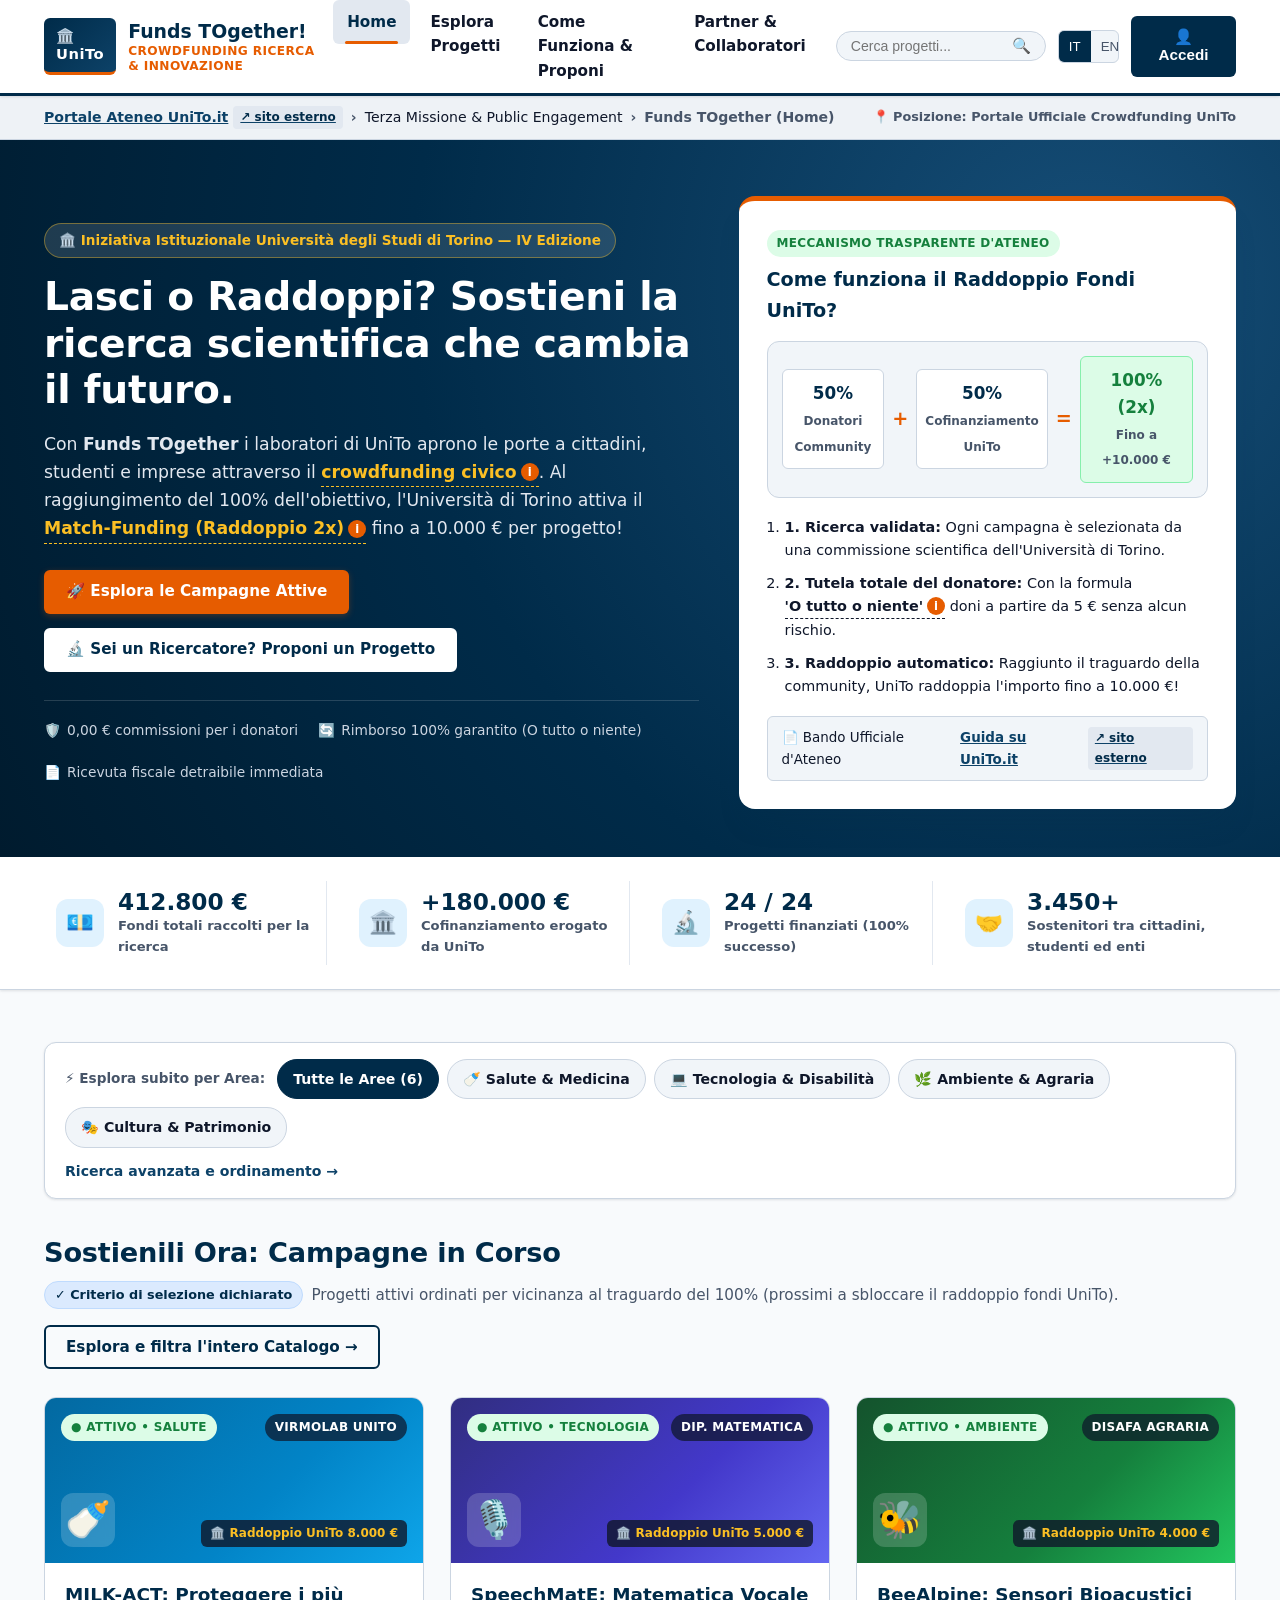
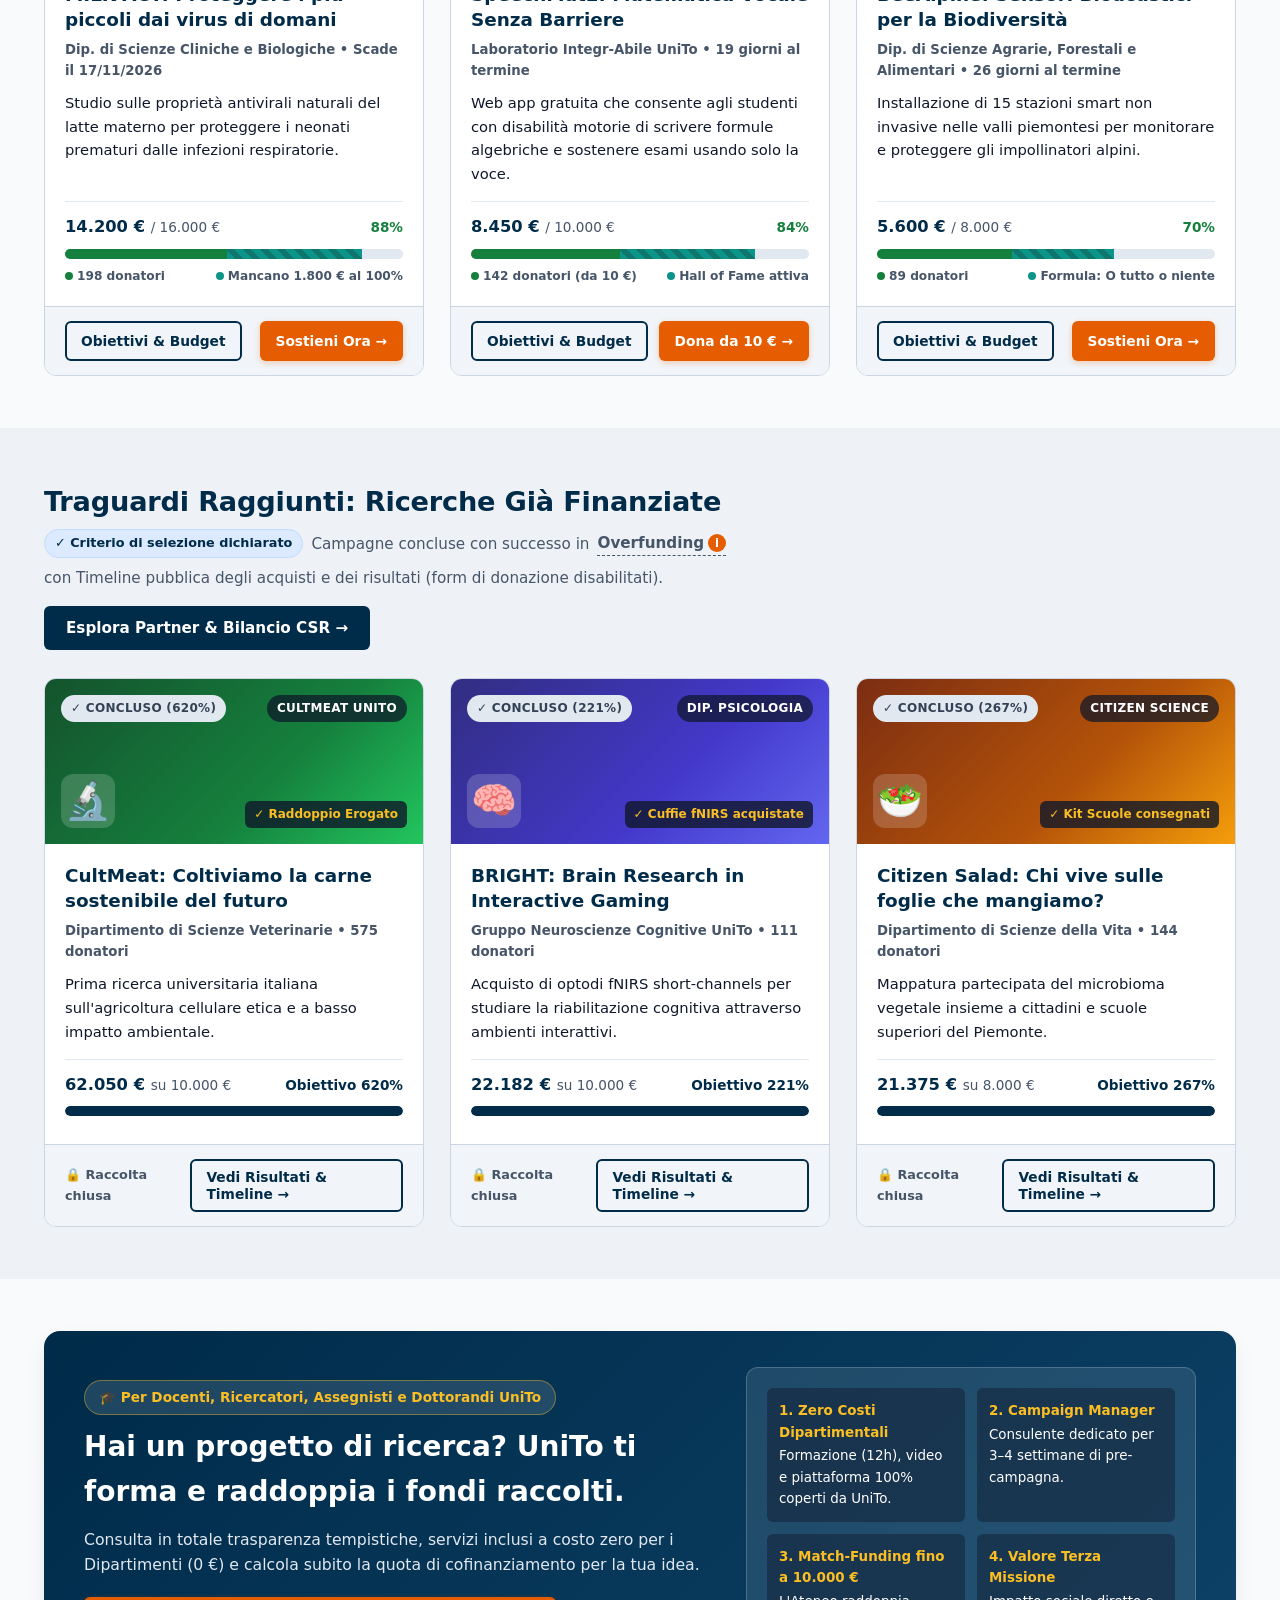
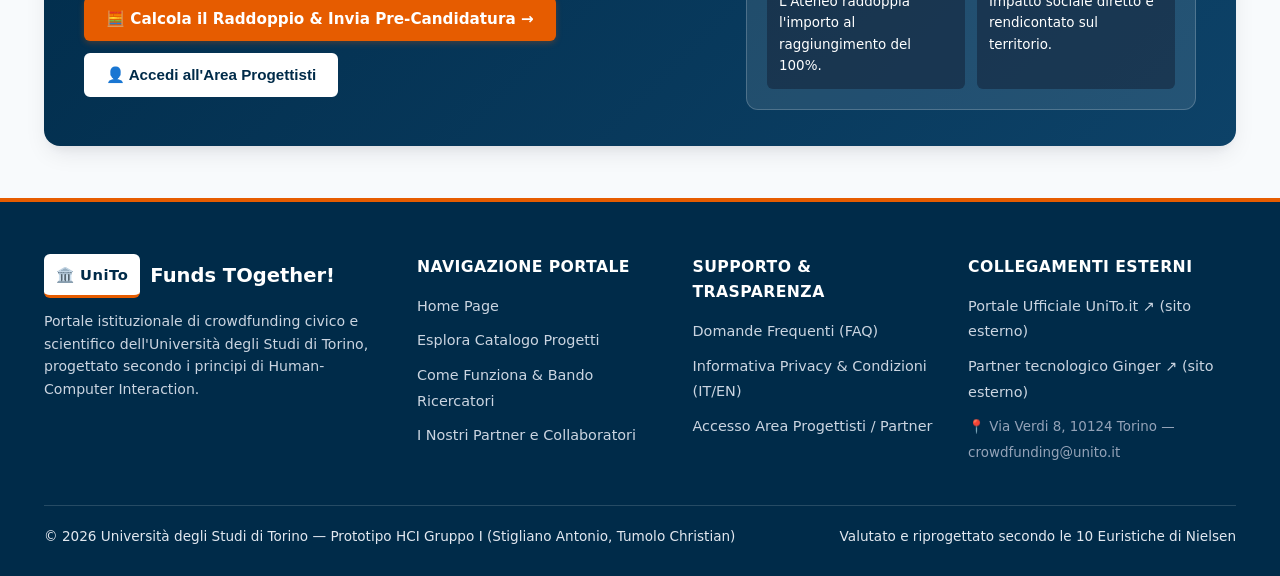
==== index.html @ 8596ec17 "Add files via upload" ====
<!DOCTYPE html>
<html lang="it">
<head>
  <meta charset="UTF-8">
  <meta name="viewport" content="width=device-width, initial-scale=1.0">
  <title>UniTo Crowd — Funds TOgether | Portale Ufficiale Crowdfunding Università di Torino</title>
  <link rel="stylesheet" href="style.css">
</head>
<body>

  <!-- Skip-link per accessibilità da tastiera (WCAG 2.1) -->
  <a href="#main-content" class="skip-link" data-it="Salta al contenuto principale" data-en="Skip to main content">Salta al contenuto principale</a>

  <!-- 1. HEADER UNIFICATO E STICKY (Risolve H4 Login sparsi, H7 Header che scompare, H8 Doppia barra) -->
  <header class="site-header">
    <div class="container header-inner">
      <a href="index.html" class="brand-logo" aria-label="UniTo Crowd Funds TOgether - Torna alla Home">
        <span class="brand-badge">🏛️ UniTo</span>
        <div>
          Funds TOgether!
          <span class="brand-sub" data-it="Crowdfunding Ricerca & Innovazione" data-en="Research & Innovation Crowdfunding">Crowdfunding Ricerca & Innovazione</span>
        </div>
      </a>

      <nav class="main-nav" aria-label="Menu Principale">
        <ul>
          <li><a href="index.html" class="active" data-it="Home" data-en="Home">Home</a></li>
          <li><a href="catalogo.html" data-it="Esplora Progetti" data-en="Explore Projects">Esplora Progetti</a></li>
          <li><a href="proponi.html" data-it="Come Funziona & Proponi" data-en="How It Works & Apply">Come Funziona & Proponi</a></li>
          <li><a href="partner.html" data-it="Partner & Collaboratori" data-en="Partners & Network">Partner & Collaboratori</a></li>
        </ul>
      </nav>

      <div class="header-actions">
        <form id="header-search-form" class="header-search" role="search">
          <input type="search" id="header-search-input"
                 placeholder="Cerca progetti..."
                 data-placeholder-it="Cerca progetti..."
                 data-placeholder-en="Search projects..."
                 aria-label="Cerca progetti nel portale">
          <button type="submit" aria-label="Avvia ricerca">🔍</button>
        </form>

        <!-- Selettore Lingua Globale IT | EN (Risolve H2 Pag. 15-16 e H8 Pag. 43) -->
        <div class="lang-switch" role="group" aria-label="Selettore lingua IT / EN">
          <button type="button" class="lang-btn active" data-lang="it">IT</button>
          <button type="button" class="lang-btn" data-lang="en">EN</button>
        </div>

        <!-- Bottone Unico di Login centralizzato (Risolve H4 Pag. 26-27) -->
        <button type="button" class="btn btn-secondary" data-open-login
                data-it="👤 Accedi" data-en="👤 Sign In">👤 Accedi</button>
      </div>
    </div>
  </header>

  <!-- 2. BREADCRUMBS VISIBILI FIN DALLA LANDING (Risolve H1 Pag. 8-9 e H4 Pag. 31-32) -->
  <nav class="breadcrumbs-bar" aria-label="Percorso di navigazione">
    <div class="container breadcrumbs-inner">
      <ol class="breadcrumbs-list">
        <li>
          <a href="https://www.unito.it" target="_blank" rel="noopener" class="ext-link">
            <span data-it="Portale Ateneo UniTo.it" data-en="UniTo.it Main Portal">Portale Ateneo UniTo.it</span>
            <span class="ext-badge" data-it="↗ sito esterno" data-en="↗ external site">↗ sito esterno</span>
          </a>
        </li>
        <li><span data-it="Terza Missione & Public Engagement" data-en="Third Mission & Public Engagement">Terza Missione & Public Engagement</span></li>
        <li class="current" aria-current="page" data-it="Funds TOgether (Home)" data-en="Funds TOgether (Home)">Funds TOgether (Home)</li>
      </ol>
      <span style="font-size:0.8rem; color:var(--text-muted); font-weight:600;"
            data-it="📍 Posizione: Portale Ufficiale Crowdfunding UniTo"
            data-en="📍 Location: Official UniTo Crowdfunding Portal">
        📍 Posizione: Portale Ufficiale Crowdfunding UniTo
      </span>
    </div>
  </nav>

  <main id="main-content">

    <!-- 3. HERO SECTION CON DIAGRAMMA VISUALE MATCH-FUNDING E TOOLTIP (Risolve H1 e H2) -->
    <section class="hero">
      <div class="container hero-grid">
        <div>
          <span class="hero-tag"
                data-it="🏛️ Iniziativa Istituzionale Università degli Studi di Torino — IV Edizione"
                data-en="🏛️ Official University of Turin Initiative — 4th Edition">
            🏛️ Iniziativa Istituzionale Università degli Studi di Torino — IV Edizione
          </span>
          <h1 data-it="Lasci o Raddoppi? Sostieni la ricerca scientifica che cambia il futuro."
              data-en="Double Your Impact: Support Scientific Research Shaping the Future.">
            Lasci o Raddoppi? Sostieni la ricerca scientifica che cambia il futuro.
          </h1>
          <p>
            <span data-it="Con " data-en="With ">Con </span>
            <strong>Funds TOgether</strong>
            <span data-it=" i laboratori di UniTo aprono le porte a cittadini, studenti e imprese attraverso il "
                  data-en=" UniTo laboratories open their doors to citizens, students, and companies through ">
              i laboratori di UniTo aprono le porte a cittadini, studenti e imprese attraverso il
            </span>
            <span class="term-tooltip" tabindex="0" style="color:var(--accent-gold);"
                  data-tooltip="Crowdfunding civico: raccolta fondi online trasparente in cui tante persone sostengono insieme un progetto scientifico verificato dall'Università.">
              <span data-it="crowdfunding civico" data-en="civic crowdfunding">crowdfunding civico</span>
              <i class="info-badge">i</i>
            </span>.
            <span data-it="Al raggiungimento del 100% dell'obiettivo, l'Università di Torino attiva il "
                  data-en="Upon reaching 100% of the goal, the University of Turin activates ">
              Al raggiungimento del 100% dell'obiettivo, l'Università di Torino attiva il
            </span>
            <span class="term-tooltip" tabindex="0" style="color:var(--accent-gold);"
                  data-tooltip="Match-Funding (Cofinanziamento): l'Università di Torino raddoppia i fondi donati dalla comunità fino a un tetto massimo di 10.000 € per progetto!">
              <span data-it="Match-Funding (Raddoppio 2x)" data-en="Match-Funding (2x Doubling)">Match-Funding (Raddoppio 2x)</span>
              <i class="info-badge">i</i>
            </span>
            <span data-it=" fino a 10.000 € per progetto!" data-en=" up to €10,000 per project!"> fino a 10.000 € per progetto!</span>
          </p>

          <div class="hero-cta-group">
            <a href="catalogo.html" class="btn btn-primary"
               data-it="🚀 Esplora le Campagne Attive" data-en="🚀 Explore Active Campaigns">
              🚀 Esplora le Campagne Attive
            </a>
            <a href="proponi.html" class="btn btn-light"
               data-it="🔬 Sei un Ricercatore? Proponi un Progetto" data-en="🔬 Researcher? Submit a Proposal">
              🔬 Sei un Ricercatore? Proponi un Progetto
            </a>
          </div>

          <div class="hero-trust-strip">
            <div class="hero-trust-item">
              <span>🛡️</span>
              <span data-it="0,00 € commissioni per i donatori" data-en="€0.00 platform fees for backers">0,00 € commissioni per i donatori</span>
            </div>
            <div class="hero-trust-item">
              <span>🔄</span>
              <span data-it="Rimborso 100% garantito (O tutto o niente)" data-en="100% refund guarantee (All-or-nothing)">Rimborso 100% garantito (O tutto o niente)</span>
            </div>
            <div class="hero-trust-item">
              <span>📄</span>
              <span data-it="Ricevuta fiscale detraibile immediata" data-en="Instant tax-deductible receipt">Ricevuta fiscale detraibile immediata</span>
            </div>
          </div>
        </div>

        <!-- Card Destra: Equazione Visuale del Raddoppio UniTo (Persona 1 Lorenzo & Persona 2 Elena) -->
        <aside class="hero-card" aria-label="Meccanismo di funzionamento del Raddoppio UniTo">
          <span class="badge badge-active" style="margin-bottom:8px;"
                data-it="Meccanismo Trasparente d'Ateneo" data-en="Transparent University Mechanism">
            Meccanismo Trasparente d'Ateneo
          </span>
          <h2 data-it="Come funziona il Raddoppio Fondi UniTo?" data-en="How does UniTo 2x Match-Funding work?">
            Come funziona il Raddoppio Fondi UniTo?
          </h2>

          <div class="match-formula-visual" role="img" aria-label="1 Euro dalla Community più 1 Euro da UniTo uguale 2 Euro per la Ricerca">
            <div class="formula-step">
              <strong>50%</strong>
              <span data-it="Donatori Community" data-en="Community Backers">Donatori Community</span>
            </div>
            <div class="formula-operator">+</div>
            <div class="formula-step">
              <strong>50%</strong>
              <span data-it="Cofinanziamento UniTo" data-en="UniTo Match-Fund">Cofinanziamento UniTo</span>
            </div>
            <div class="formula-operator">=</div>
            <div class="formula-step highlight">
              <strong>100% (2x)</strong>
              <span data-it="Fino a +10.000 €" data-en="Up to +€10,000">Fino a +10.000 €</span>
            </div>
          </div>

          <ol style="padding-left:18px; font-size:0.9rem; display:flex; flex-direction:column; gap:10px; margin-bottom:18px;">
            <li>
              <strong data-it="1. Ricerca validata:" data-en="1. Validated research:">1. Ricerca validata:</strong>
              <span data-it=" Ogni campagna è selezionata da una commissione scientifica dell'Università di Torino."
                    data-en=" Every campaign is selected by a scientific committee of the University of Turin.">
                Ogni campagna è selezionata da una commissione scientifica dell'Università di Torino.
              </span>
            </li>
            <li>
              <strong data-it="2. Tutela totale del donatore:" data-en="2. Full backer protection:">2. Tutela totale del donatore:</strong>
              <span data-it=" Con la formula " data-en=" Under the "> Con la formula </span>
              <span class="term-tooltip" tabindex="0"
                    data-tooltip="Regola 'O tutto o niente': se la campagna non raggiunge l'obiettivo minimo entro la scadenza, nessun importo viene trattenuto e ricevi il rimborso automatico.">
                <span data-it="'O tutto o niente'" data-en="'All-or-Nothing'">'O tutto o niente'</span>
                <i class="info-badge">i</i>
              </span>
              <span data-it=" doni a partire da 5 € senza alcun rischio." data-en=" rule, you can donate from €5 risk-free."> doni a partire da 5 € senza alcun rischio.</span>
            </li>
            <li>
              <strong data-it="3. Raddoppio automatico:" data-en="3. Automatic doubling:">3. Raddoppio automatico:</strong>
              <span data-it=" Raggiunto il traguardo della community, UniTo raddoppia l'importo fino a 10.000 €!"
                    data-en=" Once the community goal is met, UniTo doubles the funds up to €10,000!">
                Raggiunto il traguardo della community, UniTo raddoppia l'importo fino a 10.000 €!
              </span>
            </li>
          </ol>

          <!-- Link esterno segnalato esplicitamente (Risolve H1 Pag. 7 Assignment 1) -->
          <div style="background:var(--bg-subtle); padding:10px 14px; border-radius:var(--radius-sm); font-size:0.84rem; display:flex; justify-content:space-between; align-items:center; border:1px solid var(--border-color);">
            <span data-it="📄 Bando Ufficiale d'Ateneo" data-en="📄 Official University Call">📄 Bando Ufficiale d'Ateneo</span>
            <a href="https://www.unito.it" target="_blank" rel="noopener" class="ext-link">
              <span data-it="Guida su UniTo.it" data-en="Guide on UniTo.it">Guida su UniTo.it</span>
              <span class="ext-badge" data-it="↗ sito esterno" data-en="↗ external site">↗ sito esterno</span>
            </a>
          </div>
        </aside>
      </div>
    </section>

    <!-- 4. STRISCIA KPI D'IMPATTO CERTIFICATO (Rassicurazione per Elena e Dati ESG per Marc) -->
    <section class="impact-kpi-bar" aria-label="Numeri e impatto di Funds TOgether">
      <div class="container kpi-grid">
        <div class="kpi-item">
          <div class="kpi-icon">💶</div>
          <div>
            <div class="kpi-value">412.800 €</div>
            <div class="kpi-label" data-it="Fondi totali raccolti per la ricerca" data-en="Total funds raised for research">Fondi totali raccolti per la ricerca</div>
          </div>
        </div>
        <div class="kpi-item">
          <div class="kpi-icon">🏛️</div>
          <div>
            <div class="kpi-value">+180.000 €</div>
            <div class="kpi-label" data-it="Cofinanziamento erogato da UniTo" data-en="Match-funding granted by UniTo">Cofinanziamento erogato da UniTo</div>
          </div>
        </div>
        <div class="kpi-item">
          <div class="kpi-icon">🔬</div>
          <div>
            <div class="kpi-value">24 / 24</div>
            <div class="kpi-label" data-it="Progetti finanziati (100% successo)" data-en="Funded projects (100% success rate)">Progetti finanziati (100% successo)</div>
          </div>
        </div>
        <div class="kpi-item">
          <div class="kpi-icon">🤝</div>
          <div>
            <div class="kpi-value">3.450+</div>
            <div class="kpi-label" data-it="Sostenitori tra cittadini, studenti ed enti" data-en="Backers among citizens, students & partners">Sostenitori tra cittadini, studenti ed enti</div>
          </div>
        </div>
      </div>
    </section>

    <!-- 5. SEZIONE 1: CAMPAGNE ATTIVE CON ACCELERATORI E CRITERIO DICHIARATO (Risolve H1 e H7) -->
    <section class="section">
      <div class="container">

        <!-- Barra Acceleratori Dipartimentali (Legge di Hick & Euristica 7: scorciatoie immediate) -->
        <div class="quick-categories-bar" aria-label="Esplora rapidamente per area di ricerca">
          <div class="filter-pills">
            <span class="filter-label" data-it="⚡ Esplora subito per Area:" data-en="⚡ Quick filter by Area:">⚡ Esplora subito per Area:</span>
            <a href="catalogo.html" onclick="sessionStorage.setItem('unito_cat_filter','all');" class="pill-btn active"
               data-it="Tutte le Aree (6)" data-en="All Areas (6)">Tutte le Aree (6)</a>
            <a href="catalogo.html" onclick="sessionStorage.setItem('unito_cat_filter','salute');" class="pill-btn"
               data-it="🍼 Salute & Medicina" data-en="🍼 Health & Medicine">🍼 Salute & Medicina</a>
            <a href="catalogo.html" onclick="sessionStorage.setItem('unito_cat_filter','tecnologia');" class="pill-btn"
               data-it="💻 Tecnologia & Disabilità" data-en="💻 Tech & Accessibility">💻 Tecnologia & Disabilità</a>
            <a href="catalogo.html" onclick="sessionStorage.setItem('unito_cat_filter','ambiente');" class="pill-btn"
               data-it="🌿 Ambiente & Agraria" data-en="🌿 Environment & Agriculture">🌿 Ambiente & Agraria</a>
            <a href="catalogo.html" onclick="sessionStorage.setItem('unito_cat_filter','cultura');" class="pill-btn"
               data-it="🎭 Cultura & Patrimonio" data-en="🎭 Culture & Heritage">🎭 Cultura & Patrimonio</a>
          </div>
          <a href="catalogo.html" style="font-size:0.88rem; font-weight:700;"
             data-it="Ricerca avanzata e ordinamento →" data-en="Advanced search & sorting →">
            Ricerca avanzata e ordinamento →
          </a>
        </div>

        <div class="section-header">
          <div>
            <h2 class="section-title" data-it="Sostienili Ora: Campagne in Corso" data-en="Support Now: Active Campaigns">
              Sostienili Ora: Campagne in Corso
            </h2>
            <!-- Sottotitolo che dichiara il criterio di selezione della lista (Risolve H1 Pag. 6 Assignment 1) -->
            <p class="section-criteria">
              <span class="criteria-pill" data-it="✓ Criterio di selezione dichiarato" data-en="✓ Declared selection criterion">
                ✓ Criterio di selezione dichiarato
              </span>
              <span data-it="Progetti attivi ordinati per vicinanza al traguardo del 100% (prossimi a sbloccare il raddoppio fondi UniTo)."
                    data-en="Active projects sorted by proximity to the 100% goal (closest to unlocking the UniTo 2x match-funding).">
                Progetti attivi ordinati per vicinanza al traguardo del 100% (prossimi a sbloccare il raddoppio fondi UniTo).
              </span>
            </p>
          </div>
          <a href="catalogo.html" class="btn btn-outline"
             data-it="Esplora e filtra l'intero Catalogo →" data-en="Explore & filter full Catalog →">
            Esplora e filtra l'intero Catalogo →
          </a>
        </div>

        <div class="projects-grid">
          <!-- CARD 1: MILK-ACT (Target: Persona 2 Elena) -->
          <article class="project-card">
            <div class="card-visual visual-med">
              <div class="card-badges">
                <span class="badge badge-active" data-it="● Attivo • Salute" data-en="● Active • Health">● Attivo • Salute</span>
                <span class="badge badge-dept">VIRMOLAB UniTo</span>
              </div>
              <div class="card-visual-bottom">
                <div class="card-visual-icon" aria-hidden="true">🍼</div>
                <span class="card-match-tag" data-it="🏛️ Raddoppio UniTo 8.000 €" data-en="🏛️ UniTo Match €8,000">🏛️ Raddoppio UniTo 8.000 €</span>
              </div>
            </div>
            <div class="card-body">
              <h3 class="card-title">
                <a href="progetto.html?proj=milk-act"
                   data-it="MILK-ACT: Proteggere i più piccoli dai virus di domani"
                   data-en="MILK-ACT: Protecting Newborns from Tomorrow's Viruses">
                  MILK-ACT: Proteggere i più piccoli dai virus di domani
                </a>
              </h3>
              <p class="card-author"
                 data-it="Dip. di Scienze Cliniche e Biologiche • Scade il 17/11/2026"
                 data-en="Dept. of Clinical and Biological Sciences • Ends 17/11/2026">
                Dip. di Scienze Cliniche e Biologiche • Scade il 17/11/2026
              </p>
              <p class="card-desc"
                 data-it="Studio sulle proprietà antivirali naturali del latte materno per proteggere i neonati prematuri dalle infezioni respiratorie."
                 data-en="Research on the natural antiviral properties of human breast milk to protect premature infants from viral infections.">
                Studio sulle proprietà antivirali naturali del latte materno per proteggere i neonati prematuri dalle infezioni respiratorie.
              </p>
              <div class="progress-box">
                <div class="progress-stats">
                  <span class="stat-raised">14.200 € <small style="font-weight:500; color:var(--text-muted);">/ 16.000 €</small></span>
                  <strong style="color:var(--success-green);">88%</strong>
                </div>
                <div class="progress-bar-bg" title="48% Donatori Community + 40% Quota Match-Funding UniTo">
                  <div class="progress-bar-fill" style="width:48%;"></div>
                  <div class="progress-bar-match" style="width:40%;"></div>
                </div>
                <div class="progress-legend">
                  <span><i class="dot dot-comm"></i><span data-it="198 donatori" data-en="198 backers">198 donatori</span></span>
                  <span><i class="dot dot-match"></i><span data-it="Mancano 1.800 € al 100%" data-en="€1,800 left to 100%">Mancano 1.800 € al 100%</span></span>
                </div>
              </div>
            </div>
            <div class="card-footer">
              <a href="progetto.html?proj=milk-act" class="btn btn-outline"
                 data-it="Obiettivi & Budget" data-en="Goals & Budget">Obiettivi & Budget</a>
              <a href="checkout.html?amount=50" class="btn btn-primary"
                 data-it="Sostieni Ora →" data-en="Support Now →">Sostieni Ora →</a>
            </div>
          </article>

          <!-- CARD 2: SpeechMatE (Target: Persona 1 Lorenzo) -->
          <article class="project-card">
            <div class="card-visual visual-tech">
              <div class="card-badges">
                <span class="badge badge-active" data-it="● Attivo • Tecnologia" data-en="● Active • Tech">● Attivo • Tecnologia</span>
                <span class="badge badge-dept">Dip. Matematica</span>
              </div>
              <div class="card-visual-bottom">
                <div class="card-visual-icon" aria-hidden="true">🎙️</div>
                <span class="card-match-tag" data-it="🏛️ Raddoppio UniTo 5.000 €" data-en="🏛️ UniTo Match €5,000">🏛️ Raddoppio UniTo 5.000 €</span>
              </div>
            </div>
            <div class="card-body">
              <h3 class="card-title">
                <a href="progetto.html?proj=speechmate"
                   data-it="SpeechMatE: Matematica Vocale Senza Barriere"
                   data-en="SpeechMatE: Voice-Driven Mathematics Without Barriers">
                  SpeechMatE: Matematica Vocale Senza Barriere
                </a>
              </h3>
              <p class="card-author"
                 data-it="Laboratorio Integr-Abile UniTo • 19 giorni al termine"
                 data-en="Integr-Abile Lab UniTo • 19 days left">
                Laboratorio Integr-Abile UniTo • 19 giorni al termine
              </p>
              <p class="card-desc"
                 data-it="Web app gratuita che consente agli studenti con disabilità motorie di scrivere formule algebriche e sostenere esami usando solo la voce."
                 data-en="Free web app enabling students with severe motor disabilities to write math formulas and take exams using only their voice.">
                Web app gratuita che consente agli studenti con disabilità motorie di scrivere formule algebriche e sostenere esami usando solo la voce.
              </p>
              <div class="progress-box">
                <div class="progress-stats">
                  <span class="stat-raised">8.450 € <small style="font-weight:500; color:var(--text-muted);">/ 10.000 €</small></span>
                  <strong style="color:var(--success-green);">84%</strong>
                </div>
                <div class="progress-bar-bg">
                  <div class="progress-bar-fill" style="width:44%;"></div>
                  <div class="progress-bar-match" style="width:40%;"></div>
                </div>
                <div class="progress-legend">
                  <span><i class="dot dot-comm"></i><span data-it="142 donatori (da 10 €)" data-en="142 backers (from €10)">142 donatori (da 10 €)</span></span>
                  <span><i class="dot dot-match"></i><span data-it="Hall of Fame attiva" data-en="Hall of Fame active">Hall of Fame attiva</span></span>
                </div>
              </div>
            </div>
            <div class="card-footer">
              <a href="progetto.html?proj=speechmate" class="btn btn-outline"
                 data-it="Obiettivi & Budget" data-en="Goals & Budget">Obiettivi & Budget</a>
              <a href="checkout.html?amount=10" class="btn btn-primary"
                 data-it="Dona da 10 € →" data-en="Donate from €10 →">Dona da 10 € →</a>
            </div>
          </article>

          <!-- CARD 3: BeeAlpine (Target: Persona 3 Chiara) -->
          <article class="project-card">
            <div class="card-visual visual-env">
              <div class="card-badges">
                <span class="badge badge-active" data-it="● Attivo • Ambiente" data-en="● Active • Environment">● Attivo • Ambiente</span>
                <span class="badge badge-dept">DISAFA Agraria</span>
              </div>
              <div class="card-visual-bottom">
                <div class="card-visual-icon" aria-hidden="true">🐝</div>
                <span class="card-match-tag" data-it="🏛️ Raddoppio UniTo 4.000 €" data-en="🏛️ UniTo Match €4,000">🏛️ Raddoppio UniTo 4.000 €</span>
              </div>
            </div>
            <div class="card-body">
              <h3 class="card-title">
                <a href="progetto.html?proj=milk-act"
                   data-it="BeeAlpine: Sensori Bioacustici per la Biodiversità"
                   data-en="BeeAlpine: Bioacoustic Sensors for Alpine Biodiversity">
                  BeeAlpine: Sensori Bioacustici per la Biodiversità
                </a>
              </h3>
              <p class="card-author"
                 data-it="Dip. di Scienze Agrarie, Forestali e Alimentari • 26 giorni al termine"
                 data-en="Dept. of Agricultural, Forest and Food Sciences • 26 days left">
                Dip. di Scienze Agrarie, Forestali e Alimentari • 26 giorni al termine
              </p>
              <p class="card-desc"
                 data-it="Installazione di 15 stazioni smart non invasive nelle valli piemontesi per monitorare e proteggere gli impollinatori alpini."
                 data-en="Deployment of 15 non-invasive smart stations across Piedmont valleys to monitor and protect wild alpine pollinators.">
                Installazione di 15 stazioni smart non invasive nelle valli piemontesi per monitorare e proteggere gli impollinatori alpini.
              </p>
              <div class="progress-box">
                <div class="progress-stats">
                  <span class="stat-raised">5.600 € <small style="font-weight:500; color:var(--text-muted);">/ 8.000 €</small></span>
                  <strong style="color:var(--success-green);">70%</strong>
                </div>
                <div class="progress-bar-bg">
                  <div class="progress-bar-fill" style="width:40%;"></div>
                  <div class="progress-bar-match" style="width:30%;"></div>
                </div>
                <div class="progress-legend">
                  <span><i class="dot dot-comm"></i><span data-it="89 donatori" data-en="89 backers">89 donatori</span></span>
                  <span><i class="dot dot-match"></i><span data-it="Formula: O tutto o niente" data-en="Rule: All-or-nothing">Formula: O tutto o niente</span></span>
                </div>
              </div>
            </div>
            <div class="card-footer">
              <a href="progetto.html?proj=milk-act" class="btn btn-outline"
                 data-it="Obiettivi & Budget" data-en="Goals & Budget">Obiettivi & Budget</a>
              <a href="checkout.html?amount=25" class="btn btn-primary"
                 data-it="Sostieni Ora →" data-en="Support Now →">Sostieni Ora →</a>
            </div>
          </article>
        </div>
      </div>
    </section>

    <!-- 6. SEZIONE 2: TRAGUARDI RAGGIUNTI E IMPATTO RENDICONTATO (Per Persona 4 Marc & Persona 3 Chiara) -->
    <section class="section section-alt">
      <div class="container">
        <div class="section-header">
          <div>
            <h2 class="section-title" data-it="Traguardi Raggiunti: Ricerche Già Finanziate" data-en="Achieved Milestones: Funded Research">
              Traguardi Raggiunti: Ricerche Già Finanziate
            </h2>
            <p class="section-criteria">
              <span class="criteria-pill" data-it="✓ Criterio di selezione dichiarato" data-en="✓ Declared selection criterion">
                ✓ Criterio di selezione dichiarato
              </span>
              <span data-it="Campagne concluse con successo in " data-en="Successfully completed campaigns in ">Campagne concluse con successo in </span>
              <span class="term-tooltip" tabindex="0"
                    data-tooltip="Overfunding: raccolta fondi che supera il 100% dell'obiettivo iniziale, permettendo ai ricercatori di finanziare estensioni dello studio (stretch goals).">
                Overfunding <i class="info-badge">i</i>
              </span>
              <span data-it=" con Timeline pubblica degli acquisti e dei risultati (form di donazione disabilitati)."
                    data-en=" with public Timeline of lab purchases and results (donation forms safely disabled).">
                con Timeline pubblica degli acquisti e dei risultati (form di donazione disabilitati).
              </span>
            </p>
          </div>
          <a href="partner.html" class="btn btn-secondary"
             data-it="Esplora Partner & Bilancio CSR →" data-en="Explore Partners & CSR Impact →">
            Esplora Partner & Bilancio CSR →
          </a>
        </div>

        <div class="projects-grid">
          <!-- CARD CONCLUSA 1: CultMeat -->
          <article class="project-card">
            <div class="card-visual visual-env">
              <div class="card-badges">
                <span class="badge badge-closed" data-it="✓ Concluso (620%)" data-en="✓ Completed (620%)">✓ Concluso (620%)</span>
                <span class="badge badge-dept">CultMeat UniTo</span>
              </div>
              <div class="card-visual-bottom">
                <div class="card-visual-icon" aria-hidden="true">🔬</div>
                <span class="card-match-tag" data-it="✓ Raddoppio Erogato" data-en="✓ Match Disbursed">✓ Raddoppio Erogato</span>
              </div>
            </div>
            <div class="card-body">
              <h3 class="card-title"><a href="progetto.html?proj=bright">CultMeat: Coltiviamo la carne sostenibile del futuro</a></h3>
              <p class="card-author">Dipartimento di Scienze Veterinarie • 575 donatori</p>
              <p class="card-desc">Prima ricerca universitaria italiana sull'agricoltura cellulare etica e a basso impatto ambientale.</p>
              <div class="progress-box">
                <div class="progress-stats">
                  <span class="stat-raised">62.050 € <small style="font-weight:500; color:var(--text-muted);">su 10.000 €</small></span>
                  <strong style="color:var(--unito-navy);">Obiettivo 620%</strong>
                </div>
                <div class="progress-bar-bg"><div class="progress-bar-fill closed" style="width:100%;"></div></div>
              </div>
            </div>
            <div class="card-footer">
              <span style="font-size:0.8rem; color:var(--text-muted); font-weight:700;"
                    data-it="🔒 Raccolta chiusa" data-en="🔒 Funding closed">🔒 Raccolta chiusa</span>
              <a href="progetto.html?proj=bright" class="btn btn-outline"
                 data-it="Vedi Risultati & Timeline →" data-en="View Results & Timeline →">Vedi Risultati & Timeline →</a>
            </div>
          </article>

          <!-- CARD CONCLUSA 2: BRIGHT (Target Persona 4 Marc Dubois) -->
          <article class="project-card">
            <div class="card-visual visual-tech">
              <div class="card-badges">
                <span class="badge badge-closed" data-it="✓ Concluso (221%)" data-en="✓ Completed (221%)">✓ Concluso (221%)</span>
                <span class="badge badge-dept">Dip. Psicologia</span>
              </div>
              <div class="card-visual-bottom">
                <div class="card-visual-icon" aria-hidden="true">🧠</div>
                <span class="card-match-tag" data-it="✓ Cuffie fNIRS acquistate" data-en="✓ fNIRS Headsets purchased">✓ Cuffie fNIRS acquistate</span>
              </div>
            </div>
            <div class="card-body">
              <h3 class="card-title"><a href="progetto.html?proj=bright">BRIGHT: Brain Research in Interactive Gaming</a></h3>
              <p class="card-author">Gruppo Neuroscienze Cognitive UniTo • 111 donatori</p>
              <p class="card-desc">Acquisto di optodi fNIRS short-channels per studiare la riabilitazione cognitiva attraverso ambienti interattivi.</p>
              <div class="progress-box">
                <div class="progress-stats">
                  <span class="stat-raised">22.182 € <small style="font-weight:500; color:var(--text-muted);">su 10.000 €</small></span>
                  <strong style="color:var(--unito-navy);">Obiettivo 221%</strong>
                </div>
                <div class="progress-bar-bg"><div class="progress-bar-fill closed" style="width:100%;"></div></div>
              </div>
            </div>
            <div class="card-footer">
              <span style="font-size:0.8rem; color:var(--text-muted); font-weight:700;"
                    data-it="🔒 Raccolta chiusa" data-en="🔒 Funding closed">🔒 Raccolta chiusa</span>
              <a href="progetto.html?proj=bright" class="btn btn-outline"
                 data-it="Vedi Risultati & Timeline →" data-en="View Results & Timeline →">Vedi Risultati & Timeline →</a>
            </div>
          </article>

          <!-- CARD CONCLUSA 3: Citizen Salad -->
          <article class="project-card">
            <div class="card-visual visual-cult">
              <div class="card-badges">
                <span class="badge badge-closed" data-it="✓ Concluso (267%)" data-en="✓ Completed (267%)">✓ Concluso (267%)</span>
                <span class="badge badge-dept">Citizen Science</span>
              </div>
              <div class="card-visual-bottom">
                <div class="card-visual-icon" aria-hidden="true">🥗</div>
                <span class="card-match-tag" data-it="✓ Kit Scuole consegnati" data-en="✓ School Kits delivered">✓ Kit Scuole consegnati</span>
              </div>
            </div>
            <div class="card-body">
              <h3 class="card-title"><a href="progetto.html?proj=bright">Citizen Salad: Chi vive sulle foglie che mangiamo?</a></h3>
              <p class="card-author">Dipartimento di Scienze della Vita • 144 donatori</p>
              <p class="card-desc">Mappatura partecipata del microbioma vegetale insieme a cittadini e scuole superiori del Piemonte.</p>
              <div class="progress-box">
                <div class="progress-stats">
                  <span class="stat-raised">21.375 € <small style="font-weight:500; color:var(--text-muted);">su 8.000 €</small></span>
                  <strong style="color:var(--unito-navy);">Obiettivo 267%</strong>
                </div>
                <div class="progress-bar-bg"><div class="progress-bar-fill closed" style="width:100%;"></div></div>
              </div>
            </div>
            <div class="card-footer">
              <span style="font-size:0.8rem; color:var(--text-muted); font-weight:700;"
                    data-it="🔒 Raccolta chiusa" data-en="🔒 Funding closed">🔒 Raccolta chiusa</span>
              <a href="progetto.html?proj=bright" class="btn btn-outline"
                 data-it="Vedi Risultati & Timeline →" data-en="View Results & Timeline →">Vedi Risultati & Timeline →</a>
            </div>
          </article>
        </div>
      </div>
    </section>

    <!-- 7. SEZIONE CALLOUT PER I RICERCATORI PROPONENTI (Target: Persona 3 Dott.ssa Chiara Ferrero) -->
    <section class="section">
      <div class="container">
        <div class="researcher-cta-banner">
          <div>
            <span class="hero-tag" style="margin-bottom:10px;"
                  data-it="🎓 Per Docenti, Ricercatori, Assegnisti e Dottorandi UniTo"
                  data-en="🎓 For UniTo Faculty, Researchers, Postdocs & PhD Students">
              🎓 Per Docenti, Ricercatori, Assegnisti e Dottorandi UniTo
            </span>
            <h2 style="font-size:1.75rem; margin-bottom:12px;"
                data-it="Hai un progetto di ricerca? UniTo ti forma e raddoppia i fondi raccolti."
                data-en="Have a research project? UniTo trains your team and doubles the funds raised.">
              Hai un progetto di ricerca? UniTo ti forma e raddoppia i fondi raccolti.
            </h2>
            <p style="color:#e2e8f0; font-size:0.98rem; margin-bottom:20px;"
               data-it="Consulta in totale trasparenza tempistiche, servizi inclusi a costo zero per i Dipartimenti (0 €) e calcola subito la quota di cofinanziamento per la tua idea."
               data-en="Check timelines, zero-cost services included for Departments (€0), and calculate your match-funding share right away.">
              Consulta in totale trasparenza tempistiche, servizi inclusi a costo zero per i Dipartimenti (0 €) e calcola subito la quota di cofinanziamento per la tua idea.
            </p>
            <div style="display:flex; gap:12px; flex-wrap:wrap;">
              <a href="proponi.html" class="btn btn-primary"
                 data-it="🧮 Calcola il Raddoppio & Invia Pre-Candidatura →"
                 data-en="🧮 Calculate Match-Funding & Apply Now →">
                🧮 Calcola il Raddoppio & Invia Pre-Candidatura →
              </a>
              <button type="button" class="btn btn-light" data-open-login
                      data-it="👤 Accedi all'Area Progettisti" data-en="👤 Researcher Dashboard Login">
                👤 Accedi all'Area Progettisti
              </button>
            </div>
          </div>

          <div class="researcher-steps-mini">
            <div class="mini-step-box">
              <strong data-it="1. Zero Costi Dipartimentali" data-en="1. Zero Department Costs">1. Zero Costi Dipartimentali</strong>
              <span data-it="Formazione (12h), video e piattaforma 100% coperti da UniTo." data-en="Training (12h), video & platform 100% covered by UniTo.">Formazione (12h), video e piattaforma 100% coperti da UniTo.</span>
            </div>
            <div class="mini-step-box">
              <strong data-it="2. Campaign Manager" data-en="2. Campaign Manager">2. Campaign Manager</strong>
              <span data-it="Consulente dedicato per 3–4 settimane di pre-campagna." data-en="Dedicated consultant for 3–4 weeks of pre-campaign.">Consulente dedicato per 3–4 settimane di pre-campagna.</span>
            </div>
            <div class="mini-step-box">
              <strong data-it="3. Match-Funding fino a 10.000 €" data-en="3. Match-Funding up to €10,000">3. Match-Funding fino a 10.000 €</strong>
              <span data-it="L'Ateneo raddoppia l'importo al raggiungimento del 100%." data-en="The University doubles the amount once 100% is reached.">L'Ateneo raddoppia l'importo al raggiungimento del 100%.</span>
            </div>
            <div class="mini-step-box">
              <strong data-it="4. Valore Terza Missione" data-en="4. Public Engagement">4. Valore Terza Missione</strong>
              <span data-it="Impatto sociale diretto e rendicontato sul territorio." data-en="Direct and accountable social impact on the territory.">Impatto sociale diretto e rendicontato sul territorio.</span>
            </div>
          </div>
        </div>
      </div>
    </section>

  </main>

  <!-- 8. FOOTER ISTITUZIONALE CON LOGO NITIDO E LINK NEUTRI (Risolve H4 Pag. 31-32 e H8 Pag. 45-46) -->
  <footer class="site-footer">
    <div class="container">
      <div class="footer-grid">
        <div>
          <div class="footer-brand">
            <span class="brand-badge" style="background:#ffffff; color:var(--unito-navy);">🏛️ UniTo</span>
            <span>Funds TOgether!</span>
          </div>
          <p style="font-size:0.88rem; color:#cbd5e1; margin-bottom:12px;"
             data-it="Portale istituzionale di crowdfunding civico e scientifico dell'Università degli Studi di Torino, progettato secondo i principi di Human-Computer Interaction."
             data-en="Institutional civic and scientific crowdfunding portal of the University of Turin, designed according to Human-Computer Interaction principles.">
            Portale istituzionale di crowdfunding civico e scientifico dell'Università degli Studi di Torino, progettato secondo i principi di Human-Computer Interaction.
          </p>
        </div>

        <div class="footer-col">
          <h4 data-it="Navigazione Portale" data-en="Portal Navigation">Navigazione Portale</h4>
          <ul>
            <li><a href="index.html" data-it="Home Page" data-en="Home Page">Home Page</a></li>
            <li><a href="catalogo.html" data-it="Esplora Catalogo Progetti" data-en="Explore Projects Catalog">Esplora Catalogo Progetti</a></li>
            <li><a href="proponi.html" data-it="Come Funziona & Bando Ricercatori" data-en="How It Works & Researchers Call">Come Funziona & Bando Ricercatori</a></li>
            <li><a href="partner.html" data-it="I Nostri Partner e Collaboratori" data-en="Our Partners & Network">I Nostri Partner e Collaboratori</a></li>
          </ul>
        </div>

        <div class="footer-col">
          <h4 data-it="Supporto & Trasparenza" data-en="Support & Transparency">Supporto & Trasparenza</h4>
          <ul>
            <li><a href="proponi.html#faq-section" data-it="Domande Frequenti (FAQ)" data-en="Frequently Asked Questions (FAQ)">Domande Frequenti (FAQ)</a></li>
            <li><a href="#" data-open-privacy data-it="Informativa Privacy & Condizioni (IT/EN)" data-en="Privacy Policy & Terms of Use (IT/EN)">Informativa Privacy & Condizioni (IT/EN)</a></li>
            <li><a href="#" data-open-login data-it="Accesso Area Progettisti / Partner" data-en="Researcher / Partner Login">Accesso Area Progettisti / Partner</a></li>
          </ul>
        </div>

        <div class="footer-col">
          <h4 data-it="Collegamenti Esterni" data-en="External Links">Collegamenti Esterni</h4>
          <ul>
            <li><a href="https://www.unito.it" target="_blank" rel="noopener">Portale Ufficiale UniTo.it ↗ (sito esterno)</a></li>
            <li><a href="https://www.ideaginger.it" target="_blank" rel="noopener">Partner tecnologico Ginger ↗ (sito esterno)</a></li>
            <li><span style="font-size:0.84rem; color:#94a3b8;">📍 Via Verdi 8, 10124 Torino — crowdfunding@unito.it</span></li>
          </ul>
        </div>
      </div>

      <div class="footer-bottom">
        <span>© 2026 Università degli Studi di Torino — Prototipo HCI Gruppo I (Stigliano Antonio, Tumolo Christian)</span>
        <span data-it="Valutato e riprogettato secondo le 10 Euristiche di Nielsen" data-en="Evaluated and redesigned according to Nielsen's 10 Heuristics">Valutato e riprogettato secondo le 10 Euristiche di Nielsen</span>
      </div>
    </div>
  </footer>

  <script src="script.js"></script>
</body>
</html>
---- style.css ----
/* ==========================================================================
   UniTo Crowd — Funds TOgether | Foglio di Stile Principale (style.css — V2)
   Design System Istituzionale conforme alle 10 Euristiche di Nielsen e Principi HCI
   Autori: Gruppo I (Stigliano Antonio, Tumolo Christian) — UniTo Informatica
   ========================================================================== */

:root {
  /* Palette Istituzionale Università degli Studi di Torino + Funds TOgether */
  --unito-navy: #002b49;
  --unito-navy-dark: #001b2e;
  --unito-navy-light: #0d4268;
  --unito-blue-soft: #e0f2fe;
  --unito-red: #c62828;
  --accent-orange: #e65c00;
  --accent-orange-hover: #c24d00;
  --accent-gold: #fbbf24;
  --success-green: #15803d;
  --success-bg: #dcfce7;
  --match-teal: #0d9488;
  --warning-amber: #b45309;
  --warning-bg: #fef3c7;
  --error-red: #b91c1c;
  --error-bg: #fee2e2;

  /* Superfici e Tipografia */
  --bg-page: #f8fafc;
  --bg-card: #ffffff;
  --bg-subtle: #f1f5f9;
  --text-main: #0f172a;
  --text-muted: #475569;
  --border-color: #cbd5e1;

  /* Elevazione, Raggi e Focus (Accessibilità WCAG) */
  --focus-ring: 0 0 0 3px rgba(230, 92, 0, 0.4);
  --shadow-sm: 0 1px 3px rgba(15, 23, 42, 0.08), 0 1px 2px rgba(15, 23, 42, 0.04);
  --shadow-md: 0 10px 25px -5px rgba(15, 23, 42, 0.1), 0 8px 10px -6px rgba(15, 23, 42, 0.06);
  --shadow-lg: 0 20px 30px -10px rgba(0, 43, 73, 0.18);
  --radius-sm: 6px;
  --radius-md: 12px;
  --radius-lg: 16px;
  --max-width: 1240px;
}

* {
  box-sizing: border-box;
  margin: 0;
  padding: 0;
}

html {
  scroll-behavior: smooth;
}

body {
  font-family: 'Segoe UI', system-ui, -apple-system, BlinkMacSystemFont, Roboto, Helvetica, Arial, sans-serif;
  background-color: var(--bg-page);
  color: var(--text-main);
  line-height: 1.6;
  font-size: 16px;
  display: flex;
  flex-direction: column;
  min-height: 100vh;
  -webkit-font-smoothing: antialiased;
}

/* Skip Link per Accessibilità da Tastiera (WCAG 2.1) */
.skip-link {
  position: absolute;
  top: -100px;
  left: 16px;
  background-color: var(--accent-orange);
  color: #ffffff;
  font-weight: 700;
  padding: 10px 18px;
  border-radius: var(--radius-sm);
  z-index: 9999;
  transition: top 0.2s ease;
}

.skip-link:focus {
  top: 12px;
  outline: 3px solid var(--unito-navy);
}

a {
  color: var(--unito-navy-light);
  text-decoration: none;
  transition: color 0.2s ease, background-color 0.2s ease, border-color 0.2s ease;
}

a:hover {
  color: var(--accent-orange);
}

.container {
  max-width: var(--max-width);
  margin: 0 auto;
  padding: 0 24px;
  width: 100%;
}

/* ==========================================================================
   1. HEADER UNIFICATO STICKY (Risolve H4, H7, H8: una sola barra 100% opaca)
   ========================================================================== */
.site-header {
  position: sticky;
  top: 0;
  z-index: 1000;
  background-color: var(--bg-card);
  border-bottom: 3px solid var(--unito-navy);
  box-shadow: var(--shadow-sm);
}

.header-inner {
  display: flex;
  align-items: center;
  justify-content: space-between;
  min-height: 78px;
  gap: 16px;
}

.brand-logo {
  display: flex;
  align-items: center;
  gap: 12px;
  color: var(--unito-navy);
  font-weight: 800;
  font-size: 1.18rem;
  line-height: 1.2;
}

.brand-logo:hover {
  color: var(--unito-navy);
}

.brand-badge {
  background: linear-gradient(135deg, var(--unito-navy) 0%, var(--unito-navy-light) 100%);
  color: #ffffff;
  font-weight: 800;
  font-size: 0.92rem;
  padding: 9px 12px;
  border-radius: var(--radius-sm);
  letter-spacing: 0.5px;
  border-bottom: 3px solid var(--accent-orange);
  display: inline-flex;
  align-items: center;
  gap: 6px;
}

.brand-sub {
  display: block;
  font-size: 0.76rem;
  font-weight: 700;
  color: var(--accent-orange);
  text-transform: uppercase;
  letter-spacing: 0.4px;
  margin-top: 2px;
}

/* Menu Principale con Signifiers coerenti (Risolve H4 "menu arcobaleno") */
.main-nav ul {
  display: flex;
  list-style: none;
  gap: 6px;
}

.main-nav a {
  color: var(--text-main);
  font-weight: 600;
  font-size: 0.95rem;
  padding: 10px 14px;
  border-radius: var(--radius-sm);
  position: relative;
  display: inline-flex;
  align-items: center;
  min-height: 42px; /* Legge di Fitts */
}

.main-nav a:hover {
  background-color: var(--bg-subtle);
  color: var(--accent-orange);
}

.main-nav a.active {
  color: var(--unito-navy);
  background-color: #e2e8f0;
  font-weight: 700;
}

.main-nav a.active::after {
  content: "";
  position: absolute;
  bottom: 0;
  left: 12px;
  right: 12px;
  height: 3px;
  background-color: var(--accent-orange);
  border-radius: 2px;
}

/* Azioni Header: Ricerca, Toggle Lingua IT|EN (H2), Bottone Unico Accedi (H4) */
.header-actions {
  display: flex;
  align-items: center;
  gap: 12px;
}

.header-search {
  display: flex;
  align-items: center;
  background: var(--bg-subtle);
  border: 1.5px solid var(--border-color);
  border-radius: 24px;
  padding: 5px 14px;
  transition: border-color 0.2s ease, box-shadow 0.2s ease;
}

.header-search:focus-within {
  border-color: var(--unito-navy);
  background-color: #ffffff;
  box-shadow: var(--focus-ring);
}

.header-search input {
  border: none;
  background: transparent;
  font-size: 0.88rem;
  color: var(--text-main);
  width: 155px;
  outline: none;
}

.header-search button {
  background: none;
  border: none;
  cursor: pointer;
  color: var(--unito-navy);
  font-size: 0.95rem;
  padding-left: 6px;
  display: inline-flex;
  align-items: center;
}

.lang-switch {
  display: inline-flex;
  align-items: center;
  background: var(--bg-subtle);
  border: 1.5px solid var(--border-color);
  border-radius: var(--radius-sm);
  overflow: hidden;
  font-size: 0.82rem;
  font-weight: 700;
}

.lang-btn {
  border: none;
  background: transparent;
  padding: 8px 10px;
  cursor: pointer;
  color: var(--text-muted);
  transition: all 0.15s ease;
}

.lang-btn:hover:not(.active) {
  background-color: #e2e8f0;
  color: var(--text-main);
}

.lang-btn.active {
  background-color: var(--unito-navy);
  color: #ffffff;
}

/* ==========================================================================
   2. SISTEMA DI BOTTONI (Dimensionati secondo la Legge di Fitts)
   ========================================================================== */
.btn {
  display: inline-flex;
  align-items: center;
  justify-content: center;
  gap: 8px;
  font-weight: 700;
  font-size: 0.95rem;
  min-height: 44px;
  padding: 10px 20px;
  border-radius: var(--radius-sm);
  border: 2px solid transparent;
  cursor: pointer;
  transition: transform 0.15s ease, background-color 0.2s ease, box-shadow 0.2s ease;
  text-decoration: none;
  line-height: 1.2;
}

.btn:active:not(:disabled) {
  transform: translateY(1px);
}

.btn:focus-visible {
  outline: none;
  box-shadow: var(--focus-ring);
}

.btn-primary {
  background-color: var(--accent-orange);
  color: #ffffff !important;
  box-shadow: 0 2px 6px rgba(230, 92, 0, 0.28);
}

.btn-primary:hover:not(:disabled) {
  background-color: var(--accent-orange-hover);
  box-shadow: 0 4px 12px rgba(230, 92, 0, 0.38);
}

.btn-secondary {
  background-color: var(--unito-navy);
  color: #ffffff !important;
}

.btn-secondary:hover:not(:disabled) {
  background-color: var(--unito-navy-light);
}

.btn-outline {
  background-color: transparent;
  color: var(--unito-navy) !important;
  border-color: var(--unito-navy);
}

.btn-outline:hover:not(:disabled) {
  background-color: var(--unito-navy);
  color: #ffffff !important;
}

.btn-light {
  background-color: #ffffff;
  color: var(--unito-navy) !important;
  border-color: #ffffff;
}

.btn-light:hover:not(:disabled) {
  background-color: var(--unito-blue-soft);
}

.btn:disabled,
input:disabled,
select:disabled,
textarea:disabled {
  background-color: #e2e8f0 !important;
  color: #64748b !important;
  border-color: #cbd5e1 !important;
  box-shadow: none !important;
  cursor: not-allowed !important;
  opacity: 0.82;
}

/* ==========================================================================
   3. BREADCRUMBS STANDARDIZZATE (Risolve H1 Pag. 8-9 e H4 Pag. 31-32)
   ========================================================================== */
.breadcrumbs-bar {
  background-color: #eef2f6;
  border-bottom: 1px solid var(--border-color);
  padding: 10px 0;
  font-size: 0.88rem;
}

.breadcrumbs-inner {
  display: flex;
  justify-content: space-between;
  align-items: center;
  flex-wrap: wrap;
  gap: 12px;
}

.breadcrumbs-list {
  display: flex;
  align-items: center;
  flex-wrap: wrap;
  list-style: none;
  gap: 8px;
}

.breadcrumbs-list li {
  display: flex;
  align-items: center;
  gap: 8px;
}

.breadcrumbs-list li + li::before {
  content: "›";
  color: var(--text-muted);
  font-weight: 700;
}

.breadcrumbs-list a {
  color: var(--unito-navy-light);
  font-weight: 600;
}

.breadcrumbs-list a:hover {
  text-decoration: underline;
}

.breadcrumbs-list .current {
  color: var(--text-muted);
  font-weight: 600;
}

/* ==========================================================================
   4. TOOLTIP SUL GERGO TECNICO & LINK ESTERNI (Risolve H2 Pag. 17-18 e H1 Pag. 7)
   ========================================================================== */
.term-tooltip {
  position: relative;
  display: inline-flex;
  align-items: center;
  gap: 4px;
  border-bottom: 1.5px dashed currentColor;
  cursor: help;
  font-weight: 700;
}

.term-tooltip .info-badge {
  display: inline-flex;
  align-items: center;
  justify-content: center;
  width: 18px;
  height: 18px;
  font-size: 0.72rem;
  font-weight: 800;
  background-color: var(--accent-orange);
  color: #ffffff;
  border-radius: 50%;
  font-style: normal;
}

.term-tooltip::after {
  content: attr(data-tooltip);
  position: absolute;
  bottom: calc(100% + 10px);
  left: 50%;
  transform: translateX(-50%) translateY(4px);
  width: 280px;
  background-color: #0f172a;
  color: #ffffff;
  font-size: 0.82rem;
  font-weight: 400;
  line-height: 1.45;
  padding: 12px 14px;
  border-radius: var(--radius-sm);
  box-shadow: var(--shadow-md);
  border: 1px solid rgba(255, 255, 255, 0.15);
  opacity: 0;
  pointer-events: none;
  transition: opacity 0.2s ease, transform 0.2s ease;
  z-index: 1200;
  text-align: left;
}

.term-tooltip:hover::after,
.term-tooltip:focus::after {
  opacity: 1;
  transform: translateX(-50%) translateY(0);
}

.ext-link {
  display: inline-flex;
  align-items: center;
  gap: 5px;
  font-weight: 600;
  text-decoration: underline;
}

.ext-badge {
  font-size: 0.75rem;
  background: #e2e8f0;
  color: var(--unito-navy);
  padding: 2px 7px;
  border-radius: 4px;
  text-decoration: none;
  font-weight: 700;
  display: inline-flex;
  align-items: center;
  gap: 3px;
}

/* ==========================================================================
   5. HERO SECTION & BANNER KPI D'IMPATTO (V2 Potenziata)
   ========================================================================== */
.hero {
  background: radial-gradient(circle at 85% 20%, #164e78 0%, var(--unito-navy) 55%, var(--unito-navy-dark) 100%);
  color: #ffffff;
  padding: 56px 0 48px;
  position: relative;
}

.hero-grid {
  display: grid;
  grid-template-columns: 1.25fr 0.95fr;
  gap: 40px;
  align-items: center;
}

.hero-tag {
  display: inline-flex;
  align-items: center;
  gap: 8px;
  background-color: rgba(255, 255, 255, 0.12);
  border: 1px solid rgba(251, 191, 36, 0.4);
  color: var(--accent-gold);
  padding: 6px 14px;
  border-radius: 24px;
  font-size: 0.85rem;
  font-weight: 700;
  margin-bottom: 16px;
}

.hero h1 {
  font-size: 2.45rem;
  line-height: 1.18;
  margin-bottom: 18px;
  letter-spacing: -0.3px;
}

.hero p {
  font-size: 1.08rem;
  color: #e2e8f0;
  margin-bottom: 26px;
  max-width: 640px;
}

.hero-cta-group {
  display: flex;
  flex-wrap: wrap;
  gap: 14px;
  margin-bottom: 28px;
}

/* Barra di fiducia rapida sotto le CTA */
.hero-trust-strip {
  display: flex;
  flex-wrap: wrap;
  gap: 20px;
  padding-top: 18px;
  border-top: 1px solid rgba(255, 255, 255, 0.15);
  font-size: 0.86rem;
  color: #cbd5e1;
}

.hero-trust-item {
  display: flex;
  align-items: center;
  gap: 6px;
}

/* Card Destra Hero: Diagramma Visuale Match-Funding 2x */
.hero-card {
  background: #ffffff;
  color: var(--text-main);
  padding: 28px;
  border-radius: var(--radius-lg);
  box-shadow: var(--shadow-lg);
  border-top: 5px solid var(--accent-orange);
}

.hero-card h2,
.hero-card h3 {
  color: var(--unito-navy);
  margin-bottom: 12px;
  font-size: 1.2rem;
}

.match-formula-visual {
  display: grid;
  grid-template-columns: 1fr auto 1fr auto 1.1fr;
  align-items: center;
  gap: 8px;
  background: var(--bg-subtle);
  padding: 14px;
  border-radius: var(--radius-md);
  margin: 14px 0 18px;
  text-align: center;
  border: 1px solid var(--border-color);
}

.formula-step {
  background: #ffffff;
  padding: 10px 8px;
  border-radius: var(--radius-sm);
  border: 1px solid var(--border-color);
}

.formula-step strong {
  display: block;
  font-size: 1.05rem;
  color: var(--unito-navy);
}

.formula-step span {
  font-size: 0.75rem;
  color: var(--text-muted);
  font-weight: 600;
}

.formula-step.highlight {
  background: var(--success-bg);
  border-color: #86efac;
}

.formula-step.highlight strong {
  color: var(--success-green);
}

.formula-operator {
  font-weight: 900;
  font-size: 1.2rem;
  color: var(--accent-orange);
}

/* Striscia KPI d'Impatto Certificato d'Ateneo */
.impact-kpi-bar {
  background-color: #ffffff;
  border-bottom: 1px solid var(--border-color);
  padding: 24px 0;
  box-shadow: var(--shadow-sm);
}

.kpi-grid {
  display: grid;
  grid-template-columns: repeat(4, 1fr);
  gap: 20px;
}

.kpi-item {
  display: flex;
  align-items: center;
  gap: 14px;
  padding: 8px 12px;
  border-right: 1px solid #e2e8f0;
}

.kpi-item:last-child {
  border-right: none;
}

.kpi-icon {
  width: 48px;
  height: 48px;
  border-radius: 12px;
  background-color: var(--unito-blue-soft);
  color: var(--unito-navy);
  display: flex;
  align-items: center;
  justify-content: center;
  font-size: 1.4rem;
  flex-shrink: 0;
}

.kpi-value {
  font-size: 1.45rem;
  font-weight: 800;
  color: var(--unito-navy);
  line-height: 1.1;
}

.kpi-label {
  font-size: 0.82rem;
  color: var(--text-muted);
  font-weight: 600;
}

/* ==========================================================================
   6. SEZIONI, ACCELERATORI DIPARTIMENTALI E CARD PROGETTO (V2)
   ========================================================================== */
.section {
  padding: 52px 0;
}

.section-alt {
  background-color: #eef2f6;
}

.section-header {
  display: flex;
  justify-content: space-between;
  align-items: flex-end;
  margin-bottom: 28px;
  flex-wrap: wrap;
  gap: 16px;
}

.section-title {
  font-size: 1.7rem;
  color: var(--unito-navy);
  letter-spacing: -0.2px;
}

.section-criteria {
  font-size: 0.95rem;
  color: var(--text-muted);
  margin-top: 6px;
  display: flex;
  align-items: center;
  flex-wrap: wrap;
  gap: 8px;
}

.criteria-pill {
  display: inline-flex;
  align-items: center;
  gap: 4px;
  background-color: #dbeafe;
  color: var(--unito-navy);
  font-weight: 700;
  font-size: 0.8rem;
  padding: 3px 10px;
  border-radius: 20px;
  border: 1px solid #bfdbfe;
}

/* Barra Acceleratori Tematici in Home (Euristica 7 — Flessibilità ed efficienza) */
.quick-categories-bar {
  background: var(--bg-card);
  border: 1px solid var(--border-color);
  border-radius: var(--radius-md);
  padding: 16px 20px;
  margin-bottom: 32px;
  display: flex;
  align-items: center;
  justify-content: space-between;
  flex-wrap: wrap;
  gap: 12px;
  box-shadow: var(--shadow-sm);
}

.projects-grid {
  display: grid;
  grid-template-columns: repeat(3, 1fr);
  gap: 26px;
}

.project-card {
  background-color: var(--bg-card);
  border: 1px solid var(--border-color);
  border-radius: var(--radius-md);
  overflow: hidden;
  display: flex;
  flex-direction: column;
  transition: transform 0.2s ease, box-shadow 0.2s ease, border-color 0.2s ease;
}

.project-card:hover {
  transform: translateY(-4px);
  box-shadow: var(--shadow-md);
  border-color: var(--unito-navy-light);
}

.card-visual {
  height: 165px;
  padding: 16px;
  display: flex;
  flex-direction: column;
  justify-content: space-between;
  color: #ffffff;
  position: relative;
  overflow: hidden;
}

.visual-med { background: linear-gradient(135deg, #0369a1 0%, #0284c7 60%, #0ea5e9 100%); }
.visual-tech { background: linear-gradient(135deg, #312e81 0%, #4338ca 60%, #6366f1 100%); }
.visual-env { background: linear-gradient(135deg, #14532d 0%, #15803d 60%, #22c55e 100%); }
.visual-cult { background: linear-gradient(135deg, #7c2d12 0%, #b45309 60%, #f59e0b 100%); }

.card-badges {
  display: flex;
  justify-content: space-between;
  align-items: center;
  gap: 8px;
  z-index: 2;
}

.badge {
  display: inline-flex;
  align-items: center;
  gap: 5px;
  font-size: 0.75rem;
  font-weight: 700;
  padding: 4px 10px;
  border-radius: 20px;
  text-transform: uppercase;
  letter-spacing: 0.3px;
}

.badge-active {
  background-color: var(--success-bg);
  color: var(--success-green);
}

.badge-closed {
  background-color: #e2e8f0;
  color: #334155;
}

.badge-dept {
  background-color: rgba(15, 23, 42, 0.72);
  color: #ffffff;
  backdrop-filter: blur(4px);
}

.card-visual-bottom {
  display: flex;
  justify-content: space-between;
  align-items: flex-end;
  z-index: 2;
}

.card-visual-icon {
  font-size: 2.3rem;
  background: rgba(255, 255, 255, 0.18);
  width: 54px;
  height: 54px;
  border-radius: 12px;
  display: flex;
  align-items: center;
  justify-content: center;
  backdrop-filter: blur(4px);
}

.card-match-tag {
  background: rgba(15, 23, 42, 0.8);
  color: var(--accent-gold);
  font-size: 0.75rem;
  font-weight: 700;
  padding: 4px 9px;
  border-radius: 6px;
}

.card-body {
  padding: 20px;
  display: flex;
  flex-direction: column;
  flex-grow: 1;
}

.card-title {
  font-size: 1.15rem;
  color: var(--unito-navy);
  margin-bottom: 6px;
  line-height: 1.35;
}

.card-title a {
  color: inherit;
}

.card-title a:hover {
  color: var(--accent-orange);
}

.card-author {
  font-size: 0.83rem;
  color: var(--text-muted);
  font-weight: 600;
  margin-bottom: 10px;
}

.card-desc {
  font-size: 0.92rem;
  color: var(--text-main);
  margin-bottom: 16px;
  flex-grow: 1;
}

/* Barra di Avanzamento Dual-Color (Community + Match-Funding UniTo) */
.progress-box {
  margin-top: auto;
  padding-top: 12px;
  border-top: 1px solid #e2e8f0;
}

.progress-bar-bg {
  width: 100%;
  height: 10px;
  background-color: #e2e8f0;
  border-radius: 10px;
  overflow: hidden;
  margin: 8px 0;
  display: flex;
}

.progress-bar-fill {
  height: 100%;
  background-color: var(--success-green);
  transition: width 0.4s ease;
}

.progress-bar-match {
  height: 100%;
  background: repeating-linear-gradient(
    45deg,
    var(--match-teal),
    var(--match-teal) 6px,
    #0f766e 6px,
    #0f766e 12px
  );
}

.progress-bar-fill.closed {
  background-color: var(--unito-navy);
  border-radius: 10px;
}

.progress-stats {
  display: flex;
  justify-content: space-between;
  align-items: baseline;
  font-size: 0.85rem;
}

.stat-raised {
  font-weight: 800;
  color: var(--unito-navy);
  font-size: 1.02rem;
}

.progress-legend {
  display: flex;
  justify-content: space-between;
  font-size: 0.76rem;
  color: var(--text-muted);
  margin-top: 4px;
  font-weight: 600;
}

.dot {
  display: inline-block;
  width: 8px;
  height: 8px;
  border-radius: 50%;
  margin-right: 4px;
}

.dot-comm { background-color: var(--success-green); }
.dot-match { background-color: var(--match-teal); }

.card-footer {
  padding: 14px 20px;
  background-color: var(--bg-subtle);
  border-top: 1px solid var(--border-color);
  display: flex;
  justify-content: space-between;
  align-items: center;
  gap: 10px;
}

.card-footer .btn {
  min-height: 40px;
  padding: 8px 14px;
  font-size: 0.86rem;
}

/* ==========================================================================
   7. BANNER DEDICATO AI RICERCATORI PROPONENTI (Persona 3 Chiara — Task 6)
   ========================================================================== */
.researcher-cta-banner {
  background: linear-gradient(135deg, var(--unito-navy) 0%, #0d4268 100%);
  color: #ffffff;
  border-radius: var(--radius-lg);
  padding: 36px 40px;
  display: grid;
  grid-template-columns: 1.4fr 1fr;
  gap: 32px;
  align-items: center;
  box-shadow: var(--shadow-md);
}

.researcher-steps-mini {
  background: rgba(255, 255, 255, 0.1);
  border: 1px solid rgba(255, 255, 255, 0.2);
  border-radius: var(--radius-md);
  padding: 20px;
  display: grid;
  grid-template-columns: repeat(2, 1fr);
  gap: 12px;
}

.mini-step-box {
  background: rgba(15, 23, 42, 0.45);
  padding: 12px;
  border-radius: var(--radius-sm);
  font-size: 0.84rem;
}

.mini-step-box strong {
  color: var(--accent-gold);
  display: block;
  margin-bottom: 2px;
}

/* ==========================================================================
   8. CLASSI CONDIVISE PER CATALOGO, SCHEDA PROGETTO, CHECKOUT, PROPONI, PARTNER
   ========================================================================== */
.catalog-toolbar {
  background-color: var(--bg-card);
  border: 1px solid var(--border-color);
  border-radius: var(--radius-md);
  padding: 20px;
  margin-bottom: 24px;
  box-shadow: var(--shadow-sm);
}

.toolbar-row {
  display: flex;
  justify-content: space-between;
  align-items: center;
  flex-wrap: wrap;
  gap: 16px;
}

.filter-pills {
  display: flex;
  flex-wrap: wrap;
  gap: 8px;
  align-items: center;
}

.filter-label {
  font-size: 0.85rem;
  font-weight: 700;
  color: var(--text-muted);
  margin-right: 4px;
}

.pill-btn {
  background-color: var(--bg-subtle);
  color: var(--text-main);
  border: 1.5px solid var(--border-color);
  padding: 8px 15px;
  border-radius: 20px;
  font-size: 0.88rem;
  font-weight: 600;
  cursor: pointer;
  transition: all 0.15s ease;
  display: inline-flex;
  align-items: center;
  gap: 6px;
}

.pill-btn:hover {
  border-color: var(--unito-navy);
  background-color: #e2e8f0;
}

.pill-btn.active {
  background-color: var(--unito-navy);
  color: #ffffff;
  border-color: var(--unito-navy);
}

.toolbar-controls {
  display: flex;
  gap: 12px;
  align-items: center;
  flex-wrap: wrap;
}

.input-control,
.select-control {
  padding: 9px 12px;
  border: 1.5px solid var(--border-color);
  border-radius: var(--radius-sm);
  font-size: 0.92rem;
  background-color: #ffffff;
  color: var(--text-main);
}

.input-control:focus,
.select-control:focus {
  outline: none;
  border-color: var(--unito-navy);
  box-shadow: var(--focus-ring);
}

.empty-state-box {
  background-color: var(--bg-card);
  border: 2px dashed var(--border-color);
  border-radius: var(--radius-lg);
  padding: 48px 24px;
  text-align: center;
  max-width: 680px;
  margin: 24px auto;
}

.empty-state-icon {
  font-size: 3.5rem;
  margin-bottom: 12px;
}

.empty-state-box h3 {
  color: var(--unito-navy);
  font-size: 1.4rem;
  margin-bottom: 8px;
}

.empty-state-tips {
  text-align: left;
  display: inline-block;
  background: var(--bg-subtle);
  padding: 14px 24px;
  border-radius: var(--radius-sm);
  margin: 16px 0 20px;
  font-size: 0.92rem;
}

.demo-switcher-bar {
  background-color: #fffbeb;
  border: 1.5px solid #fde68a;
  border-radius: var(--radius-md);
  padding: 14px 18px;
  margin-bottom: 24px;
  display: flex;
  justify-content: space-between;
  align-items: center;
  flex-wrap: wrap;
  gap: 12px;
  font-size: 0.9rem;
}

.project-layout {
  display: grid;
  grid-template-columns: 1.65fr 1fr;
  gap: 32px;
  align-items: start;
}

.tabs-nav {
  display: flex;
  border-bottom: 2px solid var(--border-color);
  margin-bottom: 24px;
  gap: 4px;
  flex-wrap: wrap;
}

.tab-btn {
  padding: 12px 18px;
  background: transparent;
  border: none;
  border-bottom: 3px solid transparent;
  font-weight: 700;
  font-size: 0.95rem;
  color: var(--text-muted);
  cursor: pointer;
  margin-bottom: -2px;
}

.tab-btn.active {
  color: var(--unito-navy);
  border-bottom-color: var(--accent-orange);
  background-color: #ffffff;
}

.tab-panel {
  display: none;
  background: var(--bg-card);
  padding: 28px;
  border-radius: var(--radius-md);
  border: 1px solid var(--border-color);
}

.tab-panel.active {
  display: block;
}

.timeline-list {
  display: flex;
  flex-direction: column;
  gap: 16px;
}

.update-card {
  background-color: #f8fafc;
  border-left: 4px solid var(--unito-navy);
  border-top: 1px solid var(--border-color);
  border-right: 1px solid var(--border-color);
  border-bottom: 1px solid var(--border-color);
  padding: 16px 20px;
  border-radius: 0 var(--radius-sm) var(--radius-sm) 0;
}

.update-header {
  display: flex;
  justify-content: space-between;
  align-items: center;
  margin-bottom: 6px;
}

.team-grid {
  display: grid;
  grid-template-columns: repeat(2, 1fr);
  gap: 16px;
}

.team-card {
  padding: 16px;
  border: 1px solid var(--border-color);
  border-radius: var(--radius-sm);
  background: var(--bg-subtle);
}

.team-profile-link {
  display: inline-flex;
  align-items: center;
  gap: 6px;
  color: var(--unito-navy-light);
  font-weight: 700;
  text-decoration: underline;
  margin-top: 6px;
}

.sidebar-card {
  background: var(--bg-card);
  border: 1px solid var(--border-color);
  border-radius: var(--radius-md);
  padding: 24px;
  box-shadow: var(--shadow-sm);
}

.reward-option {
  border: 2px solid var(--border-color);
  border-radius: var(--radius-sm);
  padding: 16px;
  margin-bottom: 14px;
  cursor: pointer;
  transition: all 0.15s ease;
}

.reward-option:hover:not(.disabled) {
  border-color: var(--unito-navy);
}

.reward-option.selected {
  border-color: var(--accent-orange);
  background-color: #fff7ed;
}

.reward-option.disabled {
  opacity: 0.65;
  cursor: not-allowed;
  background-color: #f1f5f9;
}

.form-group {
  margin-bottom: 18px;
}

.form-group label {
  display: block;
  font-weight: 700;
  font-size: 0.92rem;
  margin-bottom: 6px;
  color: var(--unito-navy);
}

.form-input {
  width: 100%;
  padding: 10px 12px;
  border: 2px solid var(--border-color);
  border-radius: var(--radius-sm);
  font-size: 0.95rem;
  transition: border-color 0.2s ease;
}

.form-input.input-error {
  border-color: var(--error-red);
  background-color: #fef2f2;
}

.form-input.input-valid {
  border-color: var(--success-green);
  background-color: #f0fdf4;
}

.field-feedback {
  font-size: 0.82rem;
  margin-top: 4px;
  min-height: 18px;
  font-weight: 600;
}

.field-feedback.error { color: var(--error-red); }
.field-feedback.valid { color: var(--success-green); }

.summary-total-box {
  background-color: var(--unito-navy);
  color: #ffffff;
  padding: 18px;
  border-radius: var(--radius-sm);
  margin-top: 18px;
  display: flex;
  justify-content: space-between;
  align-items: center;
  font-size: 1.2rem;
  font-weight: 800;
}

.data-table {
  width: 100%;
  border-collapse: collapse;
  background: #ffffff;
  border-radius: var(--radius-sm);
  overflow: hidden;
  border: 1px solid var(--border-color);
}

.data-table th,
.data-table td {
  padding: 14px 16px;
  text-align: left;
  border-bottom: 1px solid var(--border-color);
}

.data-table th {
  background-color: var(--unito-navy);
  color: #ffffff;
  font-size: 0.92rem;
}

.partner-grid {
  display: grid;
  grid-template-columns: repeat(4, 1fr);
  gap: 18px;
}

.partner-card {
  background: var(--bg-card);
  border: 1px solid var(--border-color);
  border-radius: var(--radius-md);
  padding: 20px;
  display: flex;
  flex-direction: column;
  justify-content: space-between;
  transition: all 0.2s ease;
}

.partner-card:hover {
  border-color: var(--unito-navy);
  box-shadow: var(--shadow-md);
  transform: translateY(-2px);
}

/* ==========================================================================
   9. FOOTER ISTITUZIONALE E MODALI (Risolve H4 Pag. 31-32: logo nitido, link neutri)
   ========================================================================== */
.site-footer {
  background-color: var(--unito-navy);
  color: #e2e8f0;
  padding: 52px 0 28px;
  margin-top: auto;
  border-top: 4px solid var(--accent-orange);
}

.footer-grid {
  display: grid;
  grid-template-columns: 1.4fr 1fr 1fr 1.1fr;
  gap: 32px;
  margin-bottom: 32px;
}

.footer-brand {
  color: #ffffff;
  font-weight: 800;
  font-size: 1.22rem;
  margin-bottom: 12px;
  display: flex;
  align-items: center;
  gap: 10px;
}

.footer-col h4 {
  color: #ffffff;
  margin-bottom: 14px;
  font-size: 0.98rem;
  text-transform: uppercase;
  letter-spacing: 0.4px;
}

.footer-col ul {
  list-style: none;
}

.footer-col li {
  margin-bottom: 9px;
}

.footer-col a {
  color: #cbd5e1;
  font-size: 0.9rem;
}

.footer-col a:hover {
  color: #ffffff;
  text-decoration: underline;
}

.footer-bottom {
  border-top: 1px solid rgba(255, 255, 255, 0.15);
  padding-top: 20px;
  font-size: 0.85rem;
  display: flex;
  justify-content: space-between;
  flex-wrap: wrap;
  gap: 12px;
}

.modal-backdrop {
  position: fixed;
  inset: 0;
  background-color: rgba(15, 23, 42, 0.72);
  display: none;
  align-items: center;
  justify-content: center;
  z-index: 2000;
  padding: 20px;
  backdrop-filter: blur(2px);
}

.modal-backdrop.open {
  display: flex;
}

.modal-content {
  background-color: var(--bg-card);
  border-radius: var(--radius-lg);
  max-width: 580px;
  width: 100%;
  padding: 28px;
  box-shadow: var(--shadow-lg);
  position: relative;
  max-height: 90vh;
  overflow-y: auto;
}

.modal-close {
  position: absolute;
  top: 16px;
  right: 16px;
  background: var(--bg-subtle);
  border: 1px solid var(--border-color);
  width: 36px;
  height: 36px;
  border-radius: 50%;
  font-weight: 800;
  cursor: pointer;
}

@media (max-width: 980px) {
  .hero-grid, .project-layout, .projects-grid, .partner-grid, .footer-grid, .kpi-grid, .researcher-cta-banner {
    grid-template-columns: 1fr;
  }
  .header-inner {
    flex-wrap: wrap;
    padding: 12px 0;
  }
}
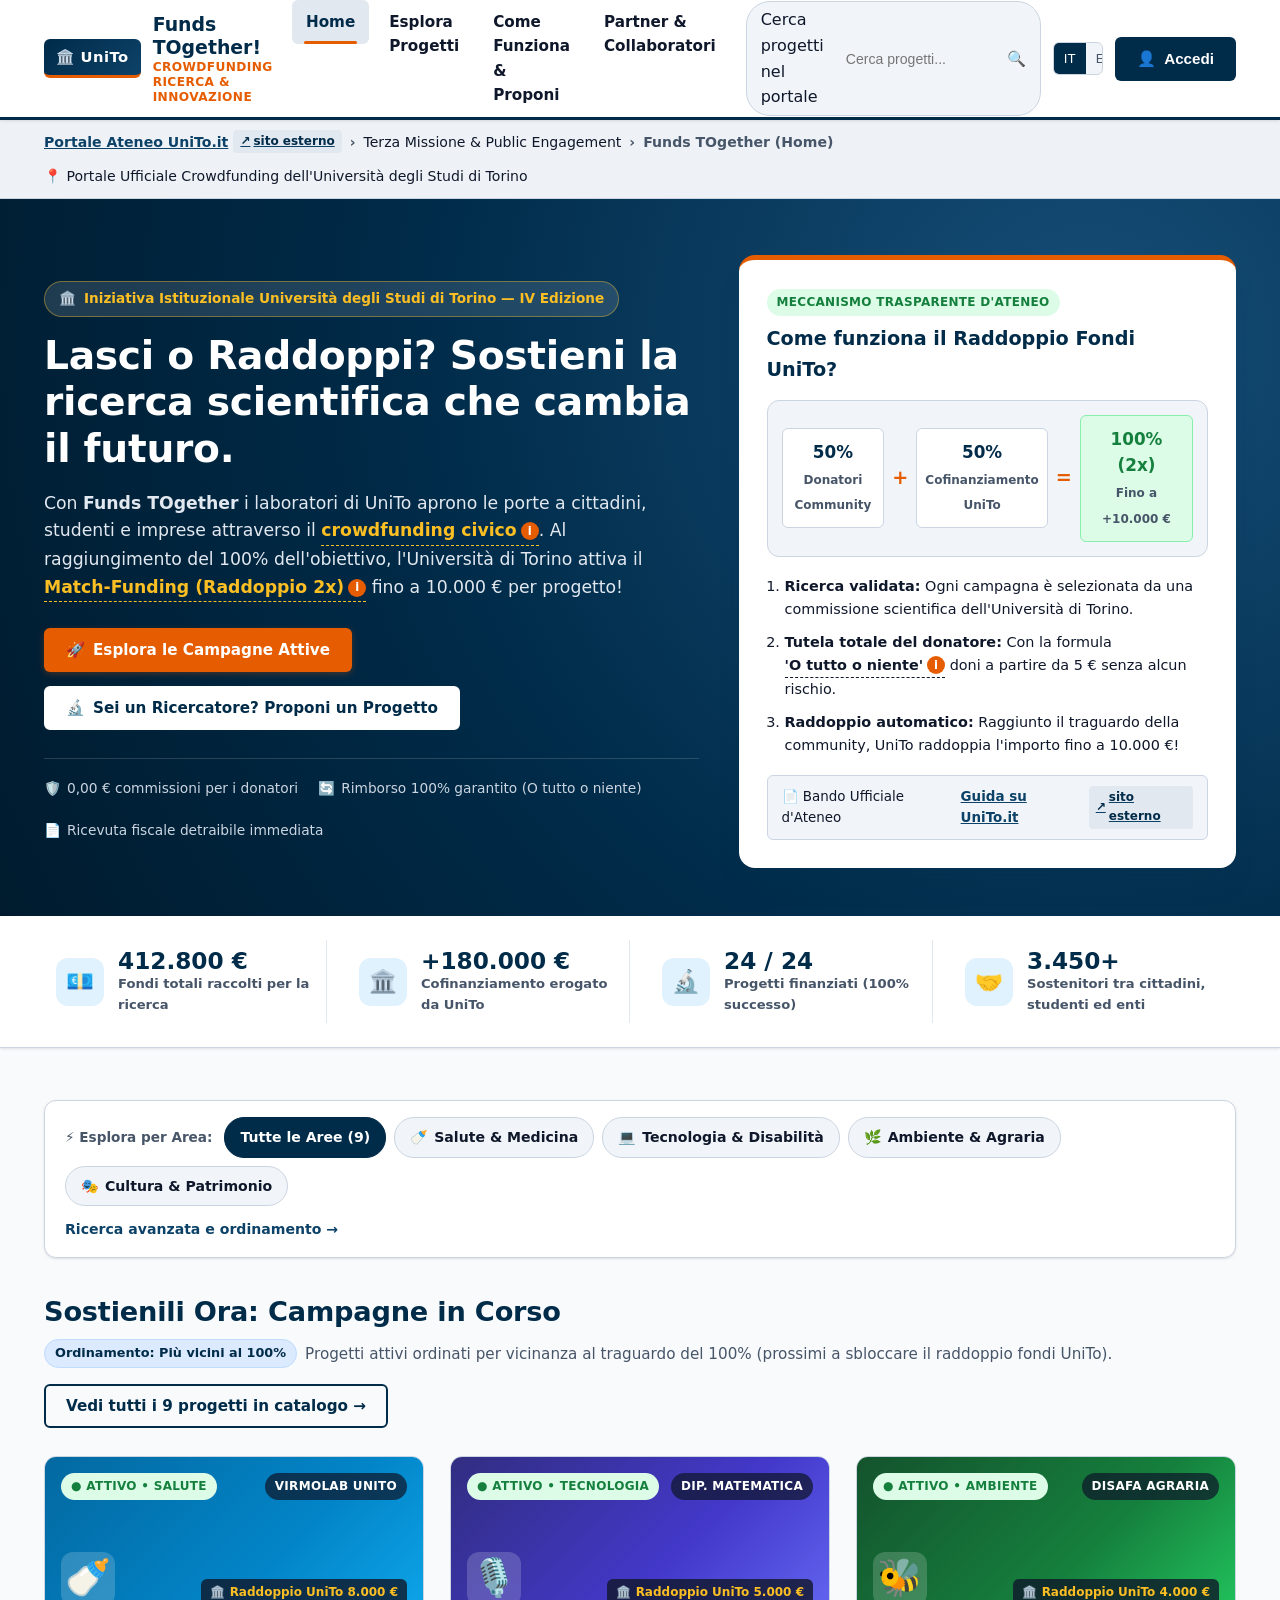
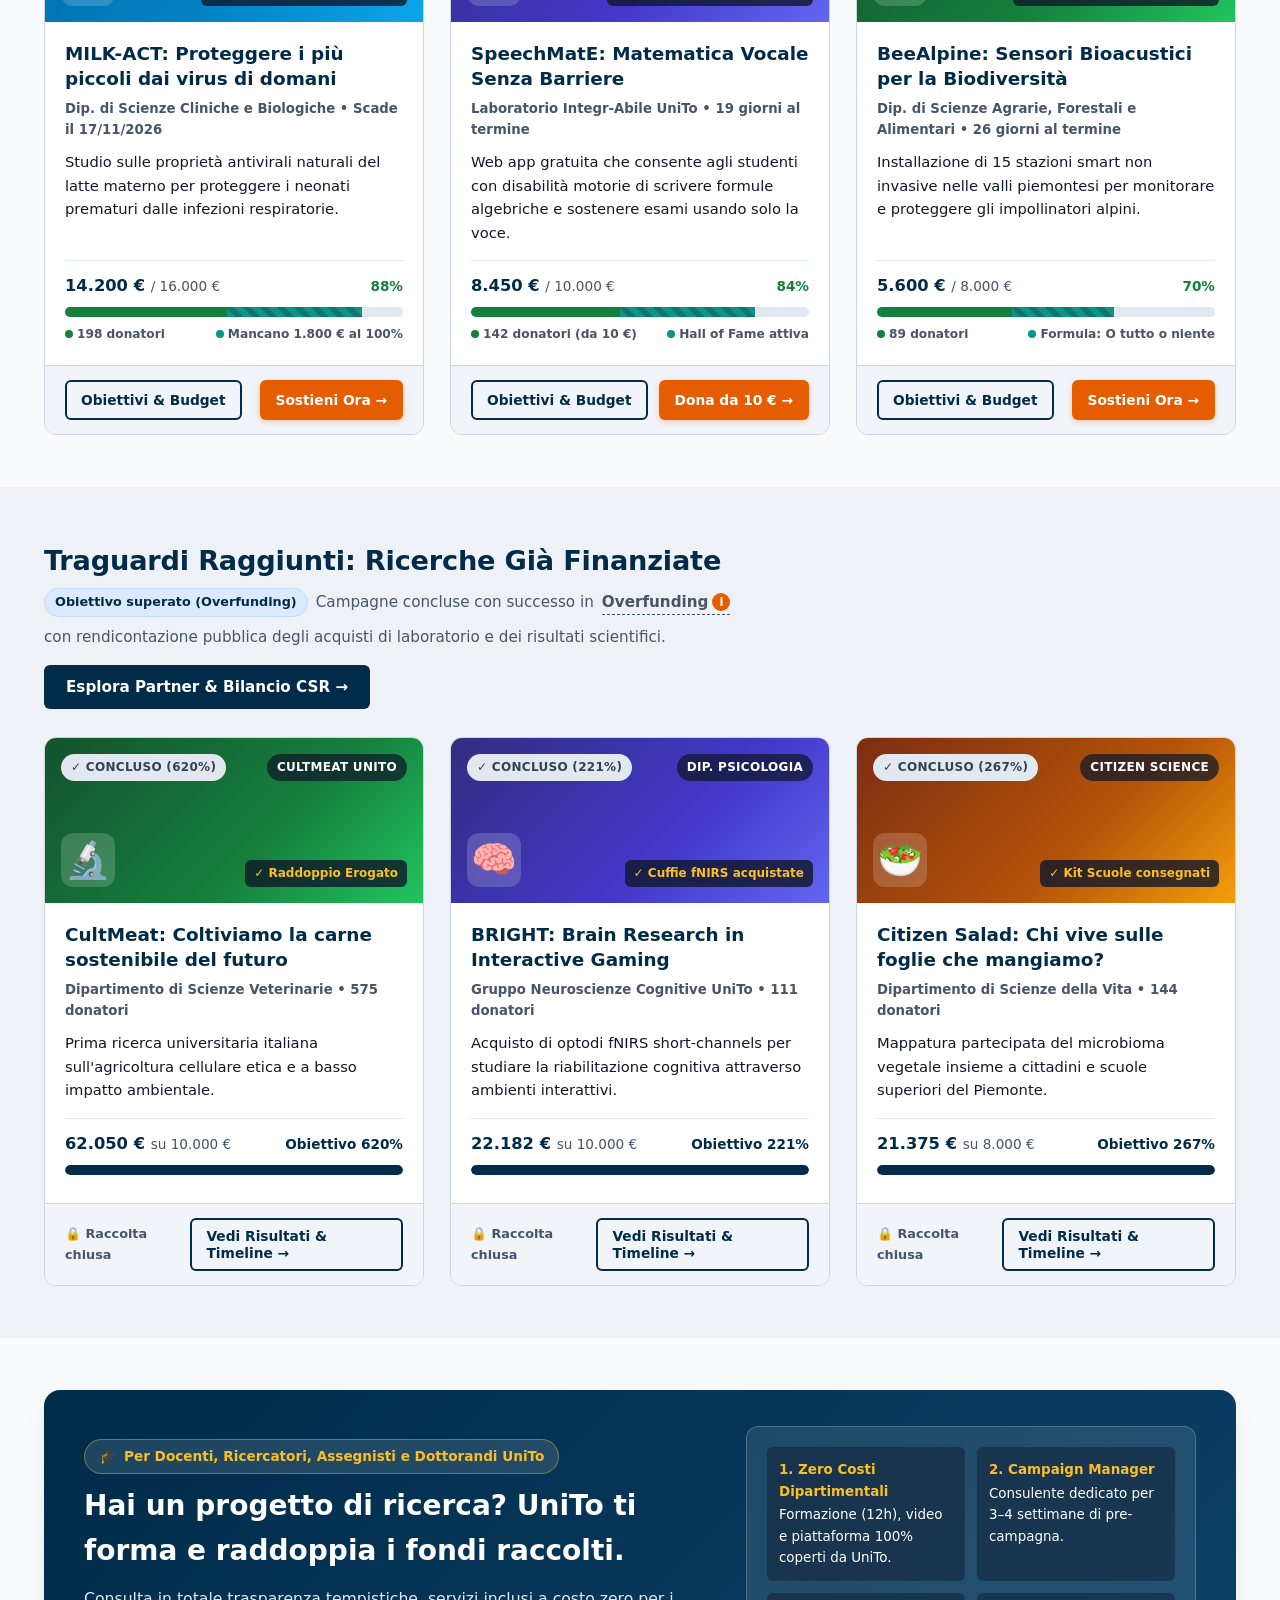
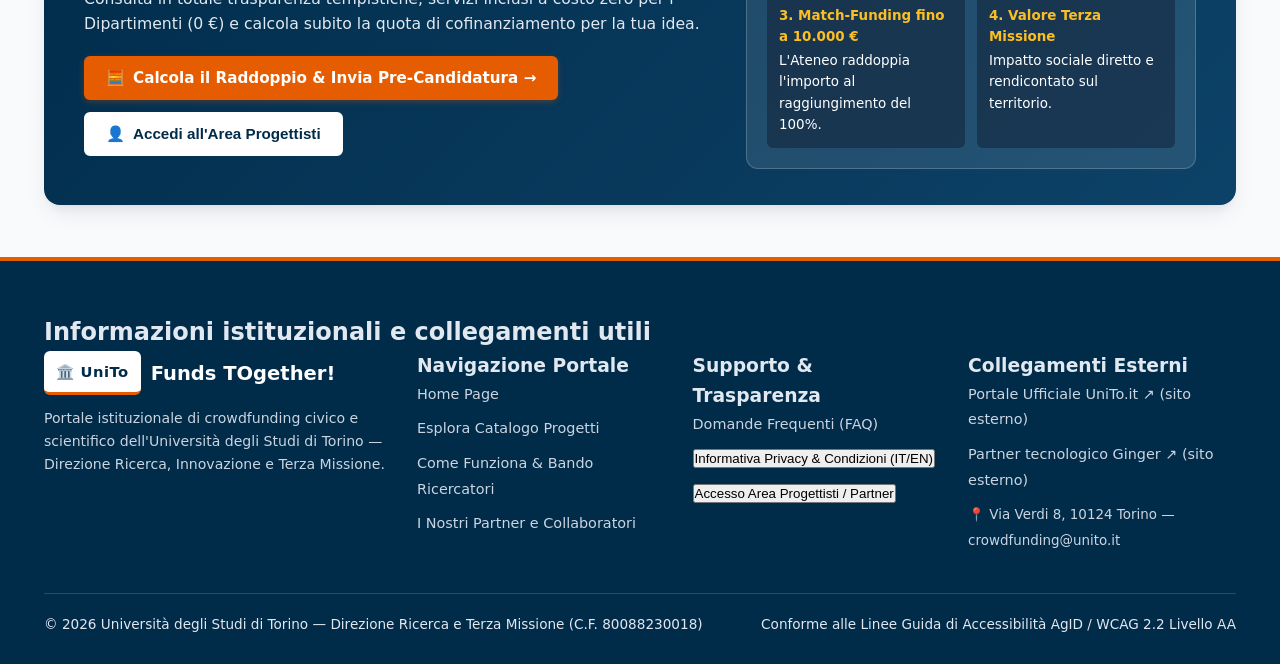
==== commit c2851f4f: "Update index.html" ====
--- a/index.html
+++ b/index.html
@@ -8,23 +8,23 @@
 </head>
 <body>
 
-  <!-- Skip-link per accessibilità da tastiera (WCAG 2.1) -->
+  <!-- Skip-link per accessibilità da tastiera (WCAG 2.2 - 2.4.1) -->
   <a href="#main-content" class="skip-link" data-it="Salta al contenuto principale" data-en="Skip to main content">Salta al contenuto principale</a>
 
-  <!-- 1. HEADER UNIFICATO E STICKY (Risolve H4 Login sparsi, H7 Header che scompare, H8 Doppia barra) -->
+  <!-- HEADER ISTITUZIONALE UNIFICATO STICKY -->
   <header class="site-header">
     <div class="container header-inner">
-      <a href="index.html" class="brand-logo" aria-label="UniTo Crowd Funds TOgether - Torna alla Home">
-        <span class="brand-badge">🏛️ UniTo</span>
+      <a href="index.html" class="brand-logo" aria-label="UniTo Crowd Funds TOgether - Torna alla Home Page">
+        <span class="brand-badge"><span aria-hidden="true">🏛️</span> UniTo</span>
         <div>
-          Funds TOgether!
+          <span lang="en">Funds TOgether!</span>
           <span class="brand-sub" data-it="Crowdfunding Ricerca & Innovazione" data-en="Research & Innovation Crowdfunding">Crowdfunding Ricerca & Innovazione</span>
         </div>
       </a>
 
       <nav class="main-nav" aria-label="Menu Principale">
         <ul>
-          <li><a href="index.html" class="active" data-it="Home" data-en="Home">Home</a></li>
+          <li><a href="index.html" class="active" aria-current="page" data-it="Home" data-en="Home">Home</a></li>
           <li><a href="catalogo.html" data-it="Esplora Progetti" data-en="Explore Projects">Esplora Progetti</a></li>
           <li><a href="proponi.html" data-it="Come Funziona & Proponi" data-en="How It Works & Apply">Come Funziona & Proponi</a></li>
           <li><a href="partner.html" data-it="Partner & Collaboratori" data-en="Partners & Network">Partner & Collaboratori</a></li>
@@ -32,136 +32,147 @@
       </nav>
 
       <div class="header-actions">
-        <form id="header-search-form" class="header-search" role="search">
+        <form id="header-search-form" class="header-search" role="search" aria-label="Ricerca rapida progetti">
+          <label for="header-search-input" class="sr-only" data-it="Cerca progetti nel portale" data-en="Search projects in the portal">Cerca progetti nel portale</label>
           <input type="search" id="header-search-input"
                  placeholder="Cerca progetti..."
                  data-placeholder-it="Cerca progetti..."
-                 data-placeholder-en="Search projects..."
-                 aria-label="Cerca progetti nel portale">
-          <button type="submit" aria-label="Avvia ricerca">🔍</button>
+                 data-placeholder-en="Search projects...">
+          <button type="submit" aria-label="Avvia ricerca"><span aria-hidden="true">🔍</span></button>
         </form>
 
-        <!-- Selettore Lingua Globale IT | EN (Risolve H2 Pag. 15-16 e H8 Pag. 43) -->
-        <div class="lang-switch" role="group" aria-label="Selettore lingua IT / EN">
-          <button type="button" class="lang-btn active" data-lang="it">IT</button>
-          <button type="button" class="lang-btn" data-lang="en">EN</button>
-        </div>
-
-        <!-- Bottone Unico di Login centralizzato (Risolve H4 Pag. 26-27) -->
-        <button type="button" class="btn btn-secondary" data-open-login
-                data-it="👤 Accedi" data-en="👤 Sign In">👤 Accedi</button>
+        <!-- Selettore Lingua Globale IT | EN -->
+        <div class="lang-switch" role="group" aria-label="Selettore lingua / Language selector">
+          <button type="button" class="lang-btn active" data-lang="it" aria-pressed="true" aria-label="Lingua Italiana">IT</button>
+          <button type="button" class="lang-btn" data-lang="en" aria-pressed="false" aria-label="English Language">EN</button>
+        </div>
+
+        <!-- Accesso Unificato -->
+        <button type="button" class="btn btn-secondary" data-open-login>
+          <span aria-hidden="true">👤</span>
+          <span data-it="Accedi" data-en="Sign In">Accedi</span>
+        </button>
       </div>
     </div>
   </header>
 
-  <!-- 2. BREADCRUMBS VISIBILI FIN DALLA LANDING (Risolve H1 Pag. 8-9 e H4 Pag. 31-32) -->
+  <!-- BARRA DI ORIENTAMENTO BREADCRUMBS -->
   <nav class="breadcrumbs-bar" aria-label="Percorso di navigazione">
     <div class="container breadcrumbs-inner">
       <ol class="breadcrumbs-list">
         <li>
           <a href="https://www.unito.it" target="_blank" rel="noopener" class="ext-link">
             <span data-it="Portale Ateneo UniTo.it" data-en="UniTo.it Main Portal">Portale Ateneo UniTo.it</span>
-            <span class="ext-badge" data-it="↗ sito esterno" data-en="↗ external site">↗ sito esterno</span>
+            <span class="ext-badge"><span aria-hidden="true">↗</span> <span data-it="sito esterno" data-en="external site">sito esterno</span></span>
           </a>
         </li>
-        <li><span data-it="Terza Missione & Public Engagement" data-en="Third Mission & Public Engagement">Terza Missione & Public Engagement</span></li>
-        <li class="current" aria-current="page" data-it="Funds TOgether (Home)" data-en="Funds TOgether (Home)">Funds TOgether (Home)</li>
+        <li><span data-it="Terza Missione & Public Engagement" data-en="Third Mission & Public Engagement">Terza Missione & <span lang="en">Public Engagement</span></span></li>
+        <li class="current" aria-current="page" data-it="Funds TOgether (Home)" data-en="Funds TOgether (Home)"><span lang="en">Funds TOgether</span> (Home)</li>
       </ol>
-      <span style="font-size:0.8rem; color:var(--text-muted); font-weight:600;"
-            data-it="📍 Posizione: Portale Ufficiale Crowdfunding UniTo"
-            data-en="📍 Location: Official UniTo Crowdfunding Portal">
-        📍 Posizione: Portale Ufficiale Crowdfunding UniTo
+      <span class="breadcrumbs-meta">
+        <span aria-hidden="true">📍</span>
+        <span data-it="Portale Ufficiale Crowdfunding dell'Università degli Studi di Torino"
+              data-en="Official Crowdfunding Portal of the University of Turin">
+          Portale Ufficiale Crowdfunding dell'Università degli Studi di Torino
+        </span>
       </span>
     </div>
   </nav>
 
-  <main id="main-content">
-
-    <!-- 3. HERO SECTION CON DIAGRAMMA VISUALE MATCH-FUNDING E TOOLTIP (Risolve H1 e H2) -->
-    <section class="hero">
+  <main id="main-content" tabindex="-1">
+
+    <!-- HERO SECTION CON EQUAZIONE VISUALE DEL RADDOPPIO FONDI UNITO -->
+    <section class="hero" aria-labelledby="hero-main-title">
       <div class="container hero-grid">
         <div>
-          <span class="hero-tag"
-                data-it="🏛️ Iniziativa Istituzionale Università degli Studi di Torino — IV Edizione"
-                data-en="🏛️ Official University of Turin Initiative — 4th Edition">
-            🏛️ Iniziativa Istituzionale Università degli Studi di Torino — IV Edizione
+          <span class="hero-tag">
+            <span aria-hidden="true">🏛️</span>
+            <span data-it="Iniziativa Istituzionale Università degli Studi di Torino — IV Edizione"
+                  data-en="Official University of Turin Initiative — 4th Edition">
+              Iniziativa Istituzionale Università degli Studi di Torino — IV Edizione
+            </span>
           </span>
-          <h1 data-it="Lasci o Raddoppi? Sostieni la ricerca scientifica che cambia il futuro."
+          <h1 id="hero-main-title"
+              data-it="Lasci o Raddoppi? Sostieni la ricerca scientifica che cambia il futuro."
               data-en="Double Your Impact: Support Scientific Research Shaping the Future.">
             Lasci o Raddoppi? Sostieni la ricerca scientifica che cambia il futuro.
           </h1>
           <p>
             <span data-it="Con " data-en="With ">Con </span>
-            <strong>Funds TOgether</strong>
+            <strong lang="en">Funds TOgether</strong>
             <span data-it=" i laboratori di UniTo aprono le porte a cittadini, studenti e imprese attraverso il "
                   data-en=" UniTo laboratories open their doors to citizens, students, and companies through ">
               i laboratori di UniTo aprono le porte a cittadini, studenti e imprese attraverso il
             </span>
             <span class="term-tooltip" tabindex="0" style="color:var(--accent-gold);"
-                  data-tooltip="Crowdfunding civico: raccolta fondi online trasparente in cui tante persone sostengono insieme un progetto scientifico verificato dall'Università.">
+                  data-tooltip="Crowdfunding civico: raccolta fondi online trasparente in cui tante persone sostengono insieme un progetto scientifico verificato dall'Università."
+                  data-tooltip-it="Crowdfunding civico: raccolta fondi online trasparente in cui tante persone sostengono insieme un progetto scientifico verificato dall'Università."
+                  data-tooltip-en="Civic crowdfunding: transparent online fundraising where citizens collectively back a scientific project verified by the University.">
               <span data-it="crowdfunding civico" data-en="civic crowdfunding">crowdfunding civico</span>
-              <i class="info-badge">i</i>
+              <i class="info-badge" aria-hidden="true">i</i>
             </span>.
             <span data-it="Al raggiungimento del 100% dell'obiettivo, l'Università di Torino attiva il "
                   data-en="Upon reaching 100% of the goal, the University of Turin activates ">
               Al raggiungimento del 100% dell'obiettivo, l'Università di Torino attiva il
             </span>
             <span class="term-tooltip" tabindex="0" style="color:var(--accent-gold);"
-                  data-tooltip="Match-Funding (Cofinanziamento): l'Università di Torino raddoppia i fondi donati dalla comunità fino a un tetto massimo di 10.000 € per progetto!">
-              <span data-it="Match-Funding (Raddoppio 2x)" data-en="Match-Funding (2x Doubling)">Match-Funding (Raddoppio 2x)</span>
-              <i class="info-badge">i</i>
+                  data-tooltip="Match-Funding (Cofinanziamento): l'Università di Torino raddoppia i fondi donati dalla comunità fino a un tetto massimo di 10.000 € per progetto!"
+                  data-tooltip-it="Match-Funding (Cofinanziamento): l'Università di Torino raddoppia i fondi donati dalla comunità fino a un tetto massimo di 10.000 € per progetto!"
+                  data-tooltip-en="Match-Funding: the University of Turin doubles the funds donated by the community up to a maximum cap of €10,000 per project!">
+              <span lang="en" data-it="Match-Funding (Raddoppio 2x)" data-en="Match-Funding (2x Doubling)">Match-Funding (Raddoppio 2x)</span>
+              <i class="info-badge" aria-hidden="true">i</i>
             </span>
             <span data-it=" fino a 10.000 € per progetto!" data-en=" up to €10,000 per project!"> fino a 10.000 € per progetto!</span>
           </p>
 
           <div class="hero-cta-group">
-            <a href="catalogo.html" class="btn btn-primary"
-               data-it="🚀 Esplora le Campagne Attive" data-en="🚀 Explore Active Campaigns">
-              🚀 Esplora le Campagne Attive
+            <a href="catalogo.html" class="btn btn-primary">
+              <span aria-hidden="true">🚀</span>
+              <span data-it="Esplora le Campagne Attive" data-en="Explore Active Campaigns">Esplora le Campagne Attive</span>
             </a>
-            <a href="proponi.html" class="btn btn-light"
-               data-it="🔬 Sei un Ricercatore? Proponi un Progetto" data-en="🔬 Researcher? Submit a Proposal">
-              🔬 Sei un Ricercatore? Proponi un Progetto
+            <a href="proponi.html" class="btn btn-light">
+              <span aria-hidden="true">🔬</span>
+              <span data-it="Sei un Ricercatore? Proponi un Progetto" data-en="Researcher? Submit a Proposal">Sei un Ricercatore? Proponi un Progetto</span>
             </a>
           </div>
 
           <div class="hero-trust-strip">
             <div class="hero-trust-item">
-              <span>🛡️</span>
+              <span aria-hidden="true">🛡️</span>
               <span data-it="0,00 € commissioni per i donatori" data-en="€0.00 platform fees for backers">0,00 € commissioni per i donatori</span>
             </div>
             <div class="hero-trust-item">
-              <span>🔄</span>
+              <span aria-hidden="true">🔄</span>
               <span data-it="Rimborso 100% garantito (O tutto o niente)" data-en="100% refund guarantee (All-or-nothing)">Rimborso 100% garantito (O tutto o niente)</span>
             </div>
             <div class="hero-trust-item">
-              <span>📄</span>
+              <span aria-hidden="true">📄</span>
               <span data-it="Ricevuta fiscale detraibile immediata" data-en="Instant tax-deductible receipt">Ricevuta fiscale detraibile immediata</span>
             </div>
           </div>
         </div>
 
-        <!-- Card Destra: Equazione Visuale del Raddoppio UniTo (Persona 1 Lorenzo & Persona 2 Elena) -->
-        <aside class="hero-card" aria-label="Meccanismo di funzionamento del Raddoppio UniTo">
+        <!-- Card Destra: Equazione Visuale del Raddoppio UniTo -->
+        <aside class="hero-card" aria-labelledby="hero-card-heading">
           <span class="badge badge-active" style="margin-bottom:8px;"
                 data-it="Meccanismo Trasparente d'Ateneo" data-en="Transparent University Mechanism">
             Meccanismo Trasparente d'Ateneo
           </span>
-          <h2 data-it="Come funziona il Raddoppio Fondi UniTo?" data-en="How does UniTo 2x Match-Funding work?">
+          <h2 id="hero-card-heading" data-it="Come funziona il Raddoppio Fondi UniTo?" data-en="How does UniTo 2x Match-Funding work?">
             Come funziona il Raddoppio Fondi UniTo?
           </h2>
 
-          <div class="match-formula-visual" role="img" aria-label="1 Euro dalla Community più 1 Euro da UniTo uguale 2 Euro per la Ricerca">
+          <div class="match-formula-visual" role="group" aria-label="Formula del cofinanziamento: 50% Donatori Community più 50% Cofinanziamento UniTo uguale 100% impatto raddoppiato fino a 10.000 euro">
             <div class="formula-step">
               <strong>50%</strong>
               <span data-it="Donatori Community" data-en="Community Backers">Donatori Community</span>
             </div>
-            <div class="formula-operator">+</div>
+            <div class="formula-operator" aria-hidden="true">+</div>
             <div class="formula-step">
               <strong>50%</strong>
               <span data-it="Cofinanziamento UniTo" data-en="UniTo Match-Fund">Cofinanziamento UniTo</span>
             </div>
-            <div class="formula-operator">=</div>
+            <div class="formula-operator" aria-hidden="true">=</div>
             <div class="formula-step highlight">
               <strong>100% (2x)</strong>
               <span data-it="Fino a +10.000 €" data-en="Up to +€10,000">Fino a +10.000 €</span>
@@ -170,24 +181,26 @@
 
           <ol style="padding-left:18px; font-size:0.9rem; display:flex; flex-direction:column; gap:10px; margin-bottom:18px;">
             <li>
-              <strong data-it="1. Ricerca validata:" data-en="1. Validated research:">1. Ricerca validata:</strong>
+              <strong data-it="Ricerca validata:" data-en="Validated research:">Ricerca validata:</strong>
               <span data-it=" Ogni campagna è selezionata da una commissione scientifica dell'Università di Torino."
                     data-en=" Every campaign is selected by a scientific committee of the University of Turin.">
                 Ogni campagna è selezionata da una commissione scientifica dell'Università di Torino.
               </span>
             </li>
             <li>
-              <strong data-it="2. Tutela totale del donatore:" data-en="2. Full backer protection:">2. Tutela totale del donatore:</strong>
+              <strong data-it="Tutela totale del donatore:" data-en="Full backer protection:">Tutela totale del donatore:</strong>
               <span data-it=" Con la formula " data-en=" Under the "> Con la formula </span>
               <span class="term-tooltip" tabindex="0"
-                    data-tooltip="Regola 'O tutto o niente': se la campagna non raggiunge l'obiettivo minimo entro la scadenza, nessun importo viene trattenuto e ricevi il rimborso automatico.">
+                    data-tooltip="Regola 'O tutto o niente': se la campagna non raggiunge l'obiettivo minimo entro la scadenza, nessun importo viene trattenuto e ricevi il rimborso automatico."
+                    data-tooltip-it="Regola 'O tutto o niente': se la campagna non raggiunge l'obiettivo minimo entro la scadenza, nessun importo viene trattenuto e ricevi il rimborso automatico."
+                    data-tooltip-en="'All-or-Nothing' rule: if the campaign does not reach its minimum goal by the deadline, no money is charged and you receive an automatic full refund.">
                 <span data-it="'O tutto o niente'" data-en="'All-or-Nothing'">'O tutto o niente'</span>
-                <i class="info-badge">i</i>
+                <i class="info-badge" aria-hidden="true">i</i>
               </span>
               <span data-it=" doni a partire da 5 € senza alcun rischio." data-en=" rule, you can donate from €5 risk-free."> doni a partire da 5 € senza alcun rischio.</span>
             </li>
             <li>
-              <strong data-it="3. Raddoppio automatico:" data-en="3. Automatic doubling:">3. Raddoppio automatico:</strong>
+              <strong data-it="Raddoppio automatico:" data-en="Automatic doubling:">Raddoppio automatico:</strong>
               <span data-it=" Raggiunto il traguardo della community, UniTo raddoppia l'importo fino a 10.000 €!"
                     data-en=" Once the community goal is met, UniTo doubles the funds up to €10,000!">
                 Raggiunto il traguardo della community, UniTo raddoppia l'importo fino a 10.000 €!
@@ -195,44 +208,43 @@
             </li>
           </ol>
 
-          <!-- Link esterno segnalato esplicitamente (Risolve H1 Pag. 7 Assignment 1) -->
           <div style="background:var(--bg-subtle); padding:10px 14px; border-radius:var(--radius-sm); font-size:0.84rem; display:flex; justify-content:space-between; align-items:center; border:1px solid var(--border-color);">
-            <span data-it="📄 Bando Ufficiale d'Ateneo" data-en="📄 Official University Call">📄 Bando Ufficiale d'Ateneo</span>
+            <span><span aria-hidden="true">📄</span> <span data-it="Bando Ufficiale d'Ateneo" data-en="Official University Call">Bando Ufficiale d'Ateneo</span></span>
             <a href="https://www.unito.it" target="_blank" rel="noopener" class="ext-link">
               <span data-it="Guida su UniTo.it" data-en="Guide on UniTo.it">Guida su UniTo.it</span>
-              <span class="ext-badge" data-it="↗ sito esterno" data-en="↗ external site">↗ sito esterno</span>
+              <span class="ext-badge"><span aria-hidden="true">↗</span> <span data-it="sito esterno" data-en="external site">sito esterno</span></span>
             </a>
           </div>
         </aside>
       </div>
     </section>
 
-    <!-- 4. STRISCIA KPI D'IMPATTO CERTIFICATO (Rassicurazione per Elena e Dati ESG per Marc) -->
-    <section class="impact-kpi-bar" aria-label="Numeri e impatto di Funds TOgether">
+    <!-- STRISCIA KPI D'IMPATTO CERTIFICATO -->
+    <section class="impact-kpi-bar" aria-label="Indicatori chiave di impatto di Funds TOgether">
       <div class="container kpi-grid">
         <div class="kpi-item">
-          <div class="kpi-icon">💶</div>
+          <div class="kpi-icon" aria-hidden="true">💶</div>
           <div>
             <div class="kpi-value">412.800 €</div>
             <div class="kpi-label" data-it="Fondi totali raccolti per la ricerca" data-en="Total funds raised for research">Fondi totali raccolti per la ricerca</div>
           </div>
         </div>
         <div class="kpi-item">
-          <div class="kpi-icon">🏛️</div>
+          <div class="kpi-icon" aria-hidden="true">🏛️</div>
           <div>
             <div class="kpi-value">+180.000 €</div>
             <div class="kpi-label" data-it="Cofinanziamento erogato da UniTo" data-en="Match-funding granted by UniTo">Cofinanziamento erogato da UniTo</div>
           </div>
         </div>
         <div class="kpi-item">
-          <div class="kpi-icon">🔬</div>
+          <div class="kpi-icon" aria-hidden="true">🔬</div>
           <div>
             <div class="kpi-value">24 / 24</div>
             <div class="kpi-label" data-it="Progetti finanziati (100% successo)" data-en="Funded projects (100% success rate)">Progetti finanziati (100% successo)</div>
           </div>
         </div>
         <div class="kpi-item">
-          <div class="kpi-icon">🤝</div>
+          <div class="kpi-icon" aria-hidden="true">🤝</div>
           <div>
             <div class="kpi-value">3.450+</div>
             <div class="kpi-label" data-it="Sostenitori tra cittadini, studenti ed enti" data-en="Backers among citizens, students & partners">Sostenitori tra cittadini, studenti ed enti</div>
@@ -241,24 +253,28 @@
       </div>
     </section>
 
-    <!-- 5. SEZIONE 1: CAMPAGNE ATTIVE CON ACCELERATORI E CRITERIO DICHIARATO (Risolve H1 e H7) -->
-    <section class="section">
+    <!-- SEZIONE 1: CAMPAGNE ATTIVE -->
+    <section class="section" aria-labelledby="active-campaigns-heading">
       <div class="container">
 
-        <!-- Barra Acceleratori Dipartimentali (Legge di Hick & Euristica 7: scorciatoie immediate) -->
-        <div class="quick-categories-bar" aria-label="Esplora rapidamente per area di ricerca">
+        <!-- Scorciatoie Dipartimentali -->
+        <div class="quick-categories-bar" role="region" aria-label="Filtra rapidamente i progetti per area di ricerca">
           <div class="filter-pills">
-            <span class="filter-label" data-it="⚡ Esplora subito per Area:" data-en="⚡ Quick filter by Area:">⚡ Esplora subito per Area:</span>
+            <span class="filter-label"><span aria-hidden="true">⚡</span> <span data-it="Esplora per Area:" data-en="Browse by Area:">Esplora per Area:</span></span>
             <a href="catalogo.html" onclick="sessionStorage.setItem('unito_cat_filter','all');" class="pill-btn active"
-               data-it="Tutte le Aree (6)" data-en="All Areas (6)">Tutte le Aree (6)</a>
-            <a href="catalogo.html" onclick="sessionStorage.setItem('unito_cat_filter','salute');" class="pill-btn"
-               data-it="🍼 Salute & Medicina" data-en="🍼 Health & Medicine">🍼 Salute & Medicina</a>
-            <a href="catalogo.html" onclick="sessionStorage.setItem('unito_cat_filter','tecnologia');" class="pill-btn"
-               data-it="💻 Tecnologia & Disabilità" data-en="💻 Tech & Accessibility">💻 Tecnologia & Disabilità</a>
-            <a href="catalogo.html" onclick="sessionStorage.setItem('unito_cat_filter','ambiente');" class="pill-btn"
-               data-it="🌿 Ambiente & Agraria" data-en="🌿 Environment & Agriculture">🌿 Ambiente & Agraria</a>
-            <a href="catalogo.html" onclick="sessionStorage.setItem('unito_cat_filter','cultura');" class="pill-btn"
-               data-it="🎭 Cultura & Patrimonio" data-en="🎭 Culture & Heritage">🎭 Cultura & Patrimonio</a>
+               data-it="Tutte le Aree (9)" data-en="All Areas (9)">Tutte le Aree (9)</a>
+            <a href="catalogo.html" onclick="sessionStorage.setItem('unito_cat_filter','salute');" class="pill-btn">
+              <span aria-hidden="true">🍼</span> <span data-it="Salute & Medicina" data-en="Health & Medicine">Salute & Medicina</span>
+            </a>
+            <a href="catalogo.html" onclick="sessionStorage.setItem('unito_cat_filter','tecnologia');" class="pill-btn">
+              <span aria-hidden="true">💻</span> <span data-it="Tecnologia & Disabilità" data-en="Tech & Accessibility">Tecnologia & Disabilità</span>
+            </a>
+            <a href="catalogo.html" onclick="sessionStorage.setItem('unito_cat_filter','ambiente');" class="pill-btn">
+              <span aria-hidden="true">🌿</span> <span data-it="Ambiente & Agraria" data-en="Environment & Agriculture">Ambiente & Agraria</span>
+            </a>
+            <a href="catalogo.html" onclick="sessionStorage.setItem('unito_cat_filter','cultura');" class="pill-btn">
+              <span aria-hidden="true">🎭</span> <span data-it="Cultura & Patrimonio" data-en="Culture & Heritage">Cultura & Patrimonio</span>
+            </a>
           </div>
           <a href="catalogo.html" style="font-size:0.88rem; font-weight:700;"
              data-it="Ricerca avanzata e ordinamento →" data-en="Advanced search & sorting →">
@@ -268,13 +284,12 @@
 
         <div class="section-header">
           <div>
-            <h2 class="section-title" data-it="Sostienili Ora: Campagne in Corso" data-en="Support Now: Active Campaigns">
+            <h2 id="active-campaigns-heading" class="section-title" data-it="Sostienili Ora: Campagne in Corso" data-en="Support Now: Active Campaigns">
               Sostienili Ora: Campagne in Corso
             </h2>
-            <!-- Sottotitolo che dichiara il criterio di selezione della lista (Risolve H1 Pag. 6 Assignment 1) -->
             <p class="section-criteria">
-              <span class="criteria-pill" data-it="✓ Criterio di selezione dichiarato" data-en="✓ Declared selection criterion">
-                ✓ Criterio di selezione dichiarato
+              <span class="criteria-pill" data-it="Ordinamento: Più vicini al 100%" data-en="Sorted by: Closest to 100% goal">
+                Ordinamento: Più vicini al 100%
               </span>
               <span data-it="Progetti attivi ordinati per vicinanza al traguardo del 100% (prossimi a sbloccare il raddoppio fondi UniTo)."
                     data-en="Active projects sorted by proximity to the 100% goal (closest to unlocking the UniTo 2x match-funding).">
@@ -283,13 +298,13 @@
             </p>
           </div>
           <a href="catalogo.html" class="btn btn-outline"
-             data-it="Esplora e filtra l'intero Catalogo →" data-en="Explore & filter full Catalog →">
-            Esplora e filtra l'intero Catalogo →
+             data-it="Vedi tutti i 9 progetti in catalogo →" data-en="View all 9 projects in catalog →">
+            Vedi tutti i 9 progetti in catalogo →
           </a>
         </div>
 
         <div class="projects-grid">
-          <!-- CARD 1: MILK-ACT (Target: Persona 2 Elena) -->
+          <!-- CARD 1: MILK-ACT -->
           <article class="project-card">
             <div class="card-visual visual-med">
               <div class="card-badges">
@@ -298,7 +313,7 @@
               </div>
               <div class="card-visual-bottom">
                 <div class="card-visual-icon" aria-hidden="true">🍼</div>
-                <span class="card-match-tag" data-it="🏛️ Raddoppio UniTo 8.000 €" data-en="🏛️ UniTo Match €8,000">🏛️ Raddoppio UniTo 8.000 €</span>
+                <span class="card-match-tag"><span aria-hidden="true">🏛️</span> <span data-it="Raddoppio UniTo 8.000 €" data-en="UniTo Match €8,000">Raddoppio UniTo 8.000 €</span></span>
               </div>
             </div>
             <div class="card-body">
@@ -324,25 +339,27 @@
                   <span class="stat-raised">14.200 € <small style="font-weight:500; color:var(--text-muted);">/ 16.000 €</small></span>
                   <strong style="color:var(--success-green);">88%</strong>
                 </div>
-                <div class="progress-bar-bg" title="48% Donatori Community + 40% Quota Match-Funding UniTo">
+                <div class="progress-bar-bg" role="progressbar" aria-valuenow="88" aria-valuemin="0" aria-valuemax="100" aria-label="Avanzamento raccolta MILK-ACT: 88%">
                   <div class="progress-bar-fill" style="width:48%;"></div>
                   <div class="progress-bar-match" style="width:40%;"></div>
                 </div>
                 <div class="progress-legend">
-                  <span><i class="dot dot-comm"></i><span data-it="198 donatori" data-en="198 backers">198 donatori</span></span>
-                  <span><i class="dot dot-match"></i><span data-it="Mancano 1.800 € al 100%" data-en="€1,800 left to 100%">Mancano 1.800 € al 100%</span></span>
+                  <span><i class="dot dot-comm" aria-hidden="true"></i><span data-it="198 donatori" data-en="198 backers">198 donatori</span></span>
+                  <span><i class="dot dot-match" aria-hidden="true"></i><span data-it="Mancano 1.800 € al 100%" data-en="€1,800 left to 100%">Mancano 1.800 € al 100%</span></span>
                 </div>
               </div>
             </div>
             <div class="card-footer">
               <a href="progetto.html?proj=milk-act" class="btn btn-outline"
+                 aria-label="Obiettivi e Budget del progetto MILK-ACT"
                  data-it="Obiettivi & Budget" data-en="Goals & Budget">Obiettivi & Budget</a>
               <a href="checkout.html?amount=50" class="btn btn-primary"
+                 aria-label="Sostieni ora il progetto MILK-ACT"
                  data-it="Sostieni Ora →" data-en="Support Now →">Sostieni Ora →</a>
             </div>
           </article>
 
-          <!-- CARD 2: SpeechMatE (Target: Persona 1 Lorenzo) -->
+          <!-- CARD 2: SpeechMatE -->
           <article class="project-card">
             <div class="card-visual visual-tech">
               <div class="card-badges">
@@ -351,7 +368,7 @@
               </div>
               <div class="card-visual-bottom">
                 <div class="card-visual-icon" aria-hidden="true">🎙️</div>
-                <span class="card-match-tag" data-it="🏛️ Raddoppio UniTo 5.000 €" data-en="🏛️ UniTo Match €5,000">🏛️ Raddoppio UniTo 5.000 €</span>
+                <span class="card-match-tag"><span aria-hidden="true">🏛️</span> <span data-it="Raddoppio UniTo 5.000 €" data-en="UniTo Match €5,000">Raddoppio UniTo 5.000 €</span></span>
               </div>
             </div>
             <div class="card-body">
@@ -359,7 +376,7 @@
                 <a href="progetto.html?proj=speechmate"
                    data-it="SpeechMatE: Matematica Vocale Senza Barriere"
                    data-en="SpeechMatE: Voice-Driven Mathematics Without Barriers">
-                  SpeechMatE: Matematica Vocale Senza Barriere
+                  <span lang="en">SpeechMatE</span>: Matematica Vocale Senza Barriere
                 </a>
               </h3>
               <p class="card-author"
@@ -377,25 +394,27 @@
                   <span class="stat-raised">8.450 € <small style="font-weight:500; color:var(--text-muted);">/ 10.000 €</small></span>
                   <strong style="color:var(--success-green);">84%</strong>
                 </div>
-                <div class="progress-bar-bg">
+                <div class="progress-bar-bg" role="progressbar" aria-valuenow="84" aria-valuemin="0" aria-valuemax="100" aria-label="Avanzamento raccolta SpeechMatE: 84%">
                   <div class="progress-bar-fill" style="width:44%;"></div>
                   <div class="progress-bar-match" style="width:40%;"></div>
                 </div>
                 <div class="progress-legend">
-                  <span><i class="dot dot-comm"></i><span data-it="142 donatori (da 10 €)" data-en="142 backers (from €10)">142 donatori (da 10 €)</span></span>
-                  <span><i class="dot dot-match"></i><span data-it="Hall of Fame attiva" data-en="Hall of Fame active">Hall of Fame attiva</span></span>
+                  <span><i class="dot dot-comm" aria-hidden="true"></i><span data-it="142 donatori (da 10 €)" data-en="142 backers (from €10)">142 donatori (da 10 €)</span></span>
+                  <span><i class="dot dot-match" aria-hidden="true"></i><span data-it="Hall of Fame attiva" data-en="Hall of Fame active"><span lang="en">Hall of Fame</span> attiva</span></span>
                 </div>
               </div>
             </div>
             <div class="card-footer">
               <a href="progetto.html?proj=speechmate" class="btn btn-outline"
+                 aria-label="Obiettivi e Budget del progetto SpeechMatE"
                  data-it="Obiettivi & Budget" data-en="Goals & Budget">Obiettivi & Budget</a>
               <a href="checkout.html?amount=10" class="btn btn-primary"
+                 aria-label="Dona da 10 euro per il progetto SpeechMatE"
                  data-it="Dona da 10 € →" data-en="Donate from €10 →">Dona da 10 € →</a>
             </div>
           </article>
 
-          <!-- CARD 3: BeeAlpine (Target: Persona 3 Chiara) -->
+          <!-- CARD 3: BeeAlpine -->
           <article class="project-card">
             <div class="card-visual visual-env">
               <div class="card-badges">
@@ -404,7 +423,7 @@
               </div>
               <div class="card-visual-bottom">
                 <div class="card-visual-icon" aria-hidden="true">🐝</div>
-                <span class="card-match-tag" data-it="🏛️ Raddoppio UniTo 4.000 €" data-en="🏛️ UniTo Match €4,000">🏛️ Raddoppio UniTo 4.000 €</span>
+                <span class="card-match-tag"><span aria-hidden="true">🏛️</span> <span data-it="Raddoppio UniTo 4.000 €" data-en="UniTo Match €4,000">Raddoppio UniTo 4.000 €</span></span>
               </div>
             </div>
             <div class="card-body">
@@ -412,7 +431,7 @@
                 <a href="progetto.html?proj=milk-act"
                    data-it="BeeAlpine: Sensori Bioacustici per la Biodiversità"
                    data-en="BeeAlpine: Bioacoustic Sensors for Alpine Biodiversity">
-                  BeeAlpine: Sensori Bioacustici per la Biodiversità
+                  <span lang="en">BeeAlpine</span>: Sensori Bioacustici per la Biodiversità
                 </a>
               </h3>
               <p class="card-author"
@@ -430,20 +449,22 @@
                   <span class="stat-raised">5.600 € <small style="font-weight:500; color:var(--text-muted);">/ 8.000 €</small></span>
                   <strong style="color:var(--success-green);">70%</strong>
                 </div>
-                <div class="progress-bar-bg">
+                <div class="progress-bar-bg" role="progressbar" aria-valuenow="70" aria-valuemin="0" aria-valuemax="100" aria-label="Avanzamento raccolta BeeAlpine: 70%">
                   <div class="progress-bar-fill" style="width:40%;"></div>
                   <div class="progress-bar-match" style="width:30%;"></div>
                 </div>
                 <div class="progress-legend">
-                  <span><i class="dot dot-comm"></i><span data-it="89 donatori" data-en="89 backers">89 donatori</span></span>
-                  <span><i class="dot dot-match"></i><span data-it="Formula: O tutto o niente" data-en="Rule: All-or-nothing">Formula: O tutto o niente</span></span>
+                  <span><i class="dot dot-comm" aria-hidden="true"></i><span data-it="89 donatori" data-en="89 backers">89 donatori</span></span>
+                  <span><i class="dot dot-match" aria-hidden="true"></i><span data-it="Formula: O tutto o niente" data-en="Rule: All-or-nothing">Formula: O tutto o niente</span></span>
                 </div>
               </div>
             </div>
             <div class="card-footer">
               <a href="progetto.html?proj=milk-act" class="btn btn-outline"
+                 aria-label="Obiettivi e Budget del progetto BeeAlpine"
                  data-it="Obiettivi & Budget" data-en="Goals & Budget">Obiettivi & Budget</a>
               <a href="checkout.html?amount=25" class="btn btn-primary"
+                 aria-label="Sostieni ora il progetto BeeAlpine"
                  data-it="Sostieni Ora →" data-en="Support Now →">Sostieni Ora →</a>
             </div>
           </article>
@@ -451,26 +472,28 @@
       </div>
     </section>
 
-    <!-- 6. SEZIONE 2: TRAGUARDI RAGGIUNTI E IMPATTO RENDICONTATO (Per Persona 4 Marc & Persona 3 Chiara) -->
-    <section class="section section-alt">
+    <!-- SEZIONE 2: TRAGUARDI RAGGIUNTI E IMPATTO RENDICONTATO -->
+    <section class="section section-alt" aria-labelledby="completed-campaigns-heading">
       <div class="container">
         <div class="section-header">
           <div>
-            <h2 class="section-title" data-it="Traguardi Raggiunti: Ricerche Già Finanziate" data-en="Achieved Milestones: Funded Research">
+            <h2 id="completed-campaigns-heading" class="section-title" data-it="Traguardi Raggiunti: Ricerche Già Finanziate" data-en="Achieved Milestones: Funded Research">
               Traguardi Raggiunti: Ricerche Già Finanziate
             </h2>
             <p class="section-criteria">
-              <span class="criteria-pill" data-it="✓ Criterio di selezione dichiarato" data-en="✓ Declared selection criterion">
-                ✓ Criterio di selezione dichiarato
+              <span class="criteria-pill" data-it="Obiettivo superato (Overfunding)" data-en="Goal exceeded (Overfunding)">
+                Obiettivo superato (Overfunding)
               </span>
               <span data-it="Campagne concluse con successo in " data-en="Successfully completed campaigns in ">Campagne concluse con successo in </span>
               <span class="term-tooltip" tabindex="0"
-                    data-tooltip="Overfunding: raccolta fondi che supera il 100% dell'obiettivo iniziale, permettendo ai ricercatori di finanziare estensioni dello studio (stretch goals).">
-                Overfunding <i class="info-badge">i</i>
-              </span>
-              <span data-it=" con Timeline pubblica degli acquisti e dei risultati (form di donazione disabilitati)."
-                    data-en=" with public Timeline of lab purchases and results (donation forms safely disabled).">
-                con Timeline pubblica degli acquisti e dei risultati (form di donazione disabilitati).
+                    data-tooltip="Overfunding: raccolta fondi che supera il 100% dell'obiettivo iniziale, permettendo ai ricercatori di finanziare estensioni dello studio (stretch goals)."
+                    data-tooltip-it="Overfunding: raccolta fondi che supera il 100% dell'obiettivo iniziale, permettendo ai ricercatori di finanziare estensioni dello studio (stretch goals)."
+                    data-tooltip-en="Overfunding: fundraising that exceeds 100% of the initial goal, allowing researchers to fund study extensions (stretch goals).">
+                <span lang="en">Overfunding</span> <i class="info-badge" aria-hidden="true">i</i>
+              </span>
+              <span data-it=" con rendicontazione pubblica degli acquisti di laboratorio e dei risultati scientifici."
+                    data-en=" with public reporting of laboratory purchases and scientific results.">
+                con rendicontazione pubblica degli acquisti di laboratorio e dei risultati scientifici.
               </span>
             </p>
           </div>
@@ -494,7 +517,7 @@
               </div>
             </div>
             <div class="card-body">
-              <h3 class="card-title"><a href="progetto.html?proj=bright">CultMeat: Coltiviamo la carne sostenibile del futuro</a></h3>
+              <h3 class="card-title"><a href="progetto.html?proj=bright"><span lang="en">CultMeat</span>: Coltiviamo la carne sostenibile del futuro</a></h3>
               <p class="card-author">Dipartimento di Scienze Veterinarie • 575 donatori</p>
               <p class="card-desc">Prima ricerca universitaria italiana sull'agricoltura cellulare etica e a basso impatto ambientale.</p>
               <div class="progress-box">
@@ -502,18 +525,20 @@
                   <span class="stat-raised">62.050 € <small style="font-weight:500; color:var(--text-muted);">su 10.000 €</small></span>
                   <strong style="color:var(--unito-navy);">Obiettivo 620%</strong>
                 </div>
-                <div class="progress-bar-bg"><div class="progress-bar-fill closed" style="width:100%;"></div></div>
+                <div class="progress-bar-bg" role="progressbar" aria-valuenow="100" aria-valuemin="0" aria-valuemax="100" aria-label="Campagna CultMeat conclusa al 620% dell'obiettivo"><div class="progress-bar-fill closed" style="width:100%;"></div></div>
               </div>
             </div>
             <div class="card-footer">
-              <span style="font-size:0.8rem; color:var(--text-muted); font-weight:700;"
-                    data-it="🔒 Raccolta chiusa" data-en="🔒 Funding closed">🔒 Raccolta chiusa</span>
+              <span style="font-size:0.8rem; color:var(--text-muted); font-weight:700;">
+                <span aria-hidden="true">🔒</span> <span data-it="Raccolta chiusa" data-en="Funding closed">Raccolta chiusa</span>
+              </span>
               <a href="progetto.html?proj=bright" class="btn btn-outline"
+                 aria-label="Vedi risultati e timeline del progetto CultMeat"
                  data-it="Vedi Risultati & Timeline →" data-en="View Results & Timeline →">Vedi Risultati & Timeline →</a>
             </div>
           </article>
 
-          <!-- CARD CONCLUSA 2: BRIGHT (Target Persona 4 Marc Dubois) -->
+          <!-- CARD CONCLUSA 2: BRIGHT -->
           <article class="project-card">
             <div class="card-visual visual-tech">
               <div class="card-badges">
@@ -526,21 +551,23 @@
               </div>
             </div>
             <div class="card-body">
-              <h3 class="card-title"><a href="progetto.html?proj=bright">BRIGHT: Brain Research in Interactive Gaming</a></h3>
+              <h3 class="card-title"><a href="progetto.html?proj=bright" lang="en">BRIGHT: Brain Research in Interactive Gaming</a></h3>
               <p class="card-author">Gruppo Neuroscienze Cognitive UniTo • 111 donatori</p>
-              <p class="card-desc">Acquisto di optodi fNIRS short-channels per studiare la riabilitazione cognitiva attraverso ambienti interattivi.</p>
+              <p class="card-desc">Acquisto di optodi fNIRS <span lang="en">short-channels</span> per studiare la riabilitazione cognitiva attraverso ambienti interattivi.</p>
               <div class="progress-box">
                 <div class="progress-stats">
                   <span class="stat-raised">22.182 € <small style="font-weight:500; color:var(--text-muted);">su 10.000 €</small></span>
                   <strong style="color:var(--unito-navy);">Obiettivo 221%</strong>
                 </div>
-                <div class="progress-bar-bg"><div class="progress-bar-fill closed" style="width:100%;"></div></div>
+                <div class="progress-bar-bg" role="progressbar" aria-valuenow="100" aria-valuemin="0" aria-valuemax="100" aria-label="Campagna BRIGHT conclusa al 221% dell'obiettivo"><div class="progress-bar-fill closed" style="width:100%;"></div></div>
               </div>
             </div>
             <div class="card-footer">
-              <span style="font-size:0.8rem; color:var(--text-muted); font-weight:700;"
-                    data-it="🔒 Raccolta chiusa" data-en="🔒 Funding closed">🔒 Raccolta chiusa</span>
+              <span style="font-size:0.8rem; color:var(--text-muted); font-weight:700;">
+                <span aria-hidden="true">🔒</span> <span data-it="Raccolta chiusa" data-en="Funding closed">Raccolta chiusa</span>
+              </span>
               <a href="progetto.html?proj=bright" class="btn btn-outline"
+                 aria-label="Vedi risultati e timeline del progetto BRIGHT"
                  data-it="Vedi Risultati & Timeline →" data-en="View Results & Timeline →">Vedi Risultati & Timeline →</a>
             </div>
           </article>
@@ -550,7 +577,7 @@
             <div class="card-visual visual-cult">
               <div class="card-badges">
                 <span class="badge badge-closed" data-it="✓ Concluso (267%)" data-en="✓ Completed (267%)">✓ Concluso (267%)</span>
-                <span class="badge badge-dept">Citizen Science</span>
+                <span class="badge badge-dept" lang="en">Citizen Science</span>
               </div>
               <div class="card-visual-bottom">
                 <div class="card-visual-icon" aria-hidden="true">🥗</div>
@@ -558,7 +585,7 @@
               </div>
             </div>
             <div class="card-body">
-              <h3 class="card-title"><a href="progetto.html?proj=bright">Citizen Salad: Chi vive sulle foglie che mangiamo?</a></h3>
+              <h3 class="card-title"><a href="progetto.html?proj=bright"><span lang="en">Citizen Salad</span>: Chi vive sulle foglie che mangiamo?</a></h3>
               <p class="card-author">Dipartimento di Scienze della Vita • 144 donatori</p>
               <p class="card-desc">Mappatura partecipata del microbioma vegetale insieme a cittadini e scuole superiori del Piemonte.</p>
               <div class="progress-box">
@@ -566,13 +593,15 @@
                   <span class="stat-raised">21.375 € <small style="font-weight:500; color:var(--text-muted);">su 8.000 €</small></span>
                   <strong style="color:var(--unito-navy);">Obiettivo 267%</strong>
                 </div>
-                <div class="progress-bar-bg"><div class="progress-bar-fill closed" style="width:100%;"></div></div>
+                <div class="progress-bar-bg" role="progressbar" aria-valuenow="100" aria-valuemin="0" aria-valuemax="100" aria-label="Campagna Citizen Salad conclusa al 267% dell'obiettivo"><div class="progress-bar-fill closed" style="width:100%;"></div></div>
               </div>
             </div>
             <div class="card-footer">
-              <span style="font-size:0.8rem; color:var(--text-muted); font-weight:700;"
-                    data-it="🔒 Raccolta chiusa" data-en="🔒 Funding closed">🔒 Raccolta chiusa</span>
+              <span style="font-size:0.8rem; color:var(--text-muted); font-weight:700;">
+                <span aria-hidden="true">🔒</span> <span data-it="Raccolta chiusa" data-en="Funding closed">Raccolta chiusa</span>
+              </span>
               <a href="progetto.html?proj=bright" class="btn btn-outline"
+                 aria-label="Vedi risultati e timeline del progetto Citizen Salad"
                  data-it="Vedi Risultati & Timeline →" data-en="View Results & Timeline →">Vedi Risultati & Timeline →</a>
             </div>
           </article>
@@ -580,17 +609,19 @@
       </div>
     </section>
 
-    <!-- 7. SEZIONE CALLOUT PER I RICERCATORI PROPONENTI (Target: Persona 3 Dott.ssa Chiara Ferrero) -->
-    <section class="section">
+    <!-- SEZIONE CALLOUT PER I RICERCATORI DELL'ATENEO -->
+    <section class="section" aria-labelledby="researchers-callout-heading">
       <div class="container">
         <div class="researcher-cta-banner">
           <div>
-            <span class="hero-tag" style="margin-bottom:10px;"
-                  data-it="🎓 Per Docenti, Ricercatori, Assegnisti e Dottorandi UniTo"
-                  data-en="🎓 For UniTo Faculty, Researchers, Postdocs & PhD Students">
-              🎓 Per Docenti, Ricercatori, Assegnisti e Dottorandi UniTo
+            <span class="hero-tag" style="margin-bottom:10px;">
+              <span aria-hidden="true">🎓</span>
+              <span data-it="Per Docenti, Ricercatori, Assegnisti e Dottorandi UniTo"
+                    data-en="For UniTo Faculty, Researchers, Postdocs & PhD Students">
+                Per Docenti, Ricercatori, Assegnisti e Dottorandi UniTo
+              </span>
             </span>
-            <h2 style="font-size:1.75rem; margin-bottom:12px;"
+            <h2 id="researchers-callout-heading" style="font-size:1.75rem; margin-bottom:12px;"
                 data-it="Hai un progetto di ricerca? UniTo ti forma e raddoppia i fondi raccolti."
                 data-en="Have a research project? UniTo trains your team and doubles the funds raised.">
               Hai un progetto di ricerca? UniTo ti forma e raddoppia i fondi raccolti.
@@ -601,14 +632,16 @@
               Consulta in totale trasparenza tempistiche, servizi inclusi a costo zero per i Dipartimenti (0 €) e calcola subito la quota di cofinanziamento per la tua idea.
             </p>
             <div style="display:flex; gap:12px; flex-wrap:wrap;">
-              <a href="proponi.html" class="btn btn-primary"
-                 data-it="🧮 Calcola il Raddoppio & Invia Pre-Candidatura →"
-                 data-en="🧮 Calculate Match-Funding & Apply Now →">
-                🧮 Calcola il Raddoppio & Invia Pre-Candidatura →
+              <a href="proponi.html" class="btn btn-primary">
+                <span aria-hidden="true">🧮</span>
+                <span data-it="Calcola il Raddoppio & Invia Pre-Candidatura →"
+                      data-en="Calculate Match-Funding & Apply Now →">
+                  Calcola il Raddoppio & Invia Pre-Candidatura →
+                </span>
               </a>
-              <button type="button" class="btn btn-light" data-open-login
-                      data-it="👤 Accedi all'Area Progettisti" data-en="👤 Researcher Dashboard Login">
-                👤 Accedi all'Area Progettisti
+              <button type="button" class="btn btn-light" data-open-login>
+                <span aria-hidden="true">👤</span>
+                <span data-it="Accedi all'Area Progettisti" data-en="Researcher Dashboard Login">Accedi all'Area Progettisti</span>
               </button>
             </div>
           </div>
@@ -619,11 +652,11 @@
               <span data-it="Formazione (12h), video e piattaforma 100% coperti da UniTo." data-en="Training (12h), video & platform 100% covered by UniTo.">Formazione (12h), video e piattaforma 100% coperti da UniTo.</span>
             </div>
             <div class="mini-step-box">
-              <strong data-it="2. Campaign Manager" data-en="2. Campaign Manager">2. Campaign Manager</strong>
+              <strong data-it="2. Campaign Manager" data-en="2. Campaign Manager">2. <span lang="en">Campaign Manager</span></strong>
               <span data-it="Consulente dedicato per 3–4 settimane di pre-campagna." data-en="Dedicated consultant for 3–4 weeks of pre-campaign.">Consulente dedicato per 3–4 settimane di pre-campagna.</span>
             </div>
             <div class="mini-step-box">
-              <strong data-it="3. Match-Funding fino a 10.000 €" data-en="3. Match-Funding up to €10,000">3. Match-Funding fino a 10.000 €</strong>
+              <strong data-it="3. Match-Funding fino a 10.000 €" data-en="3. Match-Funding up to €10,000">3. <span lang="en">Match-Funding</span> fino a 10.000 €</strong>
               <span data-it="L'Ateneo raddoppia l'importo al raggiungimento del 100%." data-en="The University doubles the amount once 100% is reached.">L'Ateneo raddoppia l'importo al raggiungimento del 100%.</span>
             </div>
             <div class="mini-step-box">
@@ -637,24 +670,25 @@
 
   </main>
 
-  <!-- 8. FOOTER ISTITUZIONALE CON LOGO NITIDO E LINK NEUTRI (Risolve H4 Pag. 31-32 e H8 Pag. 45-46) -->
+  <!-- FOOTER ISTITUZIONALE UNITO -->
   <footer class="site-footer">
     <div class="container">
+      <h2 class="sr-only" data-it="Informazioni istituzionali e collegamenti utili" data-en="Institutional information and useful links">Informazioni istituzionali e collegamenti utili</h2>
       <div class="footer-grid">
         <div>
           <div class="footer-brand">
-            <span class="brand-badge" style="background:#ffffff; color:var(--unito-navy);">🏛️ UniTo</span>
-            <span>Funds TOgether!</span>
+            <span class="brand-badge" style="background:#ffffff; color:var(--unito-navy);"><span aria-hidden="true">🏛️</span> UniTo</span>
+            <span lang="en">Funds TOgether!</span>
           </div>
           <p style="font-size:0.88rem; color:#cbd5e1; margin-bottom:12px;"
-             data-it="Portale istituzionale di crowdfunding civico e scientifico dell'Università degli Studi di Torino, progettato secondo i principi di Human-Computer Interaction."
-             data-en="Institutional civic and scientific crowdfunding portal of the University of Turin, designed according to Human-Computer Interaction principles.">
-            Portale istituzionale di crowdfunding civico e scientifico dell'Università degli Studi di Torino, progettato secondo i principi di Human-Computer Interaction.
+             data-it="Portale istituzionale di crowdfunding civico e scientifico dell'Università degli Studi di Torino — Direzione Ricerca, Innovazione e Terza Missione."
+             data-en="Institutional civic and scientific crowdfunding portal of the University of Turin — Research, Innovation and Third Mission Directorate.">
+            Portale istituzionale di crowdfunding civico e scientifico dell'Università degli Studi di Torino — Direzione Ricerca, Innovazione e Terza Missione.
           </p>
         </div>
 
         <div class="footer-col">
-          <h4 data-it="Navigazione Portale" data-en="Portal Navigation">Navigazione Portale</h4>
+          <h3 class="footer-heading" data-it="Navigazione Portale" data-en="Portal Navigation">Navigazione Portale</h3>
           <ul>
             <li><a href="index.html" data-it="Home Page" data-en="Home Page">Home Page</a></li>
             <li><a href="catalogo.html" data-it="Esplora Catalogo Progetti" data-en="Explore Projects Catalog">Esplora Catalogo Progetti</a></li>
@@ -664,31 +698,44 @@
         </div>
 
         <div class="footer-col">
-          <h4 data-it="Supporto & Trasparenza" data-en="Support & Transparency">Supporto & Trasparenza</h4>
+          <h3 class="footer-heading" data-it="Supporto & Trasparenza" data-en="Support & Transparency">Supporto & Trasparenza</h3>
           <ul>
             <li><a href="proponi.html#faq-section" data-it="Domande Frequenti (FAQ)" data-en="Frequently Asked Questions (FAQ)">Domande Frequenti (FAQ)</a></li>
-            <li><a href="#" data-open-privacy data-it="Informativa Privacy & Condizioni (IT/EN)" data-en="Privacy Policy & Terms of Use (IT/EN)">Informativa Privacy & Condizioni (IT/EN)</a></li>
-            <li><a href="#" data-open-login data-it="Accesso Area Progettisti / Partner" data-en="Researcher / Partner Login">Accesso Area Progettisti / Partner</a></li>
+            <li>
+              <button type="button" class="footer-link-btn" data-open-privacy
+                      data-it="Informativa Privacy & Condizioni (IT/EN)" data-en="Privacy Policy & Terms of Use (IT/EN)">
+                Informativa Privacy & Condizioni (IT/EN)
+              </button>
+            </li>
+            <li>
+              <button type="button" class="footer-link-btn" data-open-login
+                      data-it="Accesso Area Progettisti / Partner" data-en="Researcher / Partner Login">
+                Accesso Area Progettisti / Partner
+              </button>
+            </li>
           </ul>
         </div>
 
         <div class="footer-col">
-          <h4 data-it="Collegamenti Esterni" data-en="External Links">Collegamenti Esterni</h4>
+          <h3 class="footer-heading" data-it="Collegamenti Esterni" data-en="External Links">Collegamenti Esterni</h3>
           <ul>
-            <li><a href="https://www.unito.it" target="_blank" rel="noopener">Portale Ufficiale UniTo.it ↗ (sito esterno)</a></li>
-            <li><a href="https://www.ideaginger.it" target="_blank" rel="noopener">Partner tecnologico Ginger ↗ (sito esterno)</a></li>
-            <li><span style="font-size:0.84rem; color:#94a3b8;">📍 Via Verdi 8, 10124 Torino — crowdfunding@unito.it</span></li>
+            <li><a href="https://www.unito.it" target="_blank" rel="noopener">Portale Ufficiale UniTo.it <span aria-hidden="true">↗</span> (sito esterno)</a></li>
+            <li><a href="https://www.ideaginger.it" target="_blank" rel="noopener">Partner tecnologico Ginger <span aria-hidden="true">↗</span> (sito esterno)</a></li>
+            <li><span style="font-size:0.84rem; color:#cbd5e1;"><span aria-hidden="true">📍</span> Via Verdi 8, 10124 Torino — crowdfunding@unito.it</span></li>
           </ul>
         </div>
       </div>
 
       <div class="footer-bottom">
-        <span>© 2026 Università degli Studi di Torino — Prototipo HCI Gruppo I (Stigliano Antonio, Tumolo Christian)</span>
-        <span data-it="Valutato e riprogettato secondo le 10 Euristiche di Nielsen" data-en="Evaluated and redesigned according to Nielsen's 10 Heuristics">Valutato e riprogettato secondo le 10 Euristiche di Nielsen</span>
+        <span>© 2026 Università degli Studi di Torino — Direzione Ricerca e Terza Missione (C.F. 80088230018)</span>
+        <span data-it="Conforme alle Linee Guida di Accessibilità AgID / WCAG 2.2 Livello AA"
+              data-en="Compliant with AgID Accessibility Guidelines / WCAG 2.2 Level AA">
+          Conforme alle Linee Guida di Accessibilità AgID / WCAG 2.2 Livello AA
+        </span>
       </div>
     </div>
   </footer>
 
   <script src="script.js"></script>
 </body>
-</html>+</html>
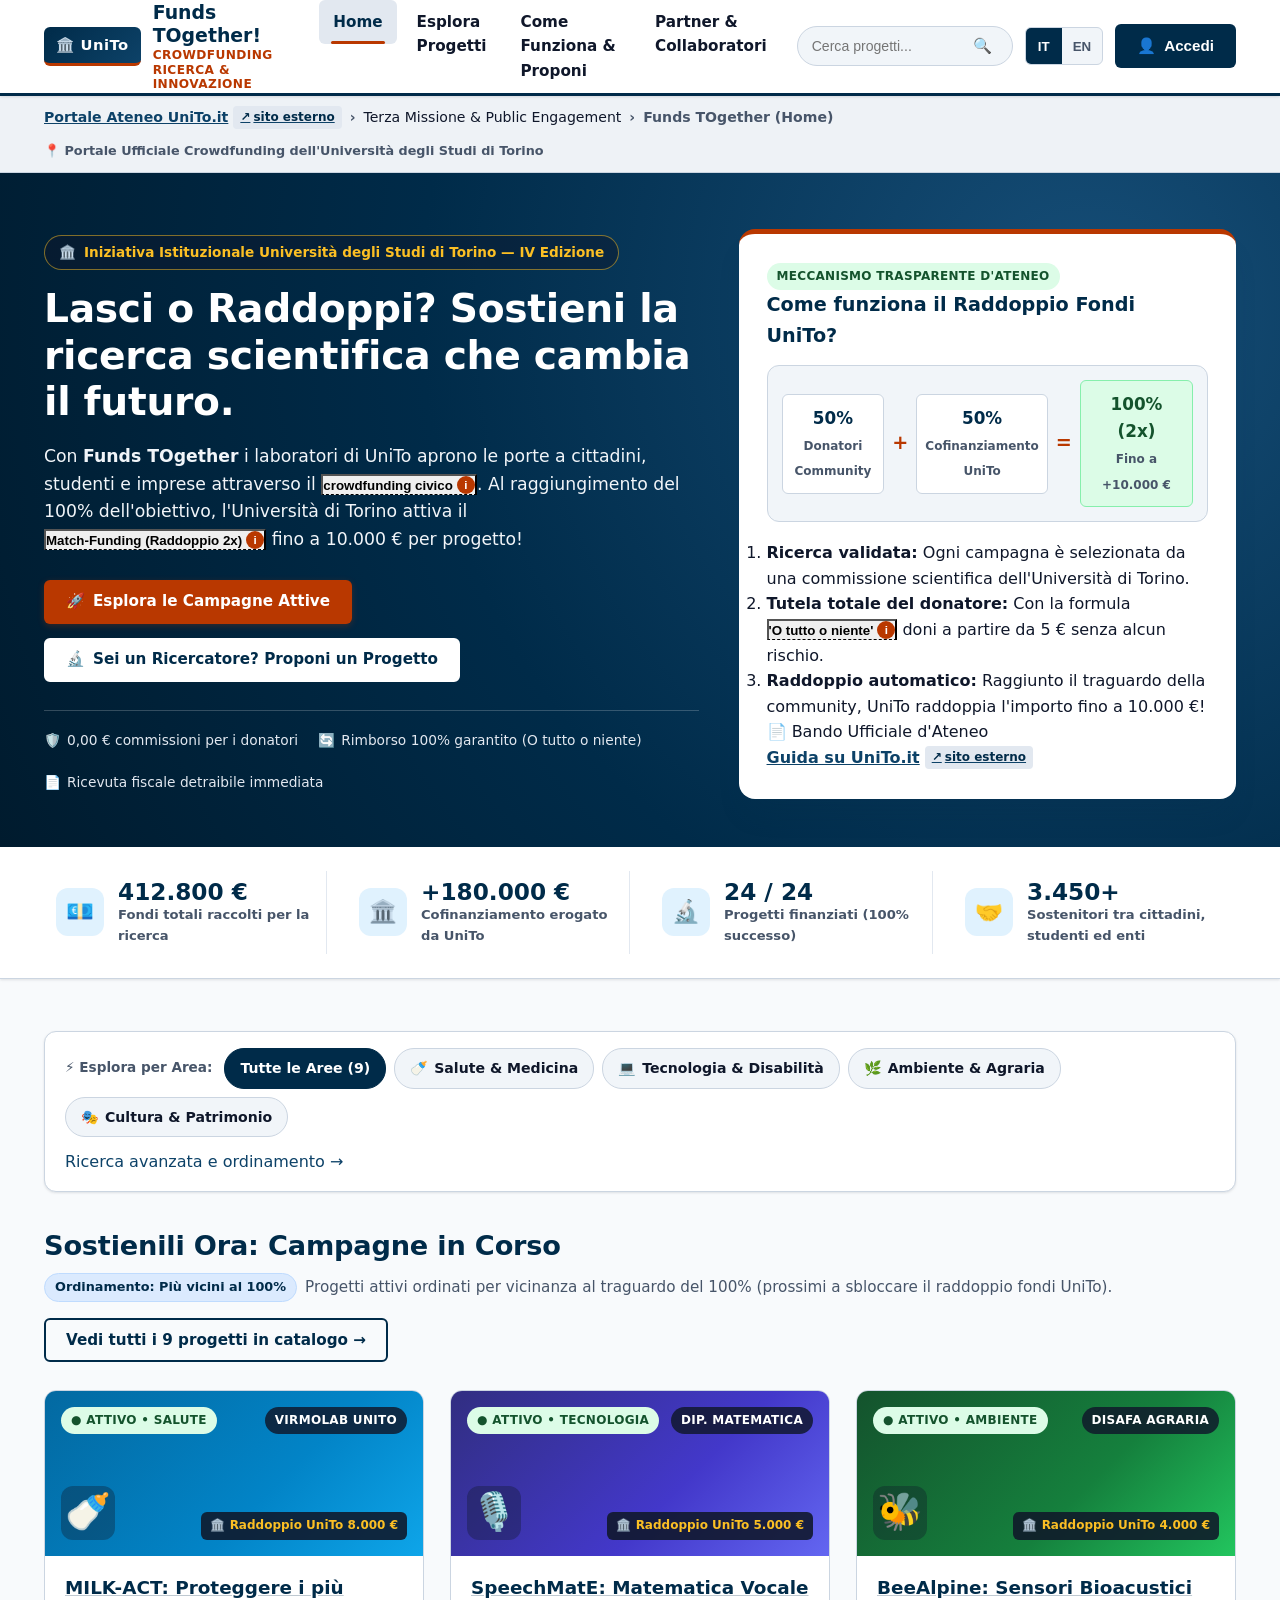
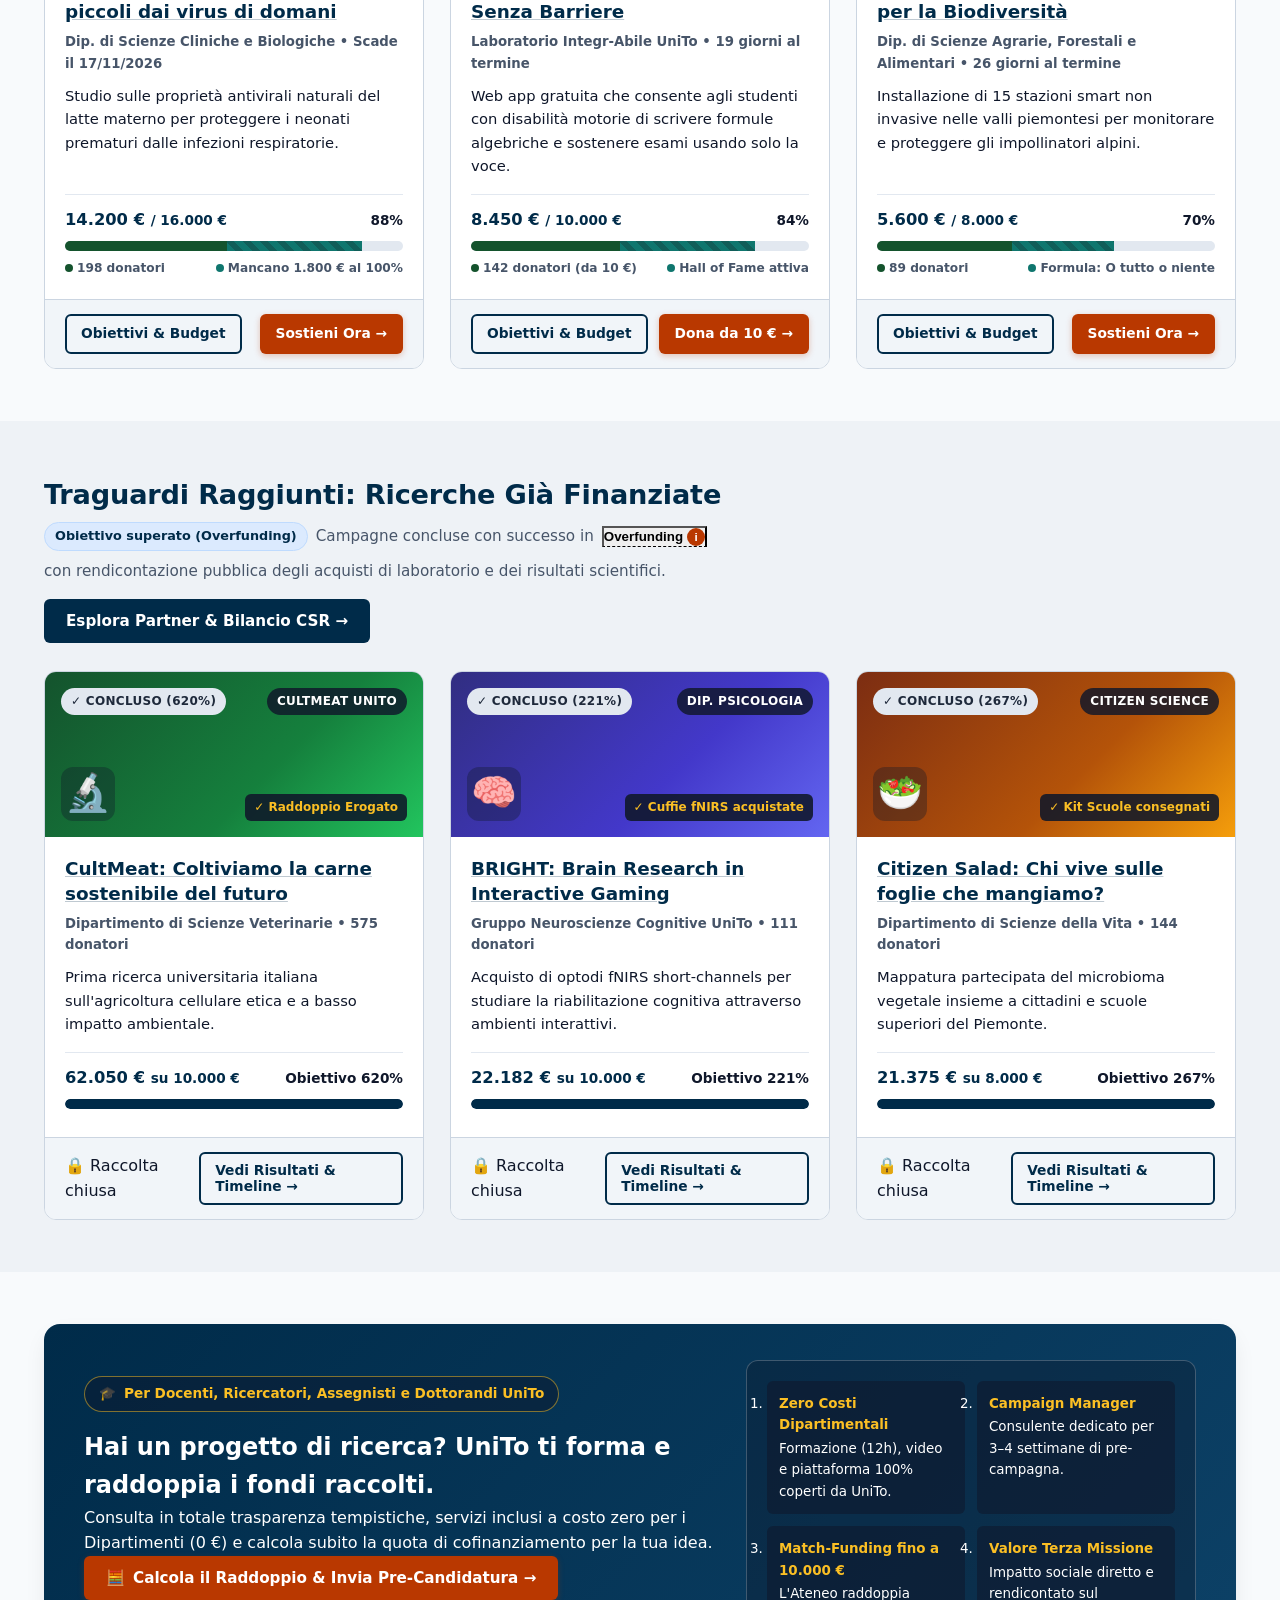
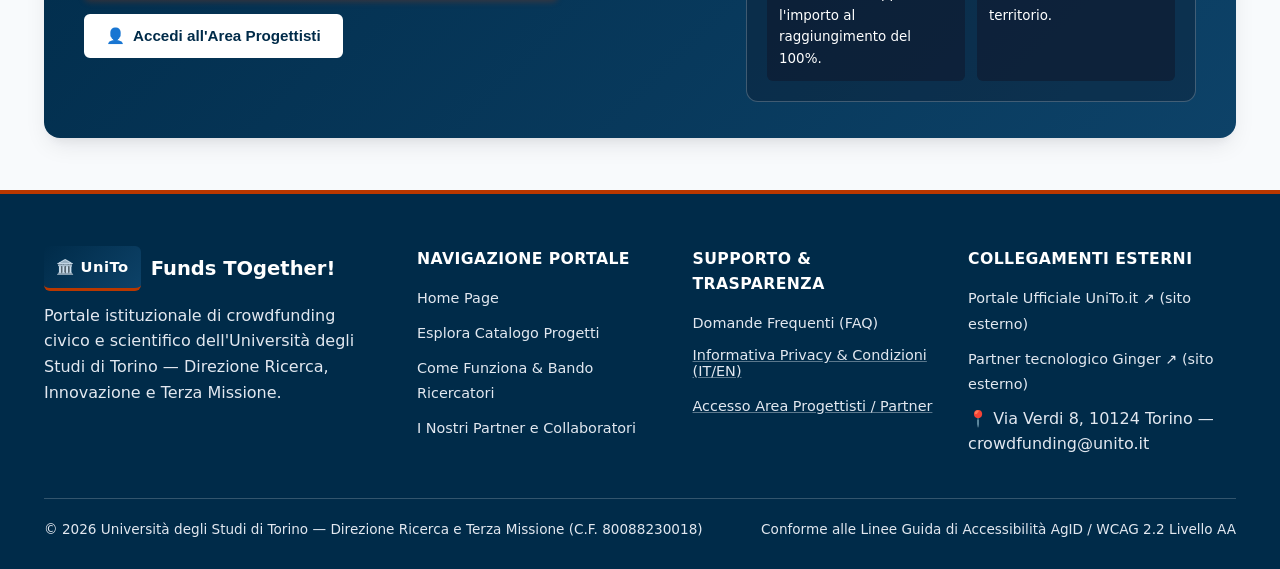
==== commit b3fa8196: "Update index.html" ====
--- a/index.html
+++ b/index.html
@@ -4,7 +4,73 @@
   <meta charset="UTF-8">
   <meta name="viewport" content="width=device-width, initial-scale=1.0">
   <title>UniTo Crowd — Funds TOgether | Portale Ufficiale Crowdfunding Università di Torino</title>
+  <meta name="description" content="Portale ufficiale di crowdfunding civico e scientifico dell'Università degli Studi di Torino (Funds TOgether). Sostieni la ricerca con il raddoppio fondi Match-Funding 2x fino a 10.000 euro.">
+  <link rel="canonical" href="https://tumolo25.github.io/miei-codici-html/index.html">
+  <meta property="og:type" content="website">
+  <meta property="og:title" content="UniTo Crowd — Funds TOgether | Crowdfunding Università di Torino">
+  <meta property="og:description" content="Sostieni i progetti di ricerca dell'Università di Torino: al raggiungimento del 100%, l'Ateneo raddoppia i fondi raccolti fino a 10.000 €.">
+  <meta property="og:url" content="https://tumolo25.github.io/miei-codici-html/index.html">
+  <meta property="og:updated_time" content="2026-11-16T09:00:00Z">
+  <meta property="article:modified_time" content="2026-11-16T09:00:00Z">
   <link rel="stylesheet" href="style.css">
+  <script type="application/ld+json">
+  {
+    "@context": "https://schema.org",
+    "@graph": [
+      {
+        "@type": "Organization",
+        "@id": "https://tumolo25.github.io/miei-codici-html/#organization",
+        "name": "Università degli Studi di Torino — Funds TOgether",
+        "url": "https://tumolo25.github.io/miei-codici-html/index.html",
+        "address": {
+          "@type": "PostalAddress",
+          "streetAddress": "Via Verdi 8",
+          "addressLocality": "Torino",
+          "postalCode": "10124",
+          "addressCountry": "IT"
+        },
+        "contactPoint": {
+          "@type": "ContactPoint",
+          "email": "crowdfunding@unito.it",
+          "contactType": "customer support",
+          "availableLanguage": ["Italian", "English"]
+        },
+        "sameAs": [
+          "https://www.unito.it",
+          "https://www.ideaginger.it"
+        ]
+      },
+      {
+        "@type": "WebSite",
+        "@id": "https://tumolo25.github.io/miei-codici-html/#website",
+        "url": "https://tumolo25.github.io/miei-codici-html/index.html",
+        "name": "UniTo Crowd — Funds TOgether",
+        "inLanguage": "it-IT",
+        "dateModified": "2026-11-16",
+        "publisher": {
+          "@id": "https://tumolo25.github.io/miei-codici-html/#organization"
+        }
+      },
+      {
+        "@type": "BreadcrumbList",
+        "itemListElement": [
+          {
+            "@type": "ListItem",
+            "position": 1,
+            "name": "Portale Ateneo UniTo.it",
+            "item": "https://www.unito.it"
+          },
+          {
+            "@type": "ListItem",
+            "position": 2,
+            "name": "Funds TOgether (Home)",
+            "item": "https://tumolo25.github.io/miei-codici-html/index.html"
+          }
+        ]
+      }
+    ]
+  }
+  </script>
 </head>
 <body>
 
@@ -14,37 +80,44 @@
   <!-- HEADER ISTITUZIONALE UNIFICATO STICKY -->
   <header class="site-header">
     <div class="container header-inner">
-      <a href="index.html" class="brand-logo" aria-label="UniTo Crowd Funds TOgether - Torna alla Home Page">
+      <a href="index.html" class="brand-logo">
         <span class="brand-badge"><span aria-hidden="true">🏛️</span> UniTo</span>
-        <div>
+        <span>
           <span lang="en">Funds TOgether!</span>
-          <span class="brand-sub" data-it="Crowdfunding Ricerca & Innovazione" data-en="Research & Innovation Crowdfunding">Crowdfunding Ricerca & Innovazione</span>
-        </div>
+          <span class="brand-sub" data-it="Crowdfunding Ricerca &amp; Innovazione" data-en="Research &amp; Innovation Crowdfunding">Crowdfunding Ricerca &amp; Innovazione</span>
+        </span>
       </a>
 
       <nav class="main-nav" aria-label="Menu Principale">
         <ul>
           <li><a href="index.html" class="active" aria-current="page" data-it="Home" data-en="Home">Home</a></li>
           <li><a href="catalogo.html" data-it="Esplora Progetti" data-en="Explore Projects">Esplora Progetti</a></li>
-          <li><a href="proponi.html" data-it="Come Funziona & Proponi" data-en="How It Works & Apply">Come Funziona & Proponi</a></li>
-          <li><a href="partner.html" data-it="Partner & Collaboratori" data-en="Partners & Network">Partner & Collaboratori</a></li>
+          <li><a href="proponi.html" data-it="Come Funziona &amp; Proponi" data-en="How It Works &amp; Apply">Come Funziona &amp; Proponi</a></li>
+          <li><a href="partner.html" data-it="Partner &amp; Collaboratori" data-en="Partners &amp; Network">Partner &amp; Collaboratori</a></li>
         </ul>
       </nav>
 
       <div class="header-actions">
-        <form id="header-search-form" class="header-search" role="search" aria-label="Ricerca rapida progetti">
+        <form id="header-search-form" class="header-search" role="search">
           <label for="header-search-input" class="sr-only" data-it="Cerca progetti nel portale" data-en="Search projects in the portal">Cerca progetti nel portale</label>
-          <input type="search" id="header-search-input"
+          <input type="search" id="header-search-input" name="q" autocomplete="off"
                  placeholder="Cerca progetti..."
                  data-placeholder-it="Cerca progetti..."
                  data-placeholder-en="Search projects...">
-          <button type="submit" aria-label="Avvia ricerca"><span aria-hidden="true">🔍</span></button>
+          <button type="submit">
+            <span aria-hidden="true">🔍</span>
+            <span class="sr-only" data-it="Avvia ricerca" data-en="Submit search">Avvia ricerca</span>
+          </button>
         </form>
 
         <!-- Selettore Lingua Globale IT | EN -->
-        <div class="lang-switch" role="group" aria-label="Selettore lingua / Language selector">
-          <button type="button" class="lang-btn active" data-lang="it" aria-pressed="true" aria-label="Lingua Italiana">IT</button>
-          <button type="button" class="lang-btn" data-lang="en" aria-pressed="false" aria-label="English Language">EN</button>
+        <div class="lang-switch" role="group" aria-label="Lingua / Language">
+          <button type="button" class="lang-btn active" data-lang="it" aria-pressed="true">
+            IT<span class="sr-only"> (Italiano)</span>
+          </button>
+          <button type="button" class="lang-btn" data-lang="en" aria-pressed="false">
+            EN<span class="sr-only"> (English)</span>
+          </button>
         </div>
 
         <!-- Accesso Unificato -->
@@ -66,7 +139,7 @@
             <span class="ext-badge"><span aria-hidden="true">↗</span> <span data-it="sito esterno" data-en="external site">sito esterno</span></span>
           </a>
         </li>
-        <li><span data-it="Terza Missione & Public Engagement" data-en="Third Mission & Public Engagement">Terza Missione & <span lang="en">Public Engagement</span></span></li>
+        <li><span data-it="Terza Missione &amp; Public Engagement" data-en="Third Mission &amp; Public Engagement">Terza Missione &amp; <span lang="en">Public Engagement</span></span></li>
         <li class="current" aria-current="page" data-it="Funds TOgether (Home)" data-en="Funds TOgether (Home)"><span lang="en">Funds TOgether</span> (Home)</li>
       </ol>
       <span class="breadcrumbs-meta">
@@ -104,24 +177,24 @@
                   data-en=" UniTo laboratories open their doors to citizens, students, and companies through ">
               i laboratori di UniTo aprono le porte a cittadini, studenti e imprese attraverso il
             </span>
-            <span class="term-tooltip" tabindex="0" style="color:var(--accent-gold);"
-                  data-tooltip="Crowdfunding civico: raccolta fondi online trasparente in cui tante persone sostengono insieme un progetto scientifico verificato dall'Università."
-                  data-tooltip-it="Crowdfunding civico: raccolta fondi online trasparente in cui tante persone sostengono insieme un progetto scientifico verificato dall'Università."
-                  data-tooltip-en="Civic crowdfunding: transparent online fundraising where citizens collectively back a scientific project verified by the University.">
+            <button type="button" class="term-tooltip term-tooltip-gold"
+                    data-tooltip="Crowdfunding civico: raccolta fondi online trasparente in cui tante persone sostengono insieme un progetto scientifico verificato dall'Università."
+                    data-tooltip-it="Crowdfunding civico: raccolta fondi online trasparente in cui tante persone sostengono insieme un progetto scientifico verificato dall'Università."
+                    data-tooltip-en="Civic crowdfunding: transparent online fundraising where citizens collectively back a scientific project verified by the University.">
               <span data-it="crowdfunding civico" data-en="civic crowdfunding">crowdfunding civico</span>
-              <i class="info-badge" aria-hidden="true">i</i>
-            </span>.
+              <span class="info-badge" aria-hidden="true">i</span>
+            </button>.
             <span data-it="Al raggiungimento del 100% dell'obiettivo, l'Università di Torino attiva il "
                   data-en="Upon reaching 100% of the goal, the University of Turin activates ">
               Al raggiungimento del 100% dell'obiettivo, l'Università di Torino attiva il
             </span>
-            <span class="term-tooltip" tabindex="0" style="color:var(--accent-gold);"
-                  data-tooltip="Match-Funding (Cofinanziamento): l'Università di Torino raddoppia i fondi donati dalla comunità fino a un tetto massimo di 10.000 € per progetto!"
-                  data-tooltip-it="Match-Funding (Cofinanziamento): l'Università di Torino raddoppia i fondi donati dalla comunità fino a un tetto massimo di 10.000 € per progetto!"
-                  data-tooltip-en="Match-Funding: the University of Turin doubles the funds donated by the community up to a maximum cap of €10,000 per project!">
+            <button type="button" class="term-tooltip term-tooltip-gold"
+                    data-tooltip="Match-Funding (Cofinanziamento): l'Università di Torino raddoppia i fondi donati dalla comunità fino a un tetto massimo di 10.000 € per progetto!"
+                    data-tooltip-it="Match-Funding (Cofinanziamento): l'Università di Torino raddoppia i fondi donati dalla comunità fino a un tetto massimo di 10.000 € per progetto!"
+                    data-tooltip-en="Match-Funding: the University of Turin doubles the funds donated by the community up to a maximum cap of €10,000 per project!">
               <span lang="en" data-it="Match-Funding (Raddoppio 2x)" data-en="Match-Funding (2x Doubling)">Match-Funding (Raddoppio 2x)</span>
-              <i class="info-badge" aria-hidden="true">i</i>
-            </span>
+              <span class="info-badge" aria-hidden="true">i</span>
+            </button>
             <span data-it=" fino a 10.000 € per progetto!" data-en=" up to €10,000 per project!"> fino a 10.000 € per progetto!</span>
           </p>
 
@@ -154,7 +227,7 @@
 
         <!-- Card Destra: Equazione Visuale del Raddoppio UniTo -->
         <aside class="hero-card" aria-labelledby="hero-card-heading">
-          <span class="badge badge-active" style="margin-bottom:8px;"
+          <span class="badge badge-active"
                 data-it="Meccanismo Trasparente d'Ateneo" data-en="Transparent University Mechanism">
             Meccanismo Trasparente d'Ateneo
           </span>
@@ -162,7 +235,7 @@
             Come funziona il Raddoppio Fondi UniTo?
           </h2>
 
-          <div class="match-formula-visual" role="group" aria-label="Formula del cofinanziamento: 50% Donatori Community più 50% Cofinanziamento UniTo uguale 100% impatto raddoppiato fino a 10.000 euro">
+          <div class="match-formula-visual">
             <div class="formula-step">
               <strong>50%</strong>
               <span data-it="Donatori Community" data-en="Community Backers">Donatori Community</span>
@@ -179,7 +252,7 @@
             </div>
           </div>
 
-          <ol style="padding-left:18px; font-size:0.9rem; display:flex; flex-direction:column; gap:10px; margin-bottom:18px;">
+          <ol class="hero-steps-list">
             <li>
               <strong data-it="Ricerca validata:" data-en="Validated research:">Ricerca validata:</strong>
               <span data-it=" Ogni campagna è selezionata da una commissione scientifica dell'Università di Torino."
@@ -190,13 +263,13 @@
             <li>
               <strong data-it="Tutela totale del donatore:" data-en="Full backer protection:">Tutela totale del donatore:</strong>
               <span data-it=" Con la formula " data-en=" Under the "> Con la formula </span>
-              <span class="term-tooltip" tabindex="0"
-                    data-tooltip="Regola 'O tutto o niente': se la campagna non raggiunge l'obiettivo minimo entro la scadenza, nessun importo viene trattenuto e ricevi il rimborso automatico."
-                    data-tooltip-it="Regola 'O tutto o niente': se la campagna non raggiunge l'obiettivo minimo entro la scadenza, nessun importo viene trattenuto e ricevi il rimborso automatico."
-                    data-tooltip-en="'All-or-Nothing' rule: if the campaign does not reach its minimum goal by the deadline, no money is charged and you receive an automatic full refund.">
+              <button type="button" class="term-tooltip"
+                      data-tooltip="Regola 'O tutto o niente': se la campagna non raggiunge l'obiettivo minimo entro la scadenza, nessun importo viene trattenuto e ricevi il rimborso automatico."
+                      data-tooltip-it="Regola 'O tutto o niente': se la campagna non raggiunge l'obiettivo minimo entro la scadenza, nessun importo viene trattenuto e ricevi il rimborso automatico."
+                      data-tooltip-en="'All-or-Nothing' rule: if the campaign does not reach its minimum goal by the deadline, no money is charged and you receive an automatic full refund.">
                 <span data-it="'O tutto o niente'" data-en="'All-or-Nothing'">'O tutto o niente'</span>
-                <i class="info-badge" aria-hidden="true">i</i>
-              </span>
+                <span class="info-badge" aria-hidden="true">i</span>
+              </button>
               <span data-it=" doni a partire da 5 € senza alcun rischio." data-en=" rule, you can donate from €5 risk-free."> doni a partire da 5 € senza alcun rischio.</span>
             </li>
             <li>
@@ -208,9 +281,9 @@
             </li>
           </ol>
 
-          <div style="background:var(--bg-subtle); padding:10px 14px; border-radius:var(--radius-sm); font-size:0.84rem; display:flex; justify-content:space-between; align-items:center; border:1px solid var(--border-color);">
+          <div class="hero-call-box">
             <span><span aria-hidden="true">📄</span> <span data-it="Bando Ufficiale d'Ateneo" data-en="Official University Call">Bando Ufficiale d'Ateneo</span></span>
-            <a href="https://www.unito.it" target="_blank" rel="noopener" class="ext-link">
+            <a href="https://www.unito.it/ricerca" target="_blank" rel="noopener" class="ext-link">
               <span data-it="Guida su UniTo.it" data-en="Guide on UniTo.it">Guida su UniTo.it</span>
               <span class="ext-badge"><span aria-hidden="true">↗</span> <span data-it="sito esterno" data-en="external site">sito esterno</span></span>
             </a>
@@ -220,7 +293,10 @@
     </section>
 
     <!-- STRISCIA KPI D'IMPATTO CERTIFICATO -->
-    <section class="impact-kpi-bar" aria-label="Indicatori chiave di impatto di Funds TOgether">
+    <section class="impact-kpi-bar" aria-labelledby="kpi-section-heading">
+      <h2 id="kpi-section-heading" class="sr-only" data-it="Risultati e indicatori di impatto di Funds TOgether" data-en="Funds TOgether impact metrics and results">
+        Risultati e indicatori di impatto di Funds TOgether
+      </h2>
       <div class="container kpi-grid">
         <div class="kpi-item">
           <div class="kpi-icon" aria-hidden="true">💶</div>
@@ -247,7 +323,7 @@
           <div class="kpi-icon" aria-hidden="true">🤝</div>
           <div>
             <div class="kpi-value">3.450+</div>
-            <div class="kpi-label" data-it="Sostenitori tra cittadini, studenti ed enti" data-en="Backers among citizens, students & partners">Sostenitori tra cittadini, studenti ed enti</div>
+            <div class="kpi-label" data-it="Sostenitori tra cittadini, studenti ed enti" data-en="Backers among citizens, students &amp; partners">Sostenitori tra cittadini, studenti ed enti</div>
           </div>
         </div>
       </div>
@@ -257,27 +333,27 @@
     <section class="section" aria-labelledby="active-campaigns-heading">
       <div class="container">
 
-        <!-- Scorciatoie Dipartimentali -->
-        <div class="quick-categories-bar" role="region" aria-label="Filtra rapidamente i progetti per area di ricerca">
+        <!-- Scorciatoie Dipartimentali con URL distinti (risolve WAVE Redundant Links) -->
+        <div class="quick-categories-bar">
           <div class="filter-pills">
             <span class="filter-label"><span aria-hidden="true">⚡</span> <span data-it="Esplora per Area:" data-en="Browse by Area:">Esplora per Area:</span></span>
-            <a href="catalogo.html" onclick="sessionStorage.setItem('unito_cat_filter','all');" class="pill-btn active"
+            <a href="catalogo.html?cat=all" onclick="sessionStorage.setItem('unito_cat_filter','all');" class="pill-btn active"
                data-it="Tutte le Aree (9)" data-en="All Areas (9)">Tutte le Aree (9)</a>
-            <a href="catalogo.html" onclick="sessionStorage.setItem('unito_cat_filter','salute');" class="pill-btn">
-              <span aria-hidden="true">🍼</span> <span data-it="Salute & Medicina" data-en="Health & Medicine">Salute & Medicina</span>
+            <a href="catalogo.html?cat=salute" onclick="sessionStorage.setItem('unito_cat_filter','salute');" class="pill-btn">
+              <span aria-hidden="true">🍼</span> <span data-it="Salute &amp; Medicina" data-en="Health &amp; Medicine">Salute &amp; Medicina</span>
             </a>
-            <a href="catalogo.html" onclick="sessionStorage.setItem('unito_cat_filter','tecnologia');" class="pill-btn">
-              <span aria-hidden="true">💻</span> <span data-it="Tecnologia & Disabilità" data-en="Tech & Accessibility">Tecnologia & Disabilità</span>
+            <a href="catalogo.html?cat=tecnologia" onclick="sessionStorage.setItem('unito_cat_filter','tecnologia');" class="pill-btn">
+              <span aria-hidden="true">💻</span> <span data-it="Tecnologia &amp; Disabilità" data-en="Tech &amp; Accessibility">Tecnologia &amp; Disabilità</span>
             </a>
-            <a href="catalogo.html" onclick="sessionStorage.setItem('unito_cat_filter','ambiente');" class="pill-btn">
-              <span aria-hidden="true">🌿</span> <span data-it="Ambiente & Agraria" data-en="Environment & Agriculture">Ambiente & Agraria</span>
+            <a href="catalogo.html?cat=ambiente" onclick="sessionStorage.setItem('unito_cat_filter','ambiente');" class="pill-btn">
+              <span aria-hidden="true">🌿</span> <span data-it="Ambiente &amp; Agraria" data-en="Environment &amp; Agriculture">Ambiente &amp; Agraria</span>
             </a>
-            <a href="catalogo.html" onclick="sessionStorage.setItem('unito_cat_filter','cultura');" class="pill-btn">
-              <span aria-hidden="true">🎭</span> <span data-it="Cultura & Patrimonio" data-en="Culture & Heritage">Cultura & Patrimonio</span>
+            <a href="catalogo.html?cat=cultura" onclick="sessionStorage.setItem('unito_cat_filter','cultura');" class="pill-btn">
+              <span aria-hidden="true">🎭</span> <span data-it="Cultura &amp; Patrimonio" data-en="Culture &amp; Heritage">Cultura &amp; Patrimonio</span>
             </a>
           </div>
-          <a href="catalogo.html" style="font-size:0.88rem; font-weight:700;"
-             data-it="Ricerca avanzata e ordinamento →" data-en="Advanced search & sorting →">
+          <a href="catalogo.html?sort=goal" class="quick-adv-link"
+             data-it="Ricerca avanzata e ordinamento →" data-en="Advanced search &amp; sorting →">
             Ricerca avanzata e ordinamento →
           </a>
         </div>
@@ -297,7 +373,7 @@
               </span>
             </p>
           </div>
-          <a href="catalogo.html" class="btn btn-outline"
+          <a href="catalogo.html?status=active" class="btn btn-outline"
              data-it="Vedi tutti i 9 progetti in catalogo →" data-en="View all 9 projects in catalog →">
             Vedi tutti i 9 progetti in catalogo →
           </a>
@@ -336,26 +412,28 @@
               </p>
               <div class="progress-box">
                 <div class="progress-stats">
-                  <span class="stat-raised">14.200 € <small style="font-weight:500; color:var(--text-muted);">/ 16.000 €</small></span>
-                  <strong style="color:var(--success-green);">88%</strong>
-                </div>
-                <div class="progress-bar-bg" role="progressbar" aria-valuenow="88" aria-valuemin="0" aria-valuemax="100" aria-label="Avanzamento raccolta MILK-ACT: 88%">
+                  <span class="stat-raised">14.200 € <small class="stat-goal">/ 16.000 €</small></span>
+                  <strong class="stat-pct">88%<span class="sr-only"> dell'obiettivo raggiunto</span></strong>
+                </div>
+                <div class="progress-bar-bg" aria-hidden="true">
                   <div class="progress-bar-fill" style="width:48%;"></div>
                   <div class="progress-bar-match" style="width:40%;"></div>
                 </div>
                 <div class="progress-legend">
-                  <span><i class="dot dot-comm" aria-hidden="true"></i><span data-it="198 donatori" data-en="198 backers">198 donatori</span></span>
-                  <span><i class="dot dot-match" aria-hidden="true"></i><span data-it="Mancano 1.800 € al 100%" data-en="€1,800 left to 100%">Mancano 1.800 € al 100%</span></span>
+                  <span><span class="dot dot-comm" aria-hidden="true"></span><span data-it="198 donatori" data-en="198 backers">198 donatori</span></span>
+                  <span><span class="dot dot-match" aria-hidden="true"></span><span data-it="Mancano 1.800 € al 100%" data-en="€1,800 left to 100%">Mancano 1.800 € al 100%</span></span>
                 </div>
               </div>
             </div>
             <div class="card-footer">
-              <a href="progetto.html?proj=milk-act" class="btn btn-outline"
-                 aria-label="Obiettivi e Budget del progetto MILK-ACT"
-                 data-it="Obiettivi & Budget" data-en="Goals & Budget">Obiettivi & Budget</a>
-              <a href="checkout.html?amount=50" class="btn btn-primary"
-                 aria-label="Sostieni ora il progetto MILK-ACT"
-                 data-it="Sostieni Ora →" data-en="Support Now →">Sostieni Ora →</a>
+              <a href="progetto.html?proj=milk-act#tab-budget" class="btn btn-outline">
+                <span data-it="Obiettivi &amp; Budget" data-en="Goals &amp; Budget">Obiettivi &amp; Budget</span>
+                <span class="sr-only"> — MILK-ACT</span>
+              </a>
+              <a href="checkout.html?proj=milk-act&amp;amount=50" class="btn btn-primary">
+                <span data-it="Sostieni Ora →" data-en="Support Now →">Sostieni Ora →</span>
+                <span class="sr-only"> MILK-ACT</span>
+              </a>
             </div>
           </article>
 
@@ -391,26 +469,28 @@
               </p>
               <div class="progress-box">
                 <div class="progress-stats">
-                  <span class="stat-raised">8.450 € <small style="font-weight:500; color:var(--text-muted);">/ 10.000 €</small></span>
-                  <strong style="color:var(--success-green);">84%</strong>
-                </div>
-                <div class="progress-bar-bg" role="progressbar" aria-valuenow="84" aria-valuemin="0" aria-valuemax="100" aria-label="Avanzamento raccolta SpeechMatE: 84%">
+                  <span class="stat-raised">8.450 € <small class="stat-goal">/ 10.000 €</small></span>
+                  <strong class="stat-pct">84%<span class="sr-only"> dell'obiettivo raggiunto</span></strong>
+                </div>
+                <div class="progress-bar-bg" aria-hidden="true">
                   <div class="progress-bar-fill" style="width:44%;"></div>
                   <div class="progress-bar-match" style="width:40%;"></div>
                 </div>
                 <div class="progress-legend">
-                  <span><i class="dot dot-comm" aria-hidden="true"></i><span data-it="142 donatori (da 10 €)" data-en="142 backers (from €10)">142 donatori (da 10 €)</span></span>
-                  <span><i class="dot dot-match" aria-hidden="true"></i><span data-it="Hall of Fame attiva" data-en="Hall of Fame active"><span lang="en">Hall of Fame</span> attiva</span></span>
+                  <span><span class="dot dot-comm" aria-hidden="true"></span><span data-it="142 donatori (da 10 €)" data-en="142 backers (from €10)">142 donatori (da 10 €)</span></span>
+                  <span><span class="dot dot-match" aria-hidden="true"></span><span data-it="Hall of Fame attiva" data-en="Hall of Fame active"><span lang="en">Hall of Fame</span> attiva</span></span>
                 </div>
               </div>
             </div>
             <div class="card-footer">
-              <a href="progetto.html?proj=speechmate" class="btn btn-outline"
-                 aria-label="Obiettivi e Budget del progetto SpeechMatE"
-                 data-it="Obiettivi & Budget" data-en="Goals & Budget">Obiettivi & Budget</a>
-              <a href="checkout.html?amount=10" class="btn btn-primary"
-                 aria-label="Dona da 10 euro per il progetto SpeechMatE"
-                 data-it="Dona da 10 € →" data-en="Donate from €10 →">Dona da 10 € →</a>
+              <a href="progetto.html?proj=speechmate#tab-budget" class="btn btn-outline">
+                <span data-it="Obiettivi &amp; Budget" data-en="Goals &amp; Budget">Obiettivi &amp; Budget</span>
+                <span class="sr-only"> — SpeechMatE</span>
+              </a>
+              <a href="checkout.html?proj=speechmate&amp;amount=10" class="btn btn-primary">
+                <span data-it="Dona da 10 € →" data-en="Donate from €10 →">Dona da 10 € →</span>
+                <span class="sr-only"> SpeechMatE</span>
+              </a>
             </div>
           </article>
 
@@ -428,7 +508,7 @@
             </div>
             <div class="card-body">
               <h3 class="card-title">
-                <a href="progetto.html?proj=milk-act"
+                <a href="progetto.html?proj=milk-act&amp;ref=beealpine"
                    data-it="BeeAlpine: Sensori Bioacustici per la Biodiversità"
                    data-en="BeeAlpine: Bioacoustic Sensors for Alpine Biodiversity">
                   <span lang="en">BeeAlpine</span>: Sensori Bioacustici per la Biodiversità
@@ -446,26 +526,28 @@
               </p>
               <div class="progress-box">
                 <div class="progress-stats">
-                  <span class="stat-raised">5.600 € <small style="font-weight:500; color:var(--text-muted);">/ 8.000 €</small></span>
-                  <strong style="color:var(--success-green);">70%</strong>
-                </div>
-                <div class="progress-bar-bg" role="progressbar" aria-valuenow="70" aria-valuemin="0" aria-valuemax="100" aria-label="Avanzamento raccolta BeeAlpine: 70%">
+                  <span class="stat-raised">5.600 € <small class="stat-goal">/ 8.000 €</small></span>
+                  <strong class="stat-pct">70%<span class="sr-only"> dell'obiettivo raggiunto</span></strong>
+                </div>
+                <div class="progress-bar-bg" aria-hidden="true">
                   <div class="progress-bar-fill" style="width:40%;"></div>
                   <div class="progress-bar-match" style="width:30%;"></div>
                 </div>
                 <div class="progress-legend">
-                  <span><i class="dot dot-comm" aria-hidden="true"></i><span data-it="89 donatori" data-en="89 backers">89 donatori</span></span>
-                  <span><i class="dot dot-match" aria-hidden="true"></i><span data-it="Formula: O tutto o niente" data-en="Rule: All-or-nothing">Formula: O tutto o niente</span></span>
+                  <span><span class="dot dot-comm" aria-hidden="true"></span><span data-it="89 donatori" data-en="89 backers">89 donatori</span></span>
+                  <span><span class="dot dot-match" aria-hidden="true"></span><span data-it="Formula: O tutto o niente" data-en="Rule: All-or-nothing">Formula: O tutto o niente</span></span>
                 </div>
               </div>
             </div>
             <div class="card-footer">
-              <a href="progetto.html?proj=milk-act" class="btn btn-outline"
-                 aria-label="Obiettivi e Budget del progetto BeeAlpine"
-                 data-it="Obiettivi & Budget" data-en="Goals & Budget">Obiettivi & Budget</a>
-              <a href="checkout.html?amount=25" class="btn btn-primary"
-                 aria-label="Sostieni ora il progetto BeeAlpine"
-                 data-it="Sostieni Ora →" data-en="Support Now →">Sostieni Ora →</a>
+              <a href="progetto.html?proj=milk-act&amp;ref=beealpine#tab-budget" class="btn btn-outline">
+                <span data-it="Obiettivi &amp; Budget" data-en="Goals &amp; Budget">Obiettivi &amp; Budget</span>
+                <span class="sr-only"> — BeeAlpine</span>
+              </a>
+              <a href="checkout.html?proj=beealpine&amp;amount=25" class="btn btn-primary">
+                <span data-it="Sostieni Ora →" data-en="Support Now →">Sostieni Ora →</span>
+                <span class="sr-only"> BeeAlpine</span>
+              </a>
             </div>
           </article>
         </div>
@@ -485,21 +567,21 @@
                 Obiettivo superato (Overfunding)
               </span>
               <span data-it="Campagne concluse con successo in " data-en="Successfully completed campaigns in ">Campagne concluse con successo in </span>
-              <span class="term-tooltip" tabindex="0"
-                    data-tooltip="Overfunding: raccolta fondi che supera il 100% dell'obiettivo iniziale, permettendo ai ricercatori di finanziare estensioni dello studio (stretch goals)."
-                    data-tooltip-it="Overfunding: raccolta fondi che supera il 100% dell'obiettivo iniziale, permettendo ai ricercatori di finanziare estensioni dello studio (stretch goals)."
-                    data-tooltip-en="Overfunding: fundraising that exceeds 100% of the initial goal, allowing researchers to fund study extensions (stretch goals).">
-                <span lang="en">Overfunding</span> <i class="info-badge" aria-hidden="true">i</i>
-              </span>
+              <button type="button" class="term-tooltip"
+                      data-tooltip="Overfunding: raccolta fondi che supera il 100% dell'obiettivo iniziale, permettendo ai ricercatori di finanziare estensioni dello studio (stretch goals)."
+                      data-tooltip-it="Overfunding: raccolta fondi che supera il 100% dell'obiettivo iniziale, permettendo ai ricercatori di finanziare estensioni dello studio (stretch goals)."
+                      data-tooltip-en="Overfunding: fundraising that exceeds 100% of the initial goal, allowing researchers to fund study extensions (stretch goals).">
+                <span lang="en">Overfunding</span> <span class="info-badge" aria-hidden="true">i</span>
+              </button>
               <span data-it=" con rendicontazione pubblica degli acquisti di laboratorio e dei risultati scientifici."
                     data-en=" with public reporting of laboratory purchases and scientific results.">
                 con rendicontazione pubblica degli acquisti di laboratorio e dei risultati scientifici.
               </span>
             </p>
           </div>
-          <a href="partner.html" class="btn btn-secondary"
-             data-it="Esplora Partner & Bilancio CSR →" data-en="Explore Partners & CSR Impact →">
-            Esplora Partner & Bilancio CSR →
+          <a href="partner.html#cat-aziende" class="btn btn-secondary"
+             data-it="Esplora Partner &amp; Bilancio CSR →" data-en="Explore Partners &amp; CSR Impact →">
+            Esplora Partner &amp; Bilancio CSR →
           </a>
         </div>
 
@@ -517,24 +599,25 @@
               </div>
             </div>
             <div class="card-body">
-              <h3 class="card-title"><a href="progetto.html?proj=bright"><span lang="en">CultMeat</span>: Coltiviamo la carne sostenibile del futuro</a></h3>
+              <h3 class="card-title"><a href="progetto.html?proj=bright&amp;ref=cultmeat"><span lang="en">CultMeat</span>: Coltiviamo la carne sostenibile del futuro</a></h3>
               <p class="card-author">Dipartimento di Scienze Veterinarie • 575 donatori</p>
               <p class="card-desc">Prima ricerca universitaria italiana sull'agricoltura cellulare etica e a basso impatto ambientale.</p>
               <div class="progress-box">
                 <div class="progress-stats">
-                  <span class="stat-raised">62.050 € <small style="font-weight:500; color:var(--text-muted);">su 10.000 €</small></span>
-                  <strong style="color:var(--unito-navy);">Obiettivo 620%</strong>
-                </div>
-                <div class="progress-bar-bg" role="progressbar" aria-valuenow="100" aria-valuemin="0" aria-valuemax="100" aria-label="Campagna CultMeat conclusa al 620% dell'obiettivo"><div class="progress-bar-fill closed" style="width:100%;"></div></div>
+                  <span class="stat-raised">62.050 € <small class="stat-goal">su 10.000 €</small></span>
+                  <strong class="stat-closed-goal">Obiettivo 620%</strong>
+                </div>
+                <div class="progress-bar-bg" aria-hidden="true"><div class="progress-bar-fill closed" style="width:100%;"></div></div>
               </div>
             </div>
             <div class="card-footer">
-              <span style="font-size:0.8rem; color:var(--text-muted); font-weight:700;">
+              <span class="closed-status-label">
                 <span aria-hidden="true">🔒</span> <span data-it="Raccolta chiusa" data-en="Funding closed">Raccolta chiusa</span>
               </span>
-              <a href="progetto.html?proj=bright" class="btn btn-outline"
-                 aria-label="Vedi risultati e timeline del progetto CultMeat"
-                 data-it="Vedi Risultati & Timeline →" data-en="View Results & Timeline →">Vedi Risultati & Timeline →</a>
+              <a href="progetto.html?proj=bright&amp;ref=cultmeat#tab-aggiornamenti" class="btn btn-outline">
+                <span data-it="Vedi Risultati &amp; Timeline →" data-en="View Results &amp; Timeline →">Vedi Risultati &amp; Timeline →</span>
+                <span class="sr-only"> — CultMeat</span>
+              </a>
             </div>
           </article>
 
@@ -556,19 +639,20 @@
               <p class="card-desc">Acquisto di optodi fNIRS <span lang="en">short-channels</span> per studiare la riabilitazione cognitiva attraverso ambienti interattivi.</p>
               <div class="progress-box">
                 <div class="progress-stats">
-                  <span class="stat-raised">22.182 € <small style="font-weight:500; color:var(--text-muted);">su 10.000 €</small></span>
-                  <strong style="color:var(--unito-navy);">Obiettivo 221%</strong>
-                </div>
-                <div class="progress-bar-bg" role="progressbar" aria-valuenow="100" aria-valuemin="0" aria-valuemax="100" aria-label="Campagna BRIGHT conclusa al 221% dell'obiettivo"><div class="progress-bar-fill closed" style="width:100%;"></div></div>
+                  <span class="stat-raised">22.182 € <small class="stat-goal">su 10.000 €</small></span>
+                  <strong class="stat-closed-goal">Obiettivo 221%</strong>
+                </div>
+                <div class="progress-bar-bg" aria-hidden="true"><div class="progress-bar-fill closed" style="width:100%;"></div></div>
               </div>
             </div>
             <div class="card-footer">
-              <span style="font-size:0.8rem; color:var(--text-muted); font-weight:700;">
+              <span class="closed-status-label">
                 <span aria-hidden="true">🔒</span> <span data-it="Raccolta chiusa" data-en="Funding closed">Raccolta chiusa</span>
               </span>
-              <a href="progetto.html?proj=bright" class="btn btn-outline"
-                 aria-label="Vedi risultati e timeline del progetto BRIGHT"
-                 data-it="Vedi Risultati & Timeline →" data-en="View Results & Timeline →">Vedi Risultati & Timeline →</a>
+              <a href="progetto.html?proj=bright#tab-aggiornamenti" class="btn btn-outline">
+                <span data-it="Vedi Risultati &amp; Timeline →" data-en="View Results &amp; Timeline →">Vedi Risultati &amp; Timeline →</span>
+                <span class="sr-only"> — BRIGHT</span>
+              </a>
             </div>
           </article>
 
@@ -585,24 +669,25 @@
               </div>
             </div>
             <div class="card-body">
-              <h3 class="card-title"><a href="progetto.html?proj=bright"><span lang="en">Citizen Salad</span>: Chi vive sulle foglie che mangiamo?</a></h3>
+              <h3 class="card-title"><a href="progetto.html?proj=bright&amp;ref=citizensalad"><span lang="en">Citizen Salad</span>: Chi vive sulle foglie che mangiamo?</a></h3>
               <p class="card-author">Dipartimento di Scienze della Vita • 144 donatori</p>
               <p class="card-desc">Mappatura partecipata del microbioma vegetale insieme a cittadini e scuole superiori del Piemonte.</p>
               <div class="progress-box">
                 <div class="progress-stats">
-                  <span class="stat-raised">21.375 € <small style="font-weight:500; color:var(--text-muted);">su 8.000 €</small></span>
-                  <strong style="color:var(--unito-navy);">Obiettivo 267%</strong>
-                </div>
-                <div class="progress-bar-bg" role="progressbar" aria-valuenow="100" aria-valuemin="0" aria-valuemax="100" aria-label="Campagna Citizen Salad conclusa al 267% dell'obiettivo"><div class="progress-bar-fill closed" style="width:100%;"></div></div>
+                  <span class="stat-raised">21.375 € <small class="stat-goal">su 8.000 €</small></span>
+                  <strong class="stat-closed-goal">Obiettivo 267%</strong>
+                </div>
+                <div class="progress-bar-bg" aria-hidden="true"><div class="progress-bar-fill closed" style="width:100%;"></div></div>
               </div>
             </div>
             <div class="card-footer">
-              <span style="font-size:0.8rem; color:var(--text-muted); font-weight:700;">
+              <span class="closed-status-label">
                 <span aria-hidden="true">🔒</span> <span data-it="Raccolta chiusa" data-en="Funding closed">Raccolta chiusa</span>
               </span>
-              <a href="progetto.html?proj=bright" class="btn btn-outline"
-                 aria-label="Vedi risultati e timeline del progetto Citizen Salad"
-                 data-it="Vedi Risultati & Timeline →" data-en="View Results & Timeline →">Vedi Risultati & Timeline →</a>
+              <a href="progetto.html?proj=bright&amp;ref=citizensalad#tab-aggiornamenti" class="btn btn-outline">
+                <span data-it="Vedi Risultati &amp; Timeline →" data-en="View Results &amp; Timeline →">Vedi Risultati &amp; Timeline →</span>
+                <span class="sr-only"> — Citizen Salad</span>
+              </a>
             </div>
           </article>
         </div>
@@ -614,29 +699,29 @@
       <div class="container">
         <div class="researcher-cta-banner">
           <div>
-            <span class="hero-tag" style="margin-bottom:10px;">
+            <span class="hero-tag">
               <span aria-hidden="true">🎓</span>
               <span data-it="Per Docenti, Ricercatori, Assegnisti e Dottorandi UniTo"
-                    data-en="For UniTo Faculty, Researchers, Postdocs & PhD Students">
+                    data-en="For UniTo Faculty, Researchers, Postdocs &amp; PhD Students">
                 Per Docenti, Ricercatori, Assegnisti e Dottorandi UniTo
               </span>
             </span>
-            <h2 id="researchers-callout-heading" style="font-size:1.75rem; margin-bottom:12px;"
+            <h2 id="researchers-callout-heading" class="researcher-cta-title"
                 data-it="Hai un progetto di ricerca? UniTo ti forma e raddoppia i fondi raccolti."
                 data-en="Have a research project? UniTo trains your team and doubles the funds raised.">
               Hai un progetto di ricerca? UniTo ti forma e raddoppia i fondi raccolti.
             </h2>
-            <p style="color:#e2e8f0; font-size:0.98rem; margin-bottom:20px;"
+            <p class="researcher-cta-desc"
                data-it="Consulta in totale trasparenza tempistiche, servizi inclusi a costo zero per i Dipartimenti (0 €) e calcola subito la quota di cofinanziamento per la tua idea."
                data-en="Check timelines, zero-cost services included for Departments (€0), and calculate your match-funding share right away.">
               Consulta in totale trasparenza tempistiche, servizi inclusi a costo zero per i Dipartimenti (0 €) e calcola subito la quota di cofinanziamento per la tua idea.
             </p>
-            <div style="display:flex; gap:12px; flex-wrap:wrap;">
-              <a href="proponi.html" class="btn btn-primary">
+            <div class="hero-cta-group">
+              <a href="proponi.html#candidatura-section" class="btn btn-primary">
                 <span aria-hidden="true">🧮</span>
-                <span data-it="Calcola il Raddoppio & Invia Pre-Candidatura →"
-                      data-en="Calculate Match-Funding & Apply Now →">
-                  Calcola il Raddoppio & Invia Pre-Candidatura →
+                <span data-it="Calcola il Raddoppio &amp; Invia Pre-Candidatura →"
+                      data-en="Calculate Match-Funding &amp; Apply Now →">
+                  Calcola il Raddoppio &amp; Invia Pre-Candidatura →
                 </span>
               </a>
               <button type="button" class="btn btn-light" data-open-login>
@@ -646,24 +731,24 @@
             </div>
           </div>
 
-          <div class="researcher-steps-mini">
-            <div class="mini-step-box">
-              <strong data-it="1. Zero Costi Dipartimentali" data-en="1. Zero Department Costs">1. Zero Costi Dipartimentali</strong>
-              <span data-it="Formazione (12h), video e piattaforma 100% coperti da UniTo." data-en="Training (12h), video & platform 100% covered by UniTo.">Formazione (12h), video e piattaforma 100% coperti da UniTo.</span>
-            </div>
-            <div class="mini-step-box">
-              <strong data-it="2. Campaign Manager" data-en="2. Campaign Manager">2. <span lang="en">Campaign Manager</span></strong>
+          <ol class="researcher-steps-mini">
+            <li class="mini-step-box">
+              <strong data-it="Zero Costi Dipartimentali" data-en="Zero Department Costs">Zero Costi Dipartimentali</strong>
+              <span data-it="Formazione (12h), video e piattaforma 100% coperti da UniTo." data-en="Training (12h), video &amp; platform 100% covered by UniTo.">Formazione (12h), video e piattaforma 100% coperti da UniTo.</span>
+            </li>
+            <li class="mini-step-box">
+              <strong data-it="Campaign Manager" data-en="Campaign Manager"><span lang="en">Campaign Manager</span></strong>
               <span data-it="Consulente dedicato per 3–4 settimane di pre-campagna." data-en="Dedicated consultant for 3–4 weeks of pre-campaign.">Consulente dedicato per 3–4 settimane di pre-campagna.</span>
-            </div>
-            <div class="mini-step-box">
-              <strong data-it="3. Match-Funding fino a 10.000 €" data-en="3. Match-Funding up to €10,000">3. <span lang="en">Match-Funding</span> fino a 10.000 €</strong>
+            </li>
+            <li class="mini-step-box">
+              <strong data-it="Match-Funding fino a 10.000 €" data-en="Match-Funding up to €10,000"><span lang="en">Match-Funding</span> fino a 10.000 €</strong>
               <span data-it="L'Ateneo raddoppia l'importo al raggiungimento del 100%." data-en="The University doubles the amount once 100% is reached.">L'Ateneo raddoppia l'importo al raggiungimento del 100%.</span>
-            </div>
-            <div class="mini-step-box">
-              <strong data-it="4. Valore Terza Missione" data-en="4. Public Engagement">4. Valore Terza Missione</strong>
+            </li>
+            <li class="mini-step-box">
+              <strong data-it="Valore Terza Missione" data-en="Public Engagement">Valore Terza Missione</strong>
               <span data-it="Impatto sociale diretto e rendicontato sul territorio." data-en="Direct and accountable social impact on the territory.">Impatto sociale diretto e rendicontato sul territorio.</span>
-            </div>
-          </div>
+            </li>
+          </ol>
         </div>
       </div>
     </section>
@@ -677,10 +762,10 @@
       <div class="footer-grid">
         <div>
           <div class="footer-brand">
-            <span class="brand-badge" style="background:#ffffff; color:var(--unito-navy);"><span aria-hidden="true">🏛️</span> UniTo</span>
+            <span class="brand-badge footer-badge-invert"><span aria-hidden="true">🏛️</span> UniTo</span>
             <span lang="en">Funds TOgether!</span>
           </div>
-          <p style="font-size:0.88rem; color:#cbd5e1; margin-bottom:12px;"
+          <p class="footer-desc"
              data-it="Portale istituzionale di crowdfunding civico e scientifico dell'Università degli Studi di Torino — Direzione Ricerca, Innovazione e Terza Missione."
              data-en="Institutional civic and scientific crowdfunding portal of the University of Turin — Research, Innovation and Third Mission Directorate.">
             Portale istituzionale di crowdfunding civico e scientifico dell'Università degli Studi di Torino — Direzione Ricerca, Innovazione e Terza Missione.
@@ -690,21 +775,21 @@
         <div class="footer-col">
           <h3 class="footer-heading" data-it="Navigazione Portale" data-en="Portal Navigation">Navigazione Portale</h3>
           <ul>
-            <li><a href="index.html" data-it="Home Page" data-en="Home Page">Home Page</a></li>
+            <li><a href="index.html#main-content" data-it="Home Page" data-en="Home Page">Home Page</a></li>
             <li><a href="catalogo.html" data-it="Esplora Catalogo Progetti" data-en="Explore Projects Catalog">Esplora Catalogo Progetti</a></li>
-            <li><a href="proponi.html" data-it="Come Funziona & Bando Ricercatori" data-en="How It Works & Researchers Call">Come Funziona & Bando Ricercatori</a></li>
-            <li><a href="partner.html" data-it="I Nostri Partner e Collaboratori" data-en="Our Partners & Network">I Nostri Partner e Collaboratori</a></li>
+            <li><a href="proponi.html" data-it="Come Funziona &amp; Bando Ricercatori" data-en="How It Works &amp; Researchers Call">Come Funziona &amp; Bando Ricercatori</a></li>
+            <li><a href="partner.html" data-it="I Nostri Partner e Collaboratori" data-en="Our Partners &amp; Network">I Nostri Partner e Collaboratori</a></li>
           </ul>
         </div>
 
         <div class="footer-col">
-          <h3 class="footer-heading" data-it="Supporto & Trasparenza" data-en="Support & Transparency">Supporto & Trasparenza</h3>
+          <h3 class="footer-heading" data-it="Supporto &amp; Trasparenza" data-en="Support &amp; Transparency">Supporto &amp; Trasparenza</h3>
           <ul>
             <li><a href="proponi.html#faq-section" data-it="Domande Frequenti (FAQ)" data-en="Frequently Asked Questions (FAQ)">Domande Frequenti (FAQ)</a></li>
             <li>
               <button type="button" class="footer-link-btn" data-open-privacy
-                      data-it="Informativa Privacy & Condizioni (IT/EN)" data-en="Privacy Policy & Terms of Use (IT/EN)">
-                Informativa Privacy & Condizioni (IT/EN)
+                      data-it="Informativa Privacy &amp; Condizioni (IT/EN)" data-en="Privacy Policy &amp; Terms of Use (IT/EN)">
+                Informativa Privacy &amp; Condizioni (IT/EN)
               </button>
             </li>
             <li>
@@ -721,7 +806,7 @@
           <ul>
             <li><a href="https://www.unito.it" target="_blank" rel="noopener">Portale Ufficiale UniTo.it <span aria-hidden="true">↗</span> (sito esterno)</a></li>
             <li><a href="https://www.ideaginger.it" target="_blank" rel="noopener">Partner tecnologico Ginger <span aria-hidden="true">↗</span> (sito esterno)</a></li>
-            <li><span style="font-size:0.84rem; color:#cbd5e1;"><span aria-hidden="true">📍</span> Via Verdi 8, 10124 Torino — crowdfunding@unito.it</span></li>
+            <li><span class="footer-address"><span aria-hidden="true">📍</span> Via Verdi 8, 10124 Torino — crowdfunding@unito.it</span></li>
           </ul>
         </div>
       </div>
--- a/style.css
+++ b/style.css
@@ -1,25 +1,25 @@
 /* ==========================================================================
-   UniTo Crowd — Funds TOgether | Foglio di Stile Principale (style.css — V2)
-   Design System Istituzionale conforme alle 10 Euristiche di Nielsen e Principi HCI
-   Autori: Gruppo I (Stigliano Antonio, Tumolo Christian) — UniTo Informatica
+   UniTo Crowd — Funds TOgether | Foglio di Stile Principale (style.css)
+   Design System Istituzionale conforme a WCAG 2.2 Livello AA e W3C CSS3
    ========================================================================== */
 
 :root {
-  /* Palette Istituzionale Università degli Studi di Torino + Funds TOgether */
+  /* Palette Istituzionale Università degli Studi di Torino + Funds TOgether
+     Calibrata per garantire un rapporto di contrasto >= 4.5:1 (WCAG 2.2 AA) */
   --unito-navy: #002b49;
   --unito-navy-dark: #001b2e;
   --unito-navy-light: #0d4268;
   --unito-blue-soft: #e0f2fe;
-  --unito-red: #c62828;
-  --accent-orange: #e65c00;
-  --accent-orange-hover: #c24d00;
-  --accent-gold: #fbbf24;
-  --success-green: #15803d;
+  --unito-red: #b91c1c;
+  --accent-orange: #b93800;        /* Contrasto su #ffffff: 5.79:1 (WCAG AA) */
+  --accent-orange-hover: #9a2e00;  /* Contrasto su #ffffff: 7.60:1 (WCAG AAA) */
+  --accent-gold: #fbbf24;          /* Contrasto su #002b49: 8.73:1 (WCAG AAA) */
+  --success-green: #14532d;        /* Contrasto su #dcfce7: 8.30:1 / su #ffffff: 8.95:1 */
   --success-bg: #dcfce7;
-  --match-teal: #0d9488;
-  --warning-amber: #b45309;
+  --match-teal: #0f766e;           /* Contrasto su #ffffff: 5.47:1 (WCAG AA) */
+  --warning-amber: #92400e;        /* Contrasto su #fef3c7: 6.37:1 (WCAG AA) */
   --warning-bg: #fef3c7;
-  --error-red: #b91c1c;
+  --error-red: #b91c1c;            /* Contrasto su #ffffff: 6.47:1 (WCAG AA) */
   --error-bg: #fee2e2;
 
   /* Superfici e Tipografia */
@@ -27,11 +27,11 @@
   --bg-card: #ffffff;
   --bg-subtle: #f1f5f9;
   --text-main: #0f172a;
-  --text-muted: #475569;
+  --text-muted: #475569;           /* Contrasto su #ffffff: 7.58:1 / su #f1f5f9: 6.80:1 */
   --border-color: #cbd5e1;
 
-  /* Elevazione, Raggi e Focus (Accessibilità WCAG) */
-  --focus-ring: 0 0 0 3px rgba(230, 92, 0, 0.4);
+  /* Elevazione, Raggi e Focus Visibile (WCAG 2.2 - 2.4.7 / 2.4.11 / 2.4.13) */
+  --focus-ring: 0 0 0 3px rgba(185, 56, 0, 0.45);
   --shadow-sm: 0 1px 3px rgba(15, 23, 42, 0.08), 0 1px 2px rgba(15, 23, 42, 0.04);
   --shadow-md: 0 10px 25px -5px rgba(15, 23, 42, 0.1), 0 8px 10px -6px rgba(15, 23, 42, 0.06);
   --shadow-lg: 0 20px 30px -10px rgba(0, 43, 73, 0.18);
@@ -49,6 +49,8 @@
 
 html {
   scroll-behavior: smooth;
+  /* Previene la copertura del focus da parte dello sticky header (WCAG 2.2 - 2.4.11 Focus Not Obscured) */
+  scroll-padding-top: 96px;
 }
 
 body {
@@ -56,14 +58,44 @@
   background-color: var(--bg-page);
   color: var(--text-main);
   line-height: 1.6;
-  font-size: 16px;
+  font-size: 1rem;
   display: flex;
   flex-direction: column;
   min-height: 100vh;
-  -webkit-font-smoothing: antialiased;
-}
-
-/* Skip Link per Accessibilità da Tastiera (WCAG 2.1) */
+}
+
+/* Classe per testo destinato esclusivamente agli Screen Reader (Capitolo 12 HCI:
+   usa posizionamento fuori schermo anziché display:none o visibility:hidden) */
+.sr-only {
+  position: absolute;
+  width: 1px;
+  height: 1px;
+  padding: 0;
+  margin: -1px;
+  overflow: hidden;
+  clip: rect(0, 0, 0, 0);
+  white-space: nowrap;
+  border: 0;
+}
+
+/* Indicatore di Focus Globale ad Alto Contrasto per Navigazione da Tastiera (WCAG 2.4.7) */
+a:focus-visible,
+button:focus-visible,
+input:focus-visible,
+select:focus-visible,
+textarea:focus-visible,
+summary:focus-visible,
+[tabindex]:focus-visible {
+  outline: 3px solid var(--accent-orange);
+  outline-offset: 2px;
+  box-shadow: var(--focus-ring);
+}
+
+main:focus {
+  outline: none;
+}
+
+/* Skip Link per Accessibilità da Tastiera (WCAG 2.2 - 2.4.1 Bypass Blocks) */
 .skip-link {
   position: absolute;
   top: -100px;
@@ -100,7 +132,7 @@
 }
 
 /* ==========================================================================
-   1. HEADER UNIFICATO STICKY (Risolve H4, H7, H8: una sola barra 100% opaca)
+   1. HEADER ISTITUZIONALE UNIFICATO STICKY
    ========================================================================== */
 .site-header {
   position: sticky;
@@ -157,7 +189,7 @@
   margin-top: 2px;
 }
 
-/* Menu Principale con Signifiers coerenti (Risolve H4 "menu arcobaleno") */
+/* Menu Principale */
 .main-nav ul {
   display: flex;
   list-style: none;
@@ -173,7 +205,7 @@
   position: relative;
   display: inline-flex;
   align-items: center;
-  min-height: 42px; /* Legge di Fitts */
+  min-height: 42px;
 }
 
 .main-nav a:hover {
@@ -198,7 +230,7 @@
   border-radius: 2px;
 }
 
-/* Azioni Header: Ricerca, Toggle Lingua IT|EN (H2), Bottone Unico Accedi (H4) */
+/* Azioni Header: Ricerca, Toggle Lingua IT|EN, Bottone Unico Accedi */
 .header-actions {
   display: flex;
   align-items: center;
@@ -227,7 +259,11 @@
   font-size: 0.88rem;
   color: var(--text-main);
   width: 155px;
+}
+
+.header-search input:focus-visible {
   outline: none;
+  box-shadow: none;
 }
 
 .header-search button {
@@ -236,9 +272,13 @@
   cursor: pointer;
   color: var(--unito-navy);
   font-size: 0.95rem;
-  padding-left: 6px;
+  padding: 4px 6px;
+  min-width: 28px;
+  min-height: 28px;
   display: inline-flex;
   align-items: center;
+  justify-content: center;
+  border-radius: 50%;
 }
 
 .lang-switch {
@@ -255,9 +295,12 @@
 .lang-btn {
   border: none;
   background: transparent;
-  padding: 8px 10px;
+  padding: 8px 11px;
+  min-height: 36px;
+  min-width: 36px;
   cursor: pointer;
   color: var(--text-muted);
+  font-weight: 700;
   transition: all 0.15s ease;
 }
 
@@ -272,7 +315,7 @@
 }
 
 /* ==========================================================================
-   2. SISTEMA DI BOTTONI (Dimensionati secondo la Legge di Fitts)
+   2. SISTEMA DI BOTTONI (Conformi a WCAG 2.2 - 2.5.8 Target Size >= 24x24px)
    ========================================================================== */
 .btn {
   display: inline-flex;
@@ -295,20 +338,15 @@
   transform: translateY(1px);
 }
 
-.btn:focus-visible {
-  outline: none;
-  box-shadow: var(--focus-ring);
-}
-
 .btn-primary {
   background-color: var(--accent-orange);
   color: #ffffff !important;
-  box-shadow: 0 2px 6px rgba(230, 92, 0, 0.28);
+  box-shadow: 0 2px 6px rgba(185, 56, 0, 0.28);
 }
 
 .btn-primary:hover:not(:disabled) {
   background-color: var(--accent-orange-hover);
-  box-shadow: 0 4px 12px rgba(230, 92, 0, 0.38);
+  box-shadow: 0 4px 12px rgba(154, 46, 0, 0.38);
 }
 
 .btn-secondary {
@@ -346,15 +384,14 @@
 select:disabled,
 textarea:disabled {
   background-color: #e2e8f0 !important;
-  color: #64748b !important;
+  color: #475569 !important; /* Contrasto 6.15:1 su #e2e8f0 */
   border-color: #cbd5e1 !important;
   box-shadow: none !important;
   cursor: not-allowed !important;
-  opacity: 0.82;
 }
 
 /* ==========================================================================
-   3. BREADCRUMBS STANDARDIZZATE (Risolve H1 Pag. 8-9 e H4 Pag. 31-32)
+   3. BREADCRUMBS STANDARDIZZATE
    ========================================================================== */
 .breadcrumbs-bar {
   background-color: #eef2f6;
@@ -394,10 +431,11 @@
 .breadcrumbs-list a {
   color: var(--unito-navy-light);
   font-weight: 600;
+  text-decoration: underline;
 }
 
 .breadcrumbs-list a:hover {
-  text-decoration: underline;
+  color: var(--accent-orange);
 }
 
 .breadcrumbs-list .current {
@@ -405,8 +443,14 @@
   font-weight: 600;
 }
 
+.breadcrumbs-meta {
+  font-size: 0.8rem;
+  color: var(--text-muted);
+  font-weight: 600;
+}
+
 /* ==========================================================================
-   4. TOOLTIP SUL GERGO TECNICO & LINK ESTERNI (Risolve H2 Pag. 17-18 e H1 Pag. 7)
+   4. TOOLTIP ACCESSIBILI (MOUSE + TASTIERA) & LINK ESTERNI
    ========================================================================== */
 .term-tooltip {
   position: relative;
@@ -447,7 +491,7 @@
   padding: 12px 14px;
   border-radius: var(--radius-sm);
   box-shadow: var(--shadow-md);
-  border: 1px solid rgba(255, 255, 255, 0.15);
+  border: 1px solid rgba(255, 255, 255, 0.2);
   opacity: 0;
   pointer-events: none;
   transition: opacity 0.2s ease, transform 0.2s ease;
@@ -456,7 +500,8 @@
 }
 
 .term-tooltip:hover::after,
-.term-tooltip:focus::after {
+.term-tooltip:focus::after,
+.term-tooltip:focus-visible::after {
   opacity: 1;
   transform: translateX(-50%) translateY(0);
 }
@@ -483,7 +528,7 @@
 }
 
 /* ==========================================================================
-   5. HERO SECTION & BANNER KPI D'IMPATTO (V2 Potenziata)
+   5. HERO SECTION & BANNER KPI D'IMPATTO
    ========================================================================== */
 .hero {
   background: radial-gradient(circle at 85% 20%, #164e78 0%, var(--unito-navy) 55%, var(--unito-navy-dark) 100%);
@@ -503,8 +548,8 @@
   display: inline-flex;
   align-items: center;
   gap: 8px;
-  background-color: rgba(255, 255, 255, 0.12);
-  border: 1px solid rgba(251, 191, 36, 0.4);
+  background-color: rgba(15, 23, 42, 0.45);
+  border: 1px solid rgba(251, 191, 36, 0.5);
   color: var(--accent-gold);
   padding: 6px 14px;
   border-radius: 24px;
@@ -522,7 +567,7 @@
 
 .hero p {
   font-size: 1.08rem;
-  color: #e2e8f0;
+  color: #f1f5f9;
   margin-bottom: 26px;
   max-width: 640px;
 }
@@ -534,15 +579,14 @@
   margin-bottom: 28px;
 }
 
-/* Barra di fiducia rapida sotto le CTA */
 .hero-trust-strip {
   display: flex;
   flex-wrap: wrap;
   gap: 20px;
   padding-top: 18px;
-  border-top: 1px solid rgba(255, 255, 255, 0.15);
+  border-top: 1px solid rgba(255, 255, 255, 0.2);
   font-size: 0.86rem;
-  color: #cbd5e1;
+  color: #e2e8f0;
 }
 
 .hero-trust-item {
@@ -668,7 +712,7 @@
 }
 
 /* ==========================================================================
-   6. SEZIONI, ACCELERATORI DIPARTIMENTALI E CARD PROGETTO (V2)
+   6. SEZIONI, ACCELERATORI DIPARTIMENTALI E CARD PROGETTO
    ========================================================================== */
 .section {
   padding: 52px 0;
@@ -716,7 +760,6 @@
   border: 1px solid #bfdbfe;
 }
 
-/* Barra Acceleratori Tematici in Home (Euristica 7 — Flessibilità ed efficienza) */
 .quick-categories-bar {
   background: var(--bg-card);
   border: 1px solid var(--border-color);
@@ -796,13 +839,12 @@
 
 .badge-closed {
   background-color: #e2e8f0;
-  color: #334155;
+  color: #1e293b;
 }
 
 .badge-dept {
-  background-color: rgba(15, 23, 42, 0.72);
+  background-color: rgba(15, 23, 42, 0.82);
   color: #ffffff;
-  backdrop-filter: blur(4px);
 }
 
 .card-visual-bottom {
@@ -814,18 +856,17 @@
 
 .card-visual-icon {
   font-size: 2.3rem;
-  background: rgba(255, 255, 255, 0.18);
+  background: rgba(15, 23, 42, 0.35);
   width: 54px;
   height: 54px;
   border-radius: 12px;
   display: flex;
   align-items: center;
   justify-content: center;
-  backdrop-filter: blur(4px);
 }
 
 .card-match-tag {
-  background: rgba(15, 23, 42, 0.8);
+  background: rgba(15, 23, 42, 0.88);
   color: var(--accent-gold);
   font-size: 0.75rem;
   font-weight: 700;
@@ -849,10 +890,13 @@
 
 .card-title a {
   color: inherit;
+  text-decoration: underline;
+  text-decoration-color: rgba(0, 43, 73, 0.25);
 }
 
 .card-title a:hover {
   color: var(--accent-orange);
+  text-decoration-color: var(--accent-orange);
 }
 
 .card-author {
@@ -898,8 +942,8 @@
     45deg,
     var(--match-teal),
     var(--match-teal) 6px,
-    #0f766e 6px,
-    #0f766e 12px
+    #115e59 6px,
+    #115e59 12px
   );
 }
 
@@ -958,7 +1002,7 @@
 }
 
 /* ==========================================================================
-   7. BANNER DEDICATO AI RICERCATORI PROPONENTI (Persona 3 Chiara — Task 6)
+   7. BANNER DEDICATO AI RICERCATORI PROPONENTI
    ========================================================================== */
 .researcher-cta-banner {
   background: linear-gradient(135deg, var(--unito-navy) 0%, #0d4268 100%);
@@ -973,8 +1017,8 @@
 }
 
 .researcher-steps-mini {
-  background: rgba(255, 255, 255, 0.1);
-  border: 1px solid rgba(255, 255, 255, 0.2);
+  background: rgba(15, 23, 42, 0.35);
+  border: 1px solid rgba(255, 255, 255, 0.22);
   border-radius: var(--radius-md);
   padding: 20px;
   display: grid;
@@ -983,7 +1027,7 @@
 }
 
 .mini-step-box {
-  background: rgba(15, 23, 42, 0.45);
+  background: rgba(15, 23, 42, 0.55);
   padding: 12px;
   border-radius: var(--radius-sm);
   font-size: 0.84rem;
@@ -996,7 +1040,7 @@
 }
 
 /* ==========================================================================
-   8. CLASSI CONDIVISE PER CATALOGO, SCHEDA PROGETTO, CHECKOUT, PROPONI, PARTNER
+   8. COMPONENTI CONDIVISI (CATALOGO, PROGETTO, CHECKOUT, PROPONI, PARTNER)
    ========================================================================== */
 .catalog-toolbar {
   background-color: var(--bg-card);
@@ -1034,6 +1078,7 @@
   color: var(--text-main);
   border: 1.5px solid var(--border-color);
   padding: 8px 15px;
+  min-height: 38px;
   border-radius: 20px;
   font-size: 0.88rem;
   font-weight: 600;
@@ -1065,18 +1110,12 @@
 .input-control,
 .select-control {
   padding: 9px 12px;
+  min-height: 40px;
   border: 1.5px solid var(--border-color);
   border-radius: var(--radius-sm);
   font-size: 0.92rem;
   background-color: #ffffff;
   color: var(--text-main);
-}
-
-.input-control:focus,
-.select-control:focus {
-  outline: none;
-  border-color: var(--unito-navy);
-  box-shadow: var(--focus-ring);
 }
 
 .empty-state-box {
@@ -1094,6 +1133,7 @@
   margin-bottom: 12px;
 }
 
+.empty-state-box h2,
 .empty-state-box h3 {
   color: var(--unito-navy);
   font-size: 1.4rem;
@@ -1110,20 +1150,6 @@
   font-size: 0.92rem;
 }
 
-.demo-switcher-bar {
-  background-color: #fffbeb;
-  border: 1.5px solid #fde68a;
-  border-radius: var(--radius-md);
-  padding: 14px 18px;
-  margin-bottom: 24px;
-  display: flex;
-  justify-content: space-between;
-  align-items: center;
-  flex-wrap: wrap;
-  gap: 12px;
-  font-size: 0.9rem;
-}
-
 .project-layout {
   display: grid;
   grid-template-columns: 1.65fr 1fr;
@@ -1141,6 +1167,7 @@
 
 .tab-btn {
   padding: 12px 18px;
+  min-height: 44px;
   background: transparent;
   border: none;
   border-bottom: 3px solid transparent;
@@ -1149,6 +1176,11 @@
   color: var(--text-muted);
   cursor: pointer;
   margin-bottom: -2px;
+}
+
+.tab-btn:hover {
+  color: var(--unito-navy);
+  background-color: var(--bg-subtle);
 }
 
 .tab-btn.active {
@@ -1242,7 +1274,6 @@
 }
 
 .reward-option.disabled {
-  opacity: 0.65;
   cursor: not-allowed;
   background-color: #f1f5f9;
 }
@@ -1262,9 +1293,12 @@
 .form-input {
   width: 100%;
   padding: 10px 12px;
+  min-height: 42px;
   border: 2px solid var(--border-color);
   border-radius: var(--radius-sm);
   font-size: 0.95rem;
+  color: var(--text-main);
+  background-color: #ffffff;
   transition: border-color 0.2s ease;
 }
 
@@ -1283,6 +1317,7 @@
   margin-top: 4px;
   min-height: 18px;
   font-weight: 600;
+  color: var(--text-muted);
 }
 
 .field-feedback.error { color: var(--error-red); }
@@ -1347,7 +1382,7 @@
 }
 
 /* ==========================================================================
-   9. FOOTER ISTITUZIONALE E MODALI (Risolve H4 Pag. 31-32: logo nitido, link neutri)
+   9. FOOTER ISTITUZIONALE E FINESTRE DI DIALOGO MODALI (WAI-ARIA DIALOG)
    ========================================================================== */
 .site-footer {
   background-color: var(--unito-navy);
@@ -1374,7 +1409,9 @@
   gap: 10px;
 }
 
-.footer-col h4 {
+.footer-col h3,
+.footer-col h4,
+.footer-heading {
   color: #ffffff;
   margin-bottom: 14px;
   font-size: 0.98rem;
@@ -1391,7 +1428,7 @@
 }
 
 .footer-col a {
-  color: #cbd5e1;
+  color: #e2e8f0;
   font-size: 0.9rem;
 }
 
@@ -1400,8 +1437,32 @@
   text-decoration: underline;
 }
 
+/* Bottoni nativi nel Footer (Prima Regola di WAI-ARIA: sostituiscono <a href="#">) */
+.footer-link-btn {
+  background: none;
+  border: none;
+  padding: 2px 0;
+  color: #e2e8f0;
+  font-size: 0.9rem;
+  font-family: inherit;
+  text-align: left;
+  cursor: pointer;
+  text-decoration: underline;
+  text-decoration-color: rgba(226, 232, 240, 0.4);
+}
+
+.footer-link-btn:hover {
+  color: #ffffff;
+  text-decoration-color: #ffffff;
+}
+
+.footer-link-btn:focus-visible {
+  outline: 2px solid var(--accent-gold);
+  outline-offset: 3px;
+}
+
 .footer-bottom {
-  border-top: 1px solid rgba(255, 255, 255, 0.15);
+  border-top: 1px solid rgba(255, 255, 255, 0.2);
   padding-top: 20px;
   font-size: 0.85rem;
   display: flex;
@@ -1413,13 +1474,12 @@
 .modal-backdrop {
   position: fixed;
   inset: 0;
-  background-color: rgba(15, 23, 42, 0.72);
+  background-color: rgba(15, 23, 42, 0.76);
   display: none;
   align-items: center;
   justify-content: center;
   z-index: 2000;
   padding: 20px;
-  backdrop-filter: blur(2px);
 }
 
 .modal-backdrop.open {
@@ -1443,14 +1503,24 @@
   top: 16px;
   right: 16px;
   background: var(--bg-subtle);
-  border: 1px solid var(--border-color);
-  width: 36px;
-  height: 36px;
+  color: var(--text-main);
+  border: 1.5px solid var(--border-color);
+  width: 38px;
+  height: 38px;
   border-radius: 50%;
   font-weight: 800;
   cursor: pointer;
-}
-
+  display: inline-flex;
+  align-items: center;
+  justify-content: center;
+}
+
+.modal-close:hover {
+  background-color: #e2e8f0;
+  border-color: var(--unito-navy);
+}
+
+/* Supporto Reflow e Zoom 200% fino a 320 CSS pixel (WCAG 1.4.4 e 1.4.10) */
 @media (max-width: 980px) {
   .hero-grid, .project-layout, .projects-grid, .partner-grid, .footer-grid, .kpi-grid, .researcher-cta-banner {
     grid-template-columns: 1fr;
@@ -1459,4 +1529,8 @@
     flex-wrap: wrap;
     padding: 12px 0;
   }
-}+  .data-table {
+    display: block;
+    overflow-x: auto;
+  }
+}
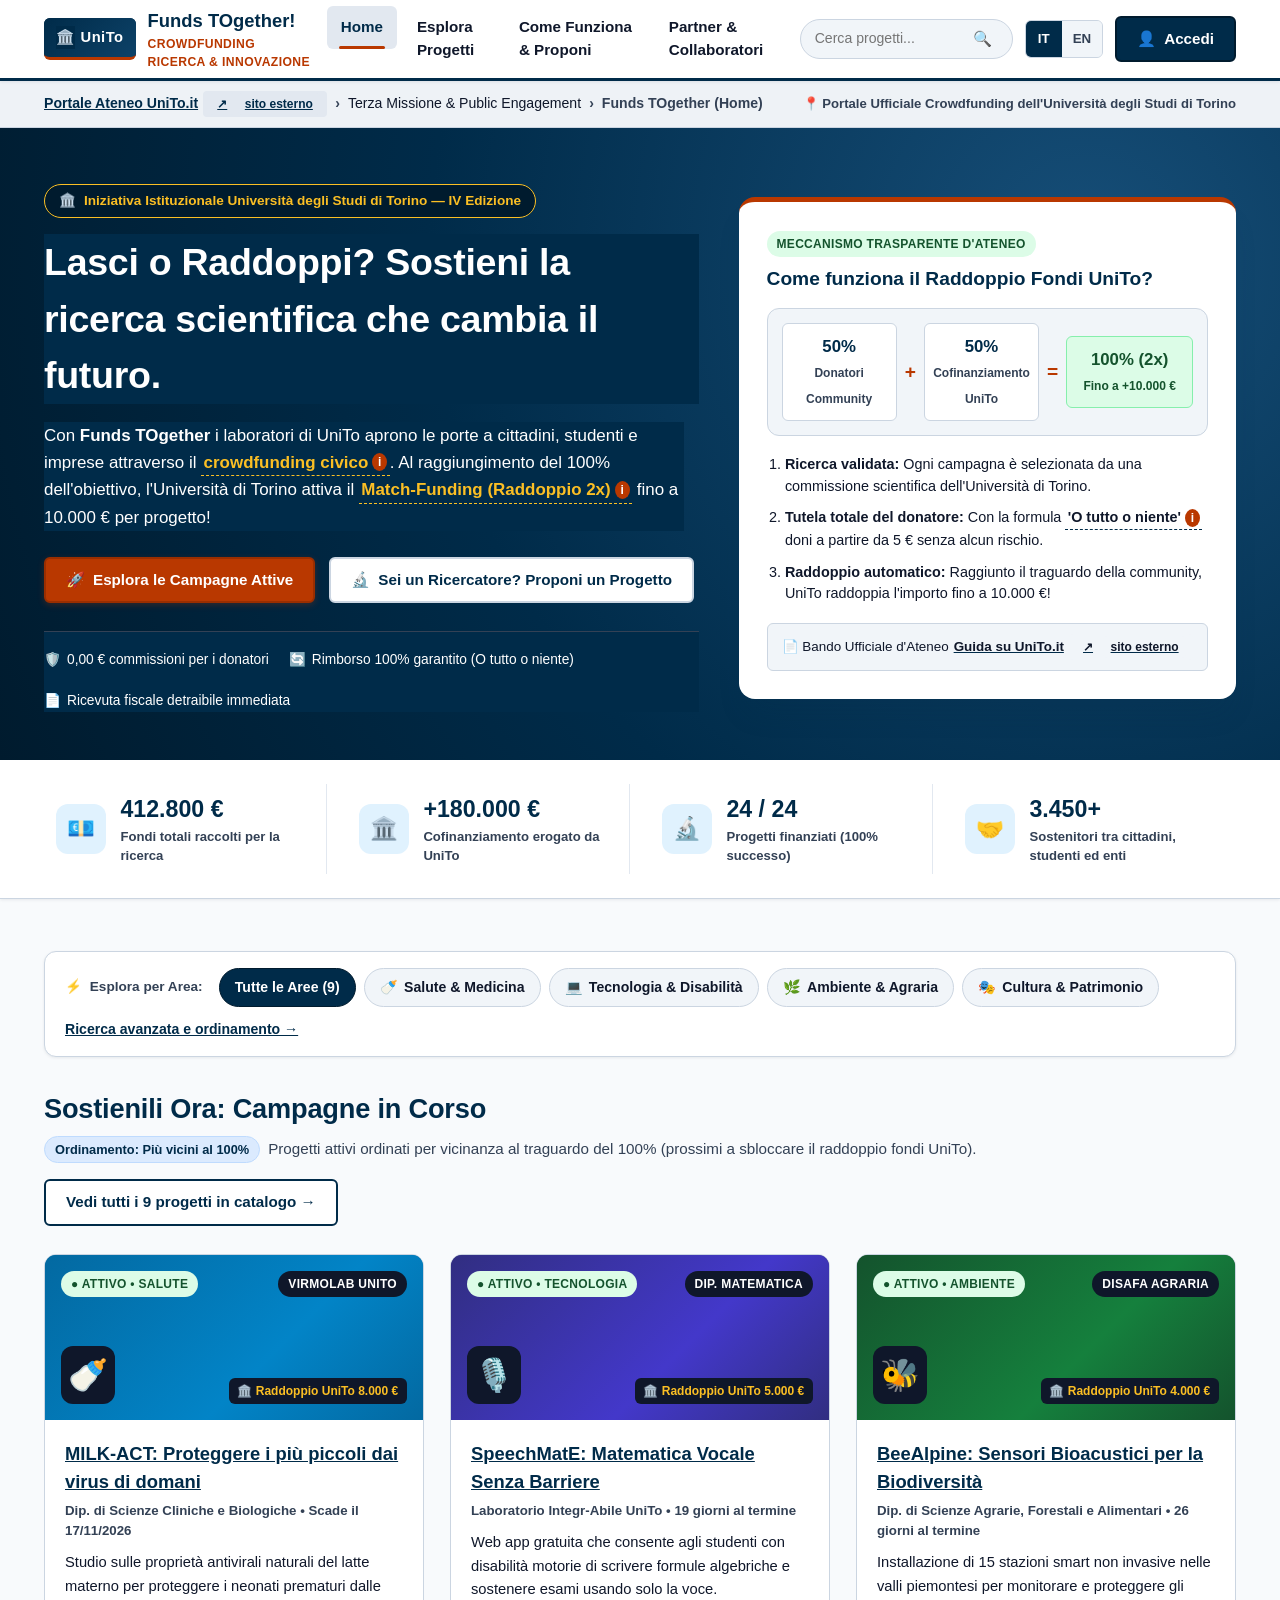
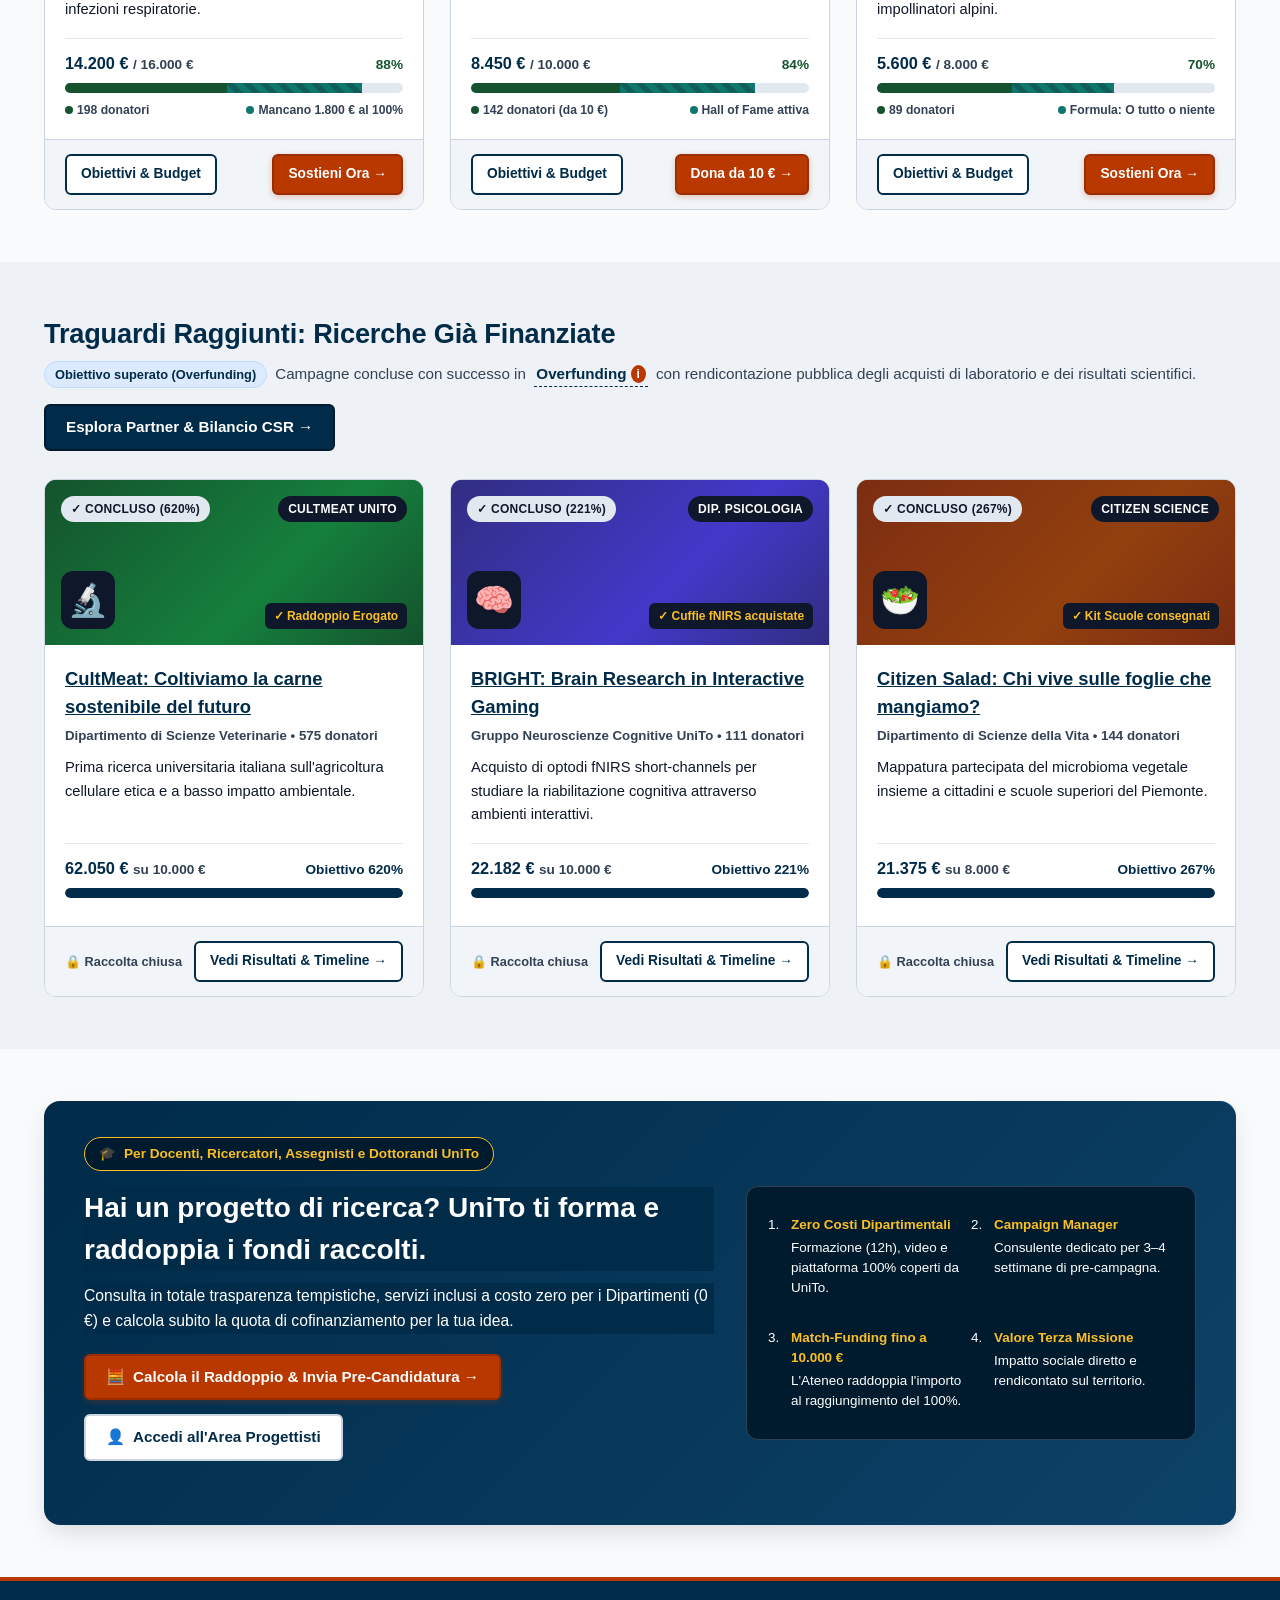
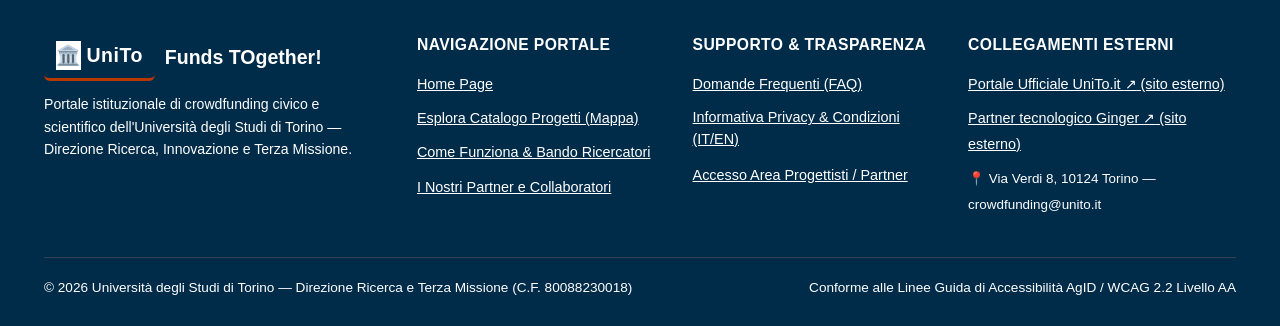
==== commit d072e81e: "Update index.html" ====
--- a/index.html
+++ b/index.html
@@ -90,7 +90,7 @@
 
       <nav class="main-nav" aria-label="Menu Principale">
         <ul>
-          <li><a href="index.html" class="active" aria-current="page" data-it="Home" data-en="Home">Home</a></li>
+          <li><a href="index.html#hero-main-title" class="active" aria-current="page" data-it="Home" data-en="Home">Home</a></li>
           <li><a href="catalogo.html" data-it="Esplora Progetti" data-en="Explore Projects">Esplora Progetti</a></li>
           <li><a href="proponi.html" data-it="Come Funziona &amp; Proponi" data-en="How It Works &amp; Apply">Come Funziona &amp; Proponi</a></li>
           <li><a href="partner.html" data-it="Partner &amp; Collaboratori" data-en="Partners &amp; Network">Partner &amp; Collaboratori</a></li>
@@ -98,7 +98,7 @@
       </nav>
 
       <div class="header-actions">
-        <form id="header-search-form" class="header-search" role="search">
+        <form id="header-search-form" class="header-search" action="catalogo.html" method="get">
           <label for="header-search-input" class="sr-only" data-it="Cerca progetti nel portale" data-en="Search projects in the portal">Cerca progetti nel portale</label>
           <input type="search" id="header-search-input" name="q" autocomplete="off"
                  placeholder="Cerca progetti..."
@@ -111,7 +111,7 @@
         </form>
 
         <!-- Selettore Lingua Globale IT | EN -->
-        <div class="lang-switch" role="group" aria-label="Lingua / Language">
+        <div class="lang-switch">
           <button type="button" class="lang-btn active" data-lang="it" aria-pressed="true">
             IT<span class="sr-only"> (Italiano)</span>
           </button>
@@ -130,19 +130,21 @@
   </header>
 
   <!-- BARRA DI ORIENTAMENTO BREADCRUMBS -->
-  <nav class="breadcrumbs-bar" aria-label="Percorso di navigazione">
+  <div class="breadcrumbs-bar">
     <div class="container breadcrumbs-inner">
-      <ol class="breadcrumbs-list">
-        <li>
-          <a href="https://www.unito.it" target="_blank" rel="noopener" class="ext-link">
-            <span data-it="Portale Ateneo UniTo.it" data-en="UniTo.it Main Portal">Portale Ateneo UniTo.it</span>
-            <span class="ext-badge"><span aria-hidden="true">↗</span> <span data-it="sito esterno" data-en="external site">sito esterno</span></span>
-          </a>
-        </li>
-        <li><span data-it="Terza Missione &amp; Public Engagement" data-en="Third Mission &amp; Public Engagement">Terza Missione &amp; <span lang="en">Public Engagement</span></span></li>
-        <li class="current" aria-current="page" data-it="Funds TOgether (Home)" data-en="Funds TOgether (Home)"><span lang="en">Funds TOgether</span> (Home)</li>
-      </ol>
-      <span class="breadcrumbs-meta">
+      <nav aria-label="Percorso di navigazione">
+        <ol class="breadcrumbs-list">
+          <li>
+            <a href="https://www.unito.it" target="_blank" rel="noopener" class="ext-link">
+              <span data-it="Portale Ateneo UniTo.it" data-en="UniTo.it Main Portal">Portale Ateneo UniTo.it</span>
+              <span class="ext-badge"><span aria-hidden="true">↗</span> <span data-it="sito esterno" data-en="external site">sito esterno</span></span>
+            </a>
+          </li>
+          <li><span data-it="Terza Missione &amp; Public Engagement" data-en="Third Mission &amp; Public Engagement">Terza Missione &amp; <span lang="en">Public Engagement</span></span></li>
+          <li class="current" aria-current="page" data-it="Funds TOgether (Home)" data-en="Funds TOgether (Home)"><span lang="en">Funds TOgether</span> (Home)</li>
+        </ol>
+      </nav>
+      <span class="breadcrumbs-meta" role="status" aria-live="polite">
         <span aria-hidden="true">📍</span>
         <span data-it="Portale Ufficiale Crowdfunding dell'Università degli Studi di Torino"
               data-en="Official Crowdfunding Portal of the University of Turin">
@@ -150,12 +152,12 @@
         </span>
       </span>
     </div>
-  </nav>
+  </div>
 
   <main id="main-content" tabindex="-1">
 
     <!-- HERO SECTION CON EQUAZIONE VISUALE DEL RADDOPPIO FONDI UNITO -->
-    <section class="hero" aria-labelledby="hero-main-title">
+    <section class="hero">
       <div class="container hero-grid">
         <div>
           <span class="hero-tag">
@@ -181,7 +183,7 @@
                     data-tooltip="Crowdfunding civico: raccolta fondi online trasparente in cui tante persone sostengono insieme un progetto scientifico verificato dall'Università."
                     data-tooltip-it="Crowdfunding civico: raccolta fondi online trasparente in cui tante persone sostengono insieme un progetto scientifico verificato dall'Università."
                     data-tooltip-en="Civic crowdfunding: transparent online fundraising where citizens collectively back a scientific project verified by the University.">
-              <span data-it="crowdfunding civico" data-en="civic crowdfunding">crowdfunding civico</span>
+              <span data-it="crowdfunding civico" data-en="civic crowdfunding">crowdfunding civico</span><span class="sr-only">: </span>
               <span class="info-badge" aria-hidden="true">i</span>
             </button>.
             <span data-it="Al raggiungimento del 100% dell'obiettivo, l'Università di Torino attiva il "
@@ -192,7 +194,7 @@
                     data-tooltip="Match-Funding (Cofinanziamento): l'Università di Torino raddoppia i fondi donati dalla comunità fino a un tetto massimo di 10.000 € per progetto!"
                     data-tooltip-it="Match-Funding (Cofinanziamento): l'Università di Torino raddoppia i fondi donati dalla comunità fino a un tetto massimo di 10.000 € per progetto!"
                     data-tooltip-en="Match-Funding: the University of Turin doubles the funds donated by the community up to a maximum cap of €10,000 per project!">
-              <span lang="en" data-it="Match-Funding (Raddoppio 2x)" data-en="Match-Funding (2x Doubling)">Match-Funding (Raddoppio 2x)</span>
+              <span lang="en" data-it="Match-Funding (Raddoppio 2x)" data-en="Match-Funding (2x Doubling)">Match-Funding (Raddoppio 2x)</span><span class="sr-only">: </span>
               <span class="info-badge" aria-hidden="true">i</span>
             </button>
             <span data-it=" fino a 10.000 € per progetto!" data-en=" up to €10,000 per project!"> fino a 10.000 € per progetto!</span>
@@ -226,7 +228,7 @@
         </div>
 
         <!-- Card Destra: Equazione Visuale del Raddoppio UniTo -->
-        <aside class="hero-card" aria-labelledby="hero-card-heading">
+        <aside class="hero-card">
           <span class="badge badge-active"
                 data-it="Meccanismo Trasparente d'Ateneo" data-en="Transparent University Mechanism">
             Meccanismo Trasparente d'Ateneo
@@ -267,7 +269,7 @@
                       data-tooltip="Regola 'O tutto o niente': se la campagna non raggiunge l'obiettivo minimo entro la scadenza, nessun importo viene trattenuto e ricevi il rimborso automatico."
                       data-tooltip-it="Regola 'O tutto o niente': se la campagna non raggiunge l'obiettivo minimo entro la scadenza, nessun importo viene trattenuto e ricevi il rimborso automatico."
                       data-tooltip-en="'All-or-Nothing' rule: if the campaign does not reach its minimum goal by the deadline, no money is charged and you receive an automatic full refund.">
-                <span data-it="'O tutto o niente'" data-en="'All-or-Nothing'">'O tutto o niente'</span>
+                <span data-it="'O tutto o niente'" data-en="'All-or-Nothing'">'O tutto o niente'</span><span class="sr-only">: </span>
                 <span class="info-badge" aria-hidden="true">i</span>
               </button>
               <span data-it=" doni a partire da 5 € senza alcun rischio." data-en=" rule, you can donate from €5 risk-free."> doni a partire da 5 € senza alcun rischio.</span>
@@ -293,7 +295,7 @@
     </section>
 
     <!-- STRISCIA KPI D'IMPATTO CERTIFICATO -->
-    <section class="impact-kpi-bar" aria-labelledby="kpi-section-heading">
+    <section class="impact-kpi-bar">
       <h2 id="kpi-section-heading" class="sr-only" data-it="Risultati e indicatori di impatto di Funds TOgether" data-en="Funds TOgether impact metrics and results">
         Risultati e indicatori di impatto di Funds TOgether
       </h2>
@@ -330,10 +332,10 @@
     </section>
 
     <!-- SEZIONE 1: CAMPAGNE ATTIVE -->
-    <section class="section" aria-labelledby="active-campaigns-heading">
+    <section class="section">
       <div class="container">
 
-        <!-- Scorciatoie Dipartimentali con URL distinti (risolve WAVE Redundant Links) -->
+        <!-- Scorciatoie Dipartimentali con URL distinti -->
         <div class="quick-categories-bar">
           <div class="filter-pills">
             <span class="filter-label"><span aria-hidden="true">⚡</span> <span data-it="Esplora per Area:" data-en="Browse by Area:">Esplora per Area:</span></span>
@@ -555,7 +557,7 @@
     </section>
 
     <!-- SEZIONE 2: TRAGUARDI RAGGIUNTI E IMPATTO RENDICONTATO -->
-    <section class="section section-alt" aria-labelledby="completed-campaigns-heading">
+    <section class="section section-alt">
       <div class="container">
         <div class="section-header">
           <div>
@@ -571,7 +573,7 @@
                       data-tooltip="Overfunding: raccolta fondi che supera il 100% dell'obiettivo iniziale, permettendo ai ricercatori di finanziare estensioni dello studio (stretch goals)."
                       data-tooltip-it="Overfunding: raccolta fondi che supera il 100% dell'obiettivo iniziale, permettendo ai ricercatori di finanziare estensioni dello studio (stretch goals)."
                       data-tooltip-en="Overfunding: fundraising that exceeds 100% of the initial goal, allowing researchers to fund study extensions (stretch goals).">
-                <span lang="en">Overfunding</span> <span class="info-badge" aria-hidden="true">i</span>
+                <span lang="en">Overfunding</span><span class="sr-only">: </span> <span class="info-badge" aria-hidden="true">i</span>
               </button>
               <span data-it=" con rendicontazione pubblica degli acquisti di laboratorio e dei risultati scientifici."
                     data-en=" with public reporting of laboratory purchases and scientific results.">
@@ -695,7 +697,7 @@
     </section>
 
     <!-- SEZIONE CALLOUT PER I RICERCATORI DELL'ATENEO -->
-    <section class="section" aria-labelledby="researchers-callout-heading">
+    <section class="section">
       <div class="container">
         <div class="researcher-cta-banner">
           <div>
@@ -776,7 +778,7 @@
           <h3 class="footer-heading" data-it="Navigazione Portale" data-en="Portal Navigation">Navigazione Portale</h3>
           <ul>
             <li><a href="index.html#main-content" data-it="Home Page" data-en="Home Page">Home Page</a></li>
-            <li><a href="catalogo.html" data-it="Esplora Catalogo Progetti" data-en="Explore Projects Catalog">Esplora Catalogo Progetti</a></li>
+            <li><a href="catalogo.html" rel="sitemap" data-it="Esplora Catalogo Progetti (Mappa)" data-en="Explore Projects Catalog (Sitemap)">Esplora Catalogo Progetti (Mappa)</a></li>
             <li><a href="proponi.html" data-it="Come Funziona &amp; Bando Ricercatori" data-en="How It Works &amp; Researchers Call">Come Funziona &amp; Bando Ricercatori</a></li>
             <li><a href="partner.html" data-it="I Nostri Partner e Collaboratori" data-en="Our Partners &amp; Network">I Nostri Partner e Collaboratori</a></li>
           </ul>
--- a/style.css
+++ b/style.css
@@ -4,33 +4,27 @@
    ========================================================================== */
 
 :root {
-  /* Palette Istituzionale Università degli Studi di Torino + Funds TOgether
-     Calibrata per garantire un rapporto di contrasto >= 4.5:1 (WCAG 2.2 AA) */
   --unito-navy: #002b49;
   --unito-navy-dark: #001b2e;
   --unito-navy-light: #0d4268;
   --unito-blue-soft: #e0f2fe;
   --unito-red: #b91c1c;
-  --accent-orange: #b93800;        /* Contrasto su #ffffff: 5.79:1 (WCAG AA) */
-  --accent-orange-hover: #9a2e00;  /* Contrasto su #ffffff: 7.60:1 (WCAG AAA) */
-  --accent-gold: #fbbf24;          /* Contrasto su #002b49: 8.73:1 (WCAG AAA) */
-  --success-green: #14532d;        /* Contrasto su #dcfce7: 8.30:1 / su #ffffff: 8.95:1 */
+  --accent-orange: #b93800;
+  --accent-orange-hover: #9a2e00;
+  --accent-gold: #fbbf24;
+  --success-green: #14532d;
   --success-bg: #dcfce7;
-  --match-teal: #0f766e;           /* Contrasto su #ffffff: 5.47:1 (WCAG AA) */
-  --warning-amber: #92400e;        /* Contrasto su #fef3c7: 6.37:1 (WCAG AA) */
+  --match-teal: #0f766e;
+  --warning-amber: #92400e;
   --warning-bg: #fef3c7;
-  --error-red: #b91c1c;            /* Contrasto su #ffffff: 6.47:1 (WCAG AA) */
+  --error-red: #b91c1c;
   --error-bg: #fee2e2;
-
-  /* Superfici e Tipografia */
   --bg-page: #f8fafc;
   --bg-card: #ffffff;
   --bg-subtle: #f1f5f9;
   --text-main: #0f172a;
-  --text-muted: #475569;           /* Contrasto su #ffffff: 7.58:1 / su #f1f5f9: 6.80:1 */
+  --text-muted: #334155;
   --border-color: #cbd5e1;
-
-  /* Elevazione, Raggi e Focus Visibile (WCAG 2.2 - 2.4.7 / 2.4.11 / 2.4.13) */
   --focus-ring: 0 0 0 3px rgba(185, 56, 0, 0.45);
   --shadow-sm: 0 1px 3px rgba(15, 23, 42, 0.08), 0 1px 2px rgba(15, 23, 42, 0.04);
   --shadow-md: 0 10px 25px -5px rgba(15, 23, 42, 0.1), 0 8px 10px -6px rgba(15, 23, 42, 0.06);
@@ -49,14 +43,13 @@
 
 html {
   scroll-behavior: smooth;
-  /* Previene la copertura del focus da parte dello sticky header (WCAG 2.2 - 2.4.11 Focus Not Obscured) */
-  scroll-padding-top: 96px;
+  scroll-padding-top: 6rem;
 }
 
 body {
-  font-family: 'Segoe UI', system-ui, -apple-system, BlinkMacSystemFont, Roboto, Helvetica, Arial, sans-serif;
-  background-color: var(--bg-page);
-  color: var(--text-main);
+  font-family: 'Segoe UI', Roboto, Helvetica, Arial, sans-serif;
+  background-color: #f8fafc;
+  color: #0f172a;
   line-height: 1.6;
   font-size: 1rem;
   display: flex;
@@ -64,8 +57,7 @@
   min-height: 100vh;
 }
 
-/* Classe per testo destinato esclusivamente agli Screen Reader (Capitolo 12 HCI:
-   usa posizionamento fuori schermo anziché display:none o visibility:hidden) */
+/* Classe per testo destinato esclusivamente agli Screen Reader (WCAG 1.3.1 / 2.5.3) */
 .sr-only {
   position: absolute;
   width: 1px;
@@ -73,61 +65,69 @@
   padding: 0;
   margin: -1px;
   overflow: hidden;
-  clip: rect(0, 0, 0, 0);
+  clip-path: inset(50%);
   white-space: nowrap;
   border: 0;
 }
 
-/* Indicatore di Focus Globale ad Alto Contrasto per Navigazione da Tastiera (WCAG 2.4.7) */
+/* Indicatore di Focus Globale ad Alto Contrasto (WCAG 2.4.7 Tech G195) */
+a:focus,
 a:focus-visible,
+button:focus,
 button:focus-visible,
+input:focus,
 input:focus-visible,
+select:focus,
 select:focus-visible,
+textarea:focus,
 textarea:focus-visible,
+summary:focus,
 summary:focus-visible,
+[tabindex]:focus,
 [tabindex]:focus-visible {
-  outline: 3px solid var(--accent-orange);
+  outline: 3px solid #b93800;
   outline-offset: 2px;
-  box-shadow: var(--focus-ring);
-}
-
-main:focus {
-  outline: none;
-}
-
-/* Skip Link per Accessibilità da Tastiera (WCAG 2.2 - 2.4.1 Bypass Blocks) */
+}
+
+/* Skip Link per Accessibilità da Tastiera (WCAG 2.4.1 / 2.4.7) */
 .skip-link {
   position: absolute;
-  top: -100px;
-  left: 16px;
-  background-color: var(--accent-orange);
-  color: #ffffff;
-  font-weight: 700;
-  padding: 10px 18px;
-  border-radius: var(--radius-sm);
+  top: -8rem;
+  left: 1rem;
+  background-color: #b93800;
+  color: #ffffff;
+  font-weight: 700;
+  line-height: 1.5;
+  padding: 0.65rem 1.15rem;
+  border-radius: 6px;
   z-index: 9999;
+  text-decoration: underline;
   transition: top 0.2s ease;
 }
 
-.skip-link:focus {
-  top: 12px;
-  outline: 3px solid var(--unito-navy);
+.skip-link:focus,
+.skip-link:focus-visible {
+  top: 0.75rem;
+  background-color: #b93800;
+  color: #ffffff;
+  outline: 3px solid #002b49;
+  outline-offset: 2px;
 }
 
 a {
-  color: var(--unito-navy-light);
+  color: #0d4268;
   text-decoration: none;
   transition: color 0.2s ease, background-color 0.2s ease, border-color 0.2s ease;
 }
 
 a:hover {
-  color: var(--accent-orange);
+  color: #b93800;
 }
 
 .container {
-  max-width: var(--max-width);
+  max-width: 1240px;
   margin: 0 auto;
-  padding: 0 24px;
+  padding: 0 1.5rem;
   width: 100%;
 }
 
@@ -138,83 +138,95 @@
   position: sticky;
   top: 0;
   z-index: 1000;
-  background-color: var(--bg-card);
-  border-bottom: 3px solid var(--unito-navy);
-  box-shadow: var(--shadow-sm);
+  background-color: #ffffff;
+  color: #0f172a;
+  border-bottom: 3px solid #002b49;
+  box-shadow: 0 1px 3px rgba(15, 23, 42, 0.08);
 }
 
 .header-inner {
   display: flex;
   align-items: center;
   justify-content: space-between;
-  min-height: 78px;
-  gap: 16px;
+  min-height: 4.875rem;
+  gap: 1rem;
 }
 
 .brand-logo {
   display: flex;
   align-items: center;
-  gap: 12px;
-  color: var(--unito-navy);
+  gap: 0.75rem;
+  background-color: #ffffff;
+  color: #002b49;
   font-weight: 800;
-  font-size: 1.18rem;
-  line-height: 1.2;
+  font-size: 1.15rem;
+  line-height: 1.5;
 }
 
 .brand-logo:hover {
-  color: var(--unito-navy);
+  color: #002b49;
 }
 
 .brand-badge {
-  background: linear-gradient(135deg, var(--unito-navy) 0%, var(--unito-navy-light) 100%);
+  background-color: #002b49;
+  background-image: linear-gradient(135deg, #002b49 0%, #0d4268 100%);
   color: #ffffff;
   font-weight: 800;
   font-size: 0.92rem;
-  padding: 9px 12px;
-  border-radius: var(--radius-sm);
+  line-height: 1.5;
+  padding: 0.5rem 0.75rem;
+  border-radius: 6px;
   letter-spacing: 0.5px;
-  border-bottom: 3px solid var(--accent-orange);
+  border-bottom: 3px solid #b93800;
   display: inline-flex;
   align-items: center;
-  gap: 6px;
+  gap: 0.375rem;
+}
+
+.brand-badge span {
+  background-color: #002b49;
+  color: #ffffff;
 }
 
 .brand-sub {
   display: block;
+  background-color: #ffffff;
+  color: #b93800;
   font-size: 0.76rem;
   font-weight: 700;
-  color: var(--accent-orange);
+  line-height: 1.5;
   text-transform: uppercase;
   letter-spacing: 0.4px;
-  margin-top: 2px;
 }
 
 /* Menu Principale */
 .main-nav ul {
   display: flex;
   list-style: none;
-  gap: 6px;
+  gap: 0.375rem;
 }
 
 .main-nav a {
-  color: var(--text-main);
+  background-color: #ffffff;
+  color: #0f172a;
   font-weight: 600;
   font-size: 0.95rem;
-  padding: 10px 14px;
-  border-radius: var(--radius-sm);
+  line-height: 1.5;
+  padding: 0.625rem 0.875rem;
+  border-radius: 6px;
   position: relative;
   display: inline-flex;
   align-items: center;
-  min-height: 42px;
+  min-height: 2.625rem;
 }
 
 .main-nav a:hover {
-  background-color: var(--bg-subtle);
-  color: var(--accent-orange);
+  background-color: #f1f5f9;
+  color: #b93800;
 }
 
 .main-nav a.active {
-  color: var(--unito-navy);
+  color: #002b49;
   background-color: #e2e8f0;
   font-weight: 700;
 }
@@ -223,58 +235,58 @@
   content: "";
   position: absolute;
   bottom: 0;
-  left: 12px;
-  right: 12px;
+  left: 0.75rem;
+  right: 0.75rem;
   height: 3px;
-  background-color: var(--accent-orange);
+  background-color: #b93800;
   border-radius: 2px;
 }
 
-/* Azioni Header: Ricerca, Toggle Lingua IT|EN, Bottone Unico Accedi */
+/* Azioni Header */
 .header-actions {
   display: flex;
   align-items: center;
-  gap: 12px;
+  gap: 0.75rem;
 }
 
 .header-search {
   display: flex;
   align-items: center;
-  background: var(--bg-subtle);
-  border: 1.5px solid var(--border-color);
+  background-color: #f1f5f9;
+  border: 1.5px solid #cbd5e1;
   border-radius: 24px;
-  padding: 5px 14px;
+  padding: 0.25rem 0.875rem;
   transition: border-color 0.2s ease, box-shadow 0.2s ease;
 }
 
 .header-search:focus-within {
-  border-color: var(--unito-navy);
-  background-color: #ffffff;
-  box-shadow: var(--focus-ring);
+  border-color: #002b49;
+  background-color: #ffffff;
 }
 
 .header-search input {
   border: none;
-  background: transparent;
+  background-color: #f1f5f9;
   font-size: 0.88rem;
-  color: var(--text-main);
-  width: 155px;
-}
-
-.header-search input:focus-visible {
-  outline: none;
-  box-shadow: none;
+  line-height: 1.5;
+  color: #0f172a;
+  width: 9.5rem;
+}
+
+.header-search:focus-within input {
+  background-color: #ffffff;
 }
 
 .header-search button {
-  background: none;
+  background-color: #f1f5f9;
   border: none;
   cursor: pointer;
-  color: var(--unito-navy);
+  color: #002b49;
   font-size: 0.95rem;
-  padding: 4px 6px;
-  min-width: 28px;
-  min-height: 28px;
+  line-height: 1.5;
+  padding: 0.25rem 0.375rem;
+  min-width: 1.75rem;
+  min-height: 1.75rem;
   display: inline-flex;
   align-items: center;
   justify-content: center;
@@ -284,9 +296,9 @@
 .lang-switch {
   display: inline-flex;
   align-items: center;
-  background: var(--bg-subtle);
-  border: 1.5px solid var(--border-color);
-  border-radius: var(--radius-sm);
+  background-color: #f1f5f9;
+  border: 1.5px solid #cbd5e1;
+  border-radius: 6px;
   overflow: hidden;
   font-size: 0.82rem;
   font-weight: 700;
@@ -294,100 +306,125 @@
 
 .lang-btn {
   border: none;
-  background: transparent;
-  padding: 8px 11px;
-  min-height: 36px;
-  min-width: 36px;
+  background-color: #f1f5f9;
+  color: #334155;
+  padding: 0.5rem 0.6875rem;
+  min-height: 2.25rem;
+  min-width: 2.25rem;
   cursor: pointer;
-  color: var(--text-muted);
-  font-weight: 700;
+  font-weight: 700;
+  line-height: 1.5;
   transition: all 0.15s ease;
 }
 
 .lang-btn:hover:not(.active) {
   background-color: #e2e8f0;
-  color: var(--text-main);
+  color: #0f172a;
 }
 
 .lang-btn.active {
-  background-color: var(--unito-navy);
+  background-color: #002b49;
   color: #ffffff;
 }
 
 /* ==========================================================================
-   2. SISTEMA DI BOTTONI (Conformi a WCAG 2.2 - 2.5.8 Target Size >= 24x24px)
+   2. SISTEMA DI BOTTONI (Conformi a WCAG 2.2 - 1.4.3, 1.4.12, 2.5.8)
    ========================================================================== */
 .btn {
   display: inline-flex;
   align-items: center;
   justify-content: center;
-  gap: 8px;
+  gap: 0.5rem;
   font-weight: 700;
   font-size: 0.95rem;
-  min-height: 44px;
-  padding: 10px 20px;
-  border-radius: var(--radius-sm);
+  line-height: 1.5;
+  min-height: 2.75rem;
+  padding: 0.625rem 1.25rem;
+  border-radius: 6px;
   border: 2px solid transparent;
   cursor: pointer;
   transition: transform 0.15s ease, background-color 0.2s ease, box-shadow 0.2s ease;
   text-decoration: none;
-  line-height: 1.2;
 }
 
 .btn:active:not(:disabled) {
   transform: translateY(1px);
 }
 
+.btn-primary,
+.btn-primary span {
+  background-color: #b93800;
+  color: #ffffff;
+}
+
 .btn-primary {
-  background-color: var(--accent-orange);
-  color: #ffffff !important;
+  border-color: #9a2e00;
   box-shadow: 0 2px 6px rgba(185, 56, 0, 0.28);
 }
 
-.btn-primary:hover:not(:disabled) {
-  background-color: var(--accent-orange-hover);
-  box-shadow: 0 4px 12px rgba(154, 46, 0, 0.38);
+.btn-primary:hover:not(:disabled),
+.btn-primary:hover:not(:disabled) span {
+  background-color: #9a2e00;
+  color: #ffffff;
+}
+
+.btn-secondary,
+.btn-secondary span {
+  background-color: #002b49;
+  color: #ffffff;
 }
 
 .btn-secondary {
-  background-color: var(--unito-navy);
-  color: #ffffff !important;
-}
-
-.btn-secondary:hover:not(:disabled) {
-  background-color: var(--unito-navy-light);
+  border-color: #001b2e;
+}
+
+.btn-secondary:hover:not(:disabled),
+.btn-secondary:hover:not(:disabled) span {
+  background-color: #0d4268;
+  color: #ffffff;
+}
+
+.btn-outline,
+.btn-outline span {
+  background-color: #ffffff;
+  color: #002b49;
 }
 
 .btn-outline {
-  background-color: transparent;
-  color: var(--unito-navy) !important;
-  border-color: var(--unito-navy);
-}
-
-.btn-outline:hover:not(:disabled) {
-  background-color: var(--unito-navy);
-  color: #ffffff !important;
+  border-color: #002b49;
+}
+
+.btn-outline:hover:not(:disabled),
+.btn-outline:hover:not(:disabled) span {
+  background-color: #002b49;
+  color: #ffffff;
+}
+
+.btn-light,
+.btn-light span {
+  background-color: #ffffff;
+  color: #002b49;
 }
 
 .btn-light {
-  background-color: #ffffff;
-  color: var(--unito-navy) !important;
-  border-color: #ffffff;
-}
-
-.btn-light:hover:not(:disabled) {
-  background-color: var(--unito-blue-soft);
+  border-color: #cbd5e1;
+}
+
+.btn-light:hover:not(:disabled),
+.btn-light:hover:not(:disabled) span {
+  background-color: #e0f2fe;
+  color: #002b49;
 }
 
 .btn:disabled,
 input:disabled,
 select:disabled,
 textarea:disabled {
-  background-color: #e2e8f0 !important;
-  color: #475569 !important; /* Contrasto 6.15:1 su #e2e8f0 */
-  border-color: #cbd5e1 !important;
-  box-shadow: none !important;
-  cursor: not-allowed !important;
+  background-color: #e2e8f0;
+  color: #334155;
+  border-color: #94a3b8;
+  box-shadow: none;
+  cursor: not-allowed;
 }
 
 /* ==========================================================================
@@ -395,9 +432,11 @@
    ========================================================================== */
 .breadcrumbs-bar {
   background-color: #eef2f6;
-  border-bottom: 1px solid var(--border-color);
-  padding: 10px 0;
+  color: #0f172a;
+  border-bottom: 1px solid #cbd5e1;
+  padding: 0.625rem 0;
   font-size: 0.88rem;
+  line-height: 1.5;
 }
 
 .breadcrumbs-inner {
@@ -405,7 +444,7 @@
   justify-content: space-between;
   align-items: center;
   flex-wrap: wrap;
-  gap: 12px;
+  gap: 0.75rem;
 }
 
 .breadcrumbs-list {
@@ -413,64 +452,84 @@
   align-items: center;
   flex-wrap: wrap;
   list-style: none;
-  gap: 8px;
+  gap: 0.5rem;
 }
 
 .breadcrumbs-list li {
   display: flex;
   align-items: center;
-  gap: 8px;
+  gap: 0.5rem;
+  background-color: #eef2f6;
+  color: #0f172a;
 }
 
 .breadcrumbs-list li + li::before {
   content: "›";
-  color: var(--text-muted);
+  color: #334155;
   font-weight: 700;
 }
 
 .breadcrumbs-list a {
-  color: var(--unito-navy-light);
+  background-color: #eef2f6;
+  color: #002b49;
+  font-weight: 700;
+  text-decoration: underline;
+}
+
+.breadcrumbs-list a:hover {
+  color: #b93800;
+}
+
+.breadcrumbs-list .current {
+  background-color: #eef2f6;
+  color: #334155;
   font-weight: 600;
-  text-decoration: underline;
-}
-
-.breadcrumbs-list a:hover {
-  color: var(--accent-orange);
-}
-
-.breadcrumbs-list .current {
-  color: var(--text-muted);
+}
+
+.breadcrumbs-meta {
+  background-color: #eef2f6;
+  font-size: 0.82rem;
+  color: #334155;
   font-weight: 600;
 }
 
-.breadcrumbs-meta {
-  font-size: 0.8rem;
-  color: var(--text-muted);
-  font-weight: 600;
-}
-
 /* ==========================================================================
-   4. TOOLTIP ACCESSIBILI (MOUSE + TASTIERA) & LINK ESTERNI
+   4. TOOLTIP INTERATTIVI (NATIVI <button>) & LINK ESTERNI
    ========================================================================== */
 .term-tooltip {
   position: relative;
   display: inline-flex;
   align-items: center;
-  gap: 4px;
+  gap: 0.25rem;
+  background-color: transparent;
+  color: #002b49;
+  border: none;
   border-bottom: 1.5px dashed currentColor;
-  cursor: help;
-  font-weight: 700;
+  padding: 0 0.15rem;
+  font-family: inherit;
+  font-size: inherit;
+  font-weight: 700;
+  line-height: 1.5;
+  cursor: pointer;
+}
+
+.term-tooltip-gold,
+.term-tooltip-gold span {
+  background-color: #002b49;
+  color: #fbbf24;
 }
 
 .term-tooltip .info-badge {
   display: inline-flex;
   align-items: center;
   justify-content: center;
-  width: 18px;
-  height: 18px;
-  font-size: 0.72rem;
+  min-width: 1.25em;
+  min-height: 1.25em;
+  padding: 0 0.3em;
+  font-size: 0.75rem;
   font-weight: 800;
-  background-color: var(--accent-orange);
+  line-height: 1.5;
+  background-color: #b93800;
   color: #ffffff;
   border-radius: 50%;
   font-style: normal;
@@ -479,19 +538,19 @@
 .term-tooltip::after {
   content: attr(data-tooltip);
   position: absolute;
-  bottom: calc(100% + 10px);
+  bottom: calc(100% + 0.625rem);
   left: 50%;
   transform: translateX(-50%) translateY(4px);
-  width: 280px;
+  width: 17.5rem;
   background-color: #0f172a;
   color: #ffffff;
   font-size: 0.82rem;
   font-weight: 400;
-  line-height: 1.45;
-  padding: 12px 14px;
-  border-radius: var(--radius-sm);
-  box-shadow: var(--shadow-md);
-  border: 1px solid rgba(255, 255, 255, 0.2);
+  line-height: 1.5;
+  padding: 0.75rem 0.875rem;
+  border-radius: 6px;
+  box-shadow: 0 10px 25px -5px rgba(15, 23, 42, 0.25);
+  border: 1px solid #334155;
   opacity: 0;
   pointer-events: none;
   transition: opacity 0.2s ease, transform 0.2s ease;
@@ -509,176 +568,251 @@
 .ext-link {
   display: inline-flex;
   align-items: center;
-  gap: 5px;
-  font-weight: 600;
+  gap: 0.3rem;
+  color: #002b49;
+  font-weight: 700;
   text-decoration: underline;
 }
 
-.ext-badge {
+.ext-badge,
+.ext-badge span {
   font-size: 0.75rem;
-  background: #e2e8f0;
-  color: var(--unito-navy);
-  padding: 2px 7px;
+  line-height: 1.5;
+  background-color: #e2e8f0;
+  color: #002b49;
+  padding: 0.125rem 0.45rem;
   border-radius: 4px;
   text-decoration: none;
   font-weight: 700;
   display: inline-flex;
   align-items: center;
-  gap: 3px;
+  gap: 0.2rem;
 }
 
 /* ==========================================================================
    5. HERO SECTION & BANNER KPI D'IMPATTO
    ========================================================================== */
 .hero {
-  background: radial-gradient(circle at 85% 20%, #164e78 0%, var(--unito-navy) 55%, var(--unito-navy-dark) 100%);
-  color: #ffffff;
-  padding: 56px 0 48px;
+  background-color: #002b49;
+  background-image: radial-gradient(circle at 85% 20%, #164e78 0%, #002b49 55%, #001b2e 100%);
+  color: #ffffff;
+  padding: 3.5rem 0 3rem;
   position: relative;
 }
 
 .hero-grid {
   display: grid;
   grid-template-columns: 1.25fr 0.95fr;
-  gap: 40px;
-  align-items: center;
+  gap: 2.5rem;
+  align-items: center;
+}
+
+.hero-tag,
+.hero-tag span {
+  background-color: #001b2e;
+  color: #fbbf24;
 }
 
 .hero-tag {
   display: inline-flex;
   align-items: center;
-  gap: 8px;
-  background-color: rgba(15, 23, 42, 0.45);
-  border: 1px solid rgba(251, 191, 36, 0.5);
-  color: var(--accent-gold);
-  padding: 6px 14px;
+  gap: 0.5rem;
+  border: 1px solid #fbbf24;
+  padding: 0.375rem 0.875rem;
   border-radius: 24px;
   font-size: 0.85rem;
   font-weight: 700;
-  margin-bottom: 16px;
+  line-height: 1.5;
+  margin-bottom: 1rem;
 }
 
 .hero h1 {
-  font-size: 2.45rem;
-  line-height: 1.18;
-  margin-bottom: 18px;
+  background-color: #002b49;
+  color: #ffffff;
+  font-size: 2.35rem;
+  line-height: 1.5;
+  margin-bottom: 1.125rem;
   letter-spacing: -0.3px;
 }
 
+.hero p,
+.hero p > span,
+.hero p > strong {
+  background-color: #002b49;
+  color: #ffffff;
+}
+
 .hero p {
-  font-size: 1.08rem;
-  color: #f1f5f9;
-  margin-bottom: 26px;
-  max-width: 640px;
+  font-size: 1.06rem;
+  line-height: 1.6;
+  margin-bottom: 1.625rem;
+  max-width: 40rem;
 }
 
 .hero-cta-group {
   display: flex;
   flex-wrap: wrap;
-  gap: 14px;
-  margin-bottom: 28px;
+  gap: 0.875rem;
+  margin-bottom: 1.75rem;
 }
 
 .hero-trust-strip {
   display: flex;
   flex-wrap: wrap;
-  gap: 20px;
-  padding-top: 18px;
-  border-top: 1px solid rgba(255, 255, 255, 0.2);
+  gap: 1.25rem;
+  padding-top: 1.125rem;
+  border-top: 1px solid #334155;
   font-size: 0.86rem;
-  color: #e2e8f0;
-}
-
-.hero-trust-item {
-  display: flex;
-  align-items: center;
-  gap: 6px;
-}
-
-/* Card Destra Hero: Diagramma Visuale Match-Funding 2x */
+  line-height: 1.5;
+  background-color: #002b49;
+  color: #ffffff;
+}
+
+.hero-trust-item,
+.hero-trust-item span {
+  display: flex;
+  align-items: center;
+  gap: 0.375rem;
+  background-color: #002b49;
+  color: #ffffff;
+}
+
+/* Card Destra Hero */
 .hero-card {
-  background: #ffffff;
-  color: var(--text-main);
-  padding: 28px;
-  border-radius: var(--radius-lg);
-  box-shadow: var(--shadow-lg);
-  border-top: 5px solid var(--accent-orange);
+  background-color: #ffffff;
+  color: #0f172a;
+  padding: 1.75rem;
+  border-radius: 16px;
+  box-shadow: 0 20px 30px -10px rgba(0, 43, 73, 0.18);
+  border-top: 5px solid #b93800;
 }
 
 .hero-card h2,
 .hero-card h3 {
-  color: var(--unito-navy);
-  margin-bottom: 12px;
+  background-color: #ffffff;
+  color: #002b49;
+  margin: 0.5rem 0 0.75rem;
   font-size: 1.2rem;
+  line-height: 1.5;
+}
+
+.hero-steps-list {
+  padding-left: 1.15rem;
+  font-size: 0.9rem;
+  line-height: 1.5;
+  display: flex;
+  flex-direction: column;
+  gap: 0.625rem;
+  margin-bottom: 1.125rem;
+  background-color: #ffffff;
+  color: #0f172a;
+}
+
+.hero-steps-list li,
+.hero-steps-list strong,
+.hero-steps-list span {
+  background-color: #ffffff;
+  color: #0f172a;
+}
+
+.hero-call-box {
+  background-color: #f1f5f9;
+  color: #0f172a;
+  padding: 0.625rem 0.875rem;
+  border-radius: 6px;
+  font-size: 0.84rem;
+  line-height: 1.5;
+  display: flex;
+  justify-content: space-between;
+  align-items: center;
+  border: 1px solid #cbd5e1;
+}
+
+.hero-call-box span {
+  background-color: #f1f5f9;
+  color: #0f172a;
 }
 
 .match-formula-visual {
   display: grid;
   grid-template-columns: 1fr auto 1fr auto 1.1fr;
   align-items: center;
-  gap: 8px;
-  background: var(--bg-subtle);
-  padding: 14px;
-  border-radius: var(--radius-md);
-  margin: 14px 0 18px;
+  gap: 0.5rem;
+  background-color: #f1f5f9;
+  color: #0f172a;
+  padding: 0.875rem;
+  border-radius: 12px;
+  margin: 0.875rem 0 1.125rem;
   text-align: center;
-  border: 1px solid var(--border-color);
+  border: 1px solid #cbd5e1;
 }
 
 .formula-step {
-  background: #ffffff;
-  padding: 10px 8px;
-  border-radius: var(--radius-sm);
-  border: 1px solid var(--border-color);
+  background-color: #ffffff;
+  color: #0f172a;
+  padding: 0.625rem 0.5rem;
+  border-radius: 6px;
+  border: 1px solid #cbd5e1;
 }
 
 .formula-step strong {
   display: block;
   font-size: 1.05rem;
-  color: var(--unito-navy);
+  line-height: 1.5;
+  background-color: #ffffff;
+  color: #002b49;
 }
 
 .formula-step span {
   font-size: 0.75rem;
-  color: var(--text-muted);
+  line-height: 1.5;
+  background-color: #ffffff;
+  color: #334155;
   font-weight: 600;
 }
 
 .formula-step.highlight {
-  background: var(--success-bg);
+  background-color: #dcfce7;
   border-color: #86efac;
 }
 
-.formula-step.highlight strong {
-  color: var(--success-green);
+.formula-step.highlight strong,
+.formula-step.highlight span {
+  background-color: #dcfce7;
+  color: #14532d;
 }
 
 .formula-operator {
   font-weight: 900;
   font-size: 1.2rem;
-  color: var(--accent-orange);
+  line-height: 1.5;
+  background-color: #f1f5f9;
+  color: #b93800;
 }
 
 /* Striscia KPI d'Impatto Certificato d'Ateneo */
 .impact-kpi-bar {
   background-color: #ffffff;
-  border-bottom: 1px solid var(--border-color);
-  padding: 24px 0;
-  box-shadow: var(--shadow-sm);
+  color: #0f172a;
+  border-bottom: 1px solid #cbd5e1;
+  padding: 1.5rem 0;
+  box-shadow: 0 1px 3px rgba(15, 23, 42, 0.08);
 }
 
 .kpi-grid {
   display: grid;
   grid-template-columns: repeat(4, 1fr);
-  gap: 20px;
+  gap: 1.25rem;
 }
 
 .kpi-item {
   display: flex;
   align-items: center;
-  gap: 14px;
-  padding: 8px 12px;
+  gap: 0.875rem;
+  padding: 0.5rem 0.75rem;
   border-right: 1px solid #e2e8f0;
+  background-color: #ffffff;
+  color: #0f172a;
 }
 
 .kpi-item:last-child {
@@ -686,28 +820,33 @@
 }
 
 .kpi-icon {
-  width: 48px;
-  height: 48px;
+  min-width: 2.25em;
+  min-height: 2.25em;
+  padding: 0.35em;
   border-radius: 12px;
-  background-color: var(--unito-blue-soft);
-  color: var(--unito-navy);
+  background-color: #e0f2fe;
+  color: #002b49;
   display: flex;
   align-items: center;
   justify-content: center;
   font-size: 1.4rem;
+  line-height: 1.5;
   flex-shrink: 0;
 }
 
 .kpi-value {
   font-size: 1.45rem;
   font-weight: 800;
-  color: var(--unito-navy);
-  line-height: 1.1;
+  line-height: 1.5;
+  background-color: #ffffff;
+  color: #002b49;
 }
 
 .kpi-label {
   font-size: 0.82rem;
-  color: var(--text-muted);
+  line-height: 1.5;
+  background-color: #ffffff;
+  color: #334155;
   font-weight: 600;
 }
 
@@ -715,75 +854,94 @@
    6. SEZIONI, ACCELERATORI DIPARTIMENTALI E CARD PROGETTO
    ========================================================================== */
 .section {
-  padding: 52px 0;
+  padding: 3.25rem 0;
 }
 
 .section-alt {
   background-color: #eef2f6;
+  color: #0f172a;
 }
 
 .section-header {
   display: flex;
   justify-content: space-between;
   align-items: flex-end;
-  margin-bottom: 28px;
+  margin-bottom: 1.75rem;
   flex-wrap: wrap;
-  gap: 16px;
+  gap: 1rem;
 }
 
 .section-title {
   font-size: 1.7rem;
-  color: var(--unito-navy);
+  line-height: 1.5;
+  color: #002b49;
   letter-spacing: -0.2px;
 }
 
 .section-criteria {
   font-size: 0.95rem;
-  color: var(--text-muted);
-  margin-top: 6px;
+  line-height: 1.5;
+  color: #334155;
+  margin-top: 0.375rem;
   display: flex;
   align-items: center;
   flex-wrap: wrap;
-  gap: 8px;
+  gap: 0.5rem;
 }
 
 .criteria-pill {
   display: inline-flex;
   align-items: center;
-  gap: 4px;
+  gap: 0.25rem;
   background-color: #dbeafe;
-  color: var(--unito-navy);
+  color: #002b49;
   font-weight: 700;
   font-size: 0.8rem;
-  padding: 3px 10px;
+  line-height: 1.5;
+  padding: 0.2rem 0.625rem;
   border-radius: 20px;
   border: 1px solid #bfdbfe;
 }
 
 .quick-categories-bar {
-  background: var(--bg-card);
-  border: 1px solid var(--border-color);
-  border-radius: var(--radius-md);
-  padding: 16px 20px;
-  margin-bottom: 32px;
+  background-color: #ffffff;
+  color: #0f172a;
+  border: 1px solid #cbd5e1;
+  border-radius: 12px;
+  padding: 1rem 1.25rem;
+  margin-bottom: 2rem;
   display: flex;
   align-items: center;
   justify-content: space-between;
   flex-wrap: wrap;
-  gap: 12px;
-  box-shadow: var(--shadow-sm);
+  gap: 0.75rem;
+  box-shadow: 0 1px 3px rgba(15, 23, 42, 0.08);
+}
+
+.quick-adv-link {
+  background-color: #ffffff;
+  color: #002b49;
+  font-size: 0.88rem;
+  font-weight: 700;
+  line-height: 1.5;
+  text-decoration: underline;
+}
+
+.quick-adv-link:hover {
+  color: #b93800;
 }
 
 .projects-grid {
   display: grid;
   grid-template-columns: repeat(3, 1fr);
-  gap: 26px;
+  gap: 1.625rem;
 }
 
 .project-card {
-  background-color: var(--bg-card);
-  border: 1px solid var(--border-color);
-  border-radius: var(--radius-md);
+  background-color: #ffffff;
+  color: #0f172a;
+  border: 1px solid #cbd5e1;
+  border-radius: 12px;
   overflow: hidden;
   display: flex;
   flex-direction: column;
@@ -792,58 +950,74 @@
 
 .project-card:hover {
   transform: translateY(-4px);
-  box-shadow: var(--shadow-md);
-  border-color: var(--unito-navy-light);
+  box-shadow: 0 10px 25px -5px rgba(15, 23, 42, 0.1);
+  border-color: #0d4268;
 }
 
 .card-visual {
-  height: 165px;
-  padding: 16px;
+  min-height: 10.3rem;
+  padding: 1rem;
   display: flex;
   flex-direction: column;
   justify-content: space-between;
+  background-color: #002b49;
   color: #ffffff;
   position: relative;
   overflow: hidden;
 }
 
-.visual-med { background: linear-gradient(135deg, #0369a1 0%, #0284c7 60%, #0ea5e9 100%); }
-.visual-tech { background: linear-gradient(135deg, #312e81 0%, #4338ca 60%, #6366f1 100%); }
-.visual-env { background: linear-gradient(135deg, #14532d 0%, #15803d 60%, #22c55e 100%); }
-.visual-cult { background: linear-gradient(135deg, #7c2d12 0%, #b45309 60%, #f59e0b 100%); }
+.visual-med {
+  background-color: #0369a1;
+  background-image: linear-gradient(135deg, #0369a1 0%, #0284c7 60%, #0369a1 100%);
+}
+.visual-tech {
+  background-color: #312e81;
+  background-image: linear-gradient(135deg, #312e81 0%, #4338ca 60%, #312e81 100%);
+}
+.visual-env {
+  background-color: #14532d;
+  background-image: linear-gradient(135deg, #14532d 0%, #15803d 60%, #14532d 100%);
+}
+.visual-cult {
+  background-color: #7c2d12;
+  background-image: linear-gradient(135deg, #7c2d12 0%, #92400e 60%, #7c2d12 100%);
+}
 
 .card-badges {
   display: flex;
   justify-content: space-between;
   align-items: center;
-  gap: 8px;
+  gap: 0.5rem;
   z-index: 2;
 }
 
 .badge {
   display: inline-flex;
   align-items: center;
-  gap: 5px;
+  gap: 0.3rem;
   font-size: 0.75rem;
   font-weight: 700;
-  padding: 4px 10px;
+  line-height: 1.5;
+  padding: 0.25rem 0.625rem;
   border-radius: 20px;
   text-transform: uppercase;
   letter-spacing: 0.3px;
 }
 
-.badge-active {
-  background-color: var(--success-bg);
-  color: var(--success-green);
-}
-
-.badge-closed {
+.badge-active,
+.badge-active span {
+  background-color: #dcfce7;
+  color: #14532d;
+}
+
+.badge-closed,
+.badge-closed span {
   background-color: #e2e8f0;
-  color: #1e293b;
+  color: #0f172a;
 }
 
 .badge-dept {
-  background-color: rgba(15, 23, 42, 0.82);
+  background-color: #0f172a;
   color: #ffffff;
 }
 
@@ -855,100 +1029,119 @@
 }
 
 .card-visual-icon {
-  font-size: 2.3rem;
-  background: rgba(15, 23, 42, 0.35);
-  width: 54px;
-  height: 54px;
+  font-size: 2rem;
+  line-height: 1.5;
+  background-color: #0f172a;
+  color: #ffffff;
+  min-width: 1.7em;
+  min-height: 1.7em;
+  padding: 0.15em;
   border-radius: 12px;
   display: flex;
   align-items: center;
   justify-content: center;
 }
 
+.card-match-tag,
+.card-match-tag span {
+  background-color: #0f172a;
+  color: #fbbf24;
+}
+
 .card-match-tag {
-  background: rgba(15, 23, 42, 0.88);
-  color: var(--accent-gold);
   font-size: 0.75rem;
   font-weight: 700;
-  padding: 4px 9px;
+  line-height: 1.5;
+  padding: 0.25rem 0.55rem;
   border-radius: 6px;
 }
 
 .card-body {
-  padding: 20px;
+  padding: 1.25rem;
   display: flex;
   flex-direction: column;
   flex-grow: 1;
+  background-color: #ffffff;
+  color: #0f172a;
 }
 
 .card-title {
   font-size: 1.15rem;
-  color: var(--unito-navy);
-  margin-bottom: 6px;
-  line-height: 1.35;
-}
-
-.card-title a {
-  color: inherit;
+  line-height: 1.5;
+  background-color: #ffffff;
+  color: #002b49;
+  margin-bottom: 0.375rem;
+}
+
+.card-title a,
+.card-title a span {
+  background-color: #ffffff;
+  color: #002b49;
   text-decoration: underline;
-  text-decoration-color: rgba(0, 43, 73, 0.25);
-}
-
-.card-title a:hover {
-  color: var(--accent-orange);
-  text-decoration-color: var(--accent-orange);
+}
+
+.card-title a:hover,
+.card-title a:hover span {
+  color: #b93800;
 }
 
 .card-author {
   font-size: 0.83rem;
-  color: var(--text-muted);
+  line-height: 1.5;
+  background-color: #ffffff;
+  color: #334155;
   font-weight: 600;
-  margin-bottom: 10px;
+  margin-bottom: 0.625rem;
 }
 
 .card-desc {
   font-size: 0.92rem;
-  color: var(--text-main);
-  margin-bottom: 16px;
+  line-height: 1.6;
+  background-color: #ffffff;
+  color: #0f172a;
+  margin-bottom: 1rem;
   flex-grow: 1;
 }
 
-/* Barra di Avanzamento Dual-Color (Community + Match-Funding UniTo) */
+/* Barra di Avanzamento Dual-Color */
 .progress-box {
   margin-top: auto;
-  padding-top: 12px;
+  padding-top: 0.75rem;
   border-top: 1px solid #e2e8f0;
+  background-color: #ffffff;
+  color: #0f172a;
 }
 
 .progress-bar-bg {
   width: 100%;
-  height: 10px;
+  height: 0.625rem;
   background-color: #e2e8f0;
   border-radius: 10px;
   overflow: hidden;
-  margin: 8px 0;
+  margin: 0.5rem 0;
   display: flex;
 }
 
 .progress-bar-fill {
   height: 100%;
-  background-color: var(--success-green);
+  background-color: #14532d;
   transition: width 0.4s ease;
 }
 
 .progress-bar-match {
   height: 100%;
-  background: repeating-linear-gradient(
+  background-color: #0f766e;
+  background-image: repeating-linear-gradient(
     45deg,
-    var(--match-teal),
-    var(--match-teal) 6px,
+    #0f766e,
+    #0f766e 6px,
     #115e59 6px,
     #115e59 12px
   );
 }
 
 .progress-bar-fill.closed {
-  background-color: var(--unito-navy);
+  background-color: #002b49;
   border-radius: 10px;
 }
 
@@ -957,47 +1150,80 @@
   justify-content: space-between;
   align-items: baseline;
   font-size: 0.85rem;
+  line-height: 1.5;
+  background-color: #ffffff;
+  color: #0f172a;
 }
 
 .stat-raised {
   font-weight: 800;
-  color: var(--unito-navy);
+  background-color: #ffffff;
+  color: #002b49;
   font-size: 1.02rem;
+}
+
+.stat-goal {
+  font-weight: 600;
+  background-color: #ffffff;
+  color: #334155;
+}
+
+.stat-pct {
+  background-color: #ffffff;
+  color: #14532d;
+  font-weight: 800;
+}
+
+.stat-closed-goal {
+  background-color: #ffffff;
+  color: #002b49;
+  font-weight: 800;
+}
+
+.closed-status-label,
+.closed-status-label span {
+  font-size: 0.8rem;
+  line-height: 1.5;
+  background-color: #f1f5f9;
+  color: #334155;
+  font-weight: 700;
 }
 
 .progress-legend {
   display: flex;
   justify-content: space-between;
   font-size: 0.76rem;
-  color: var(--text-muted);
-  margin-top: 4px;
+  line-height: 1.5;
+  background-color: #ffffff;
+  color: #334155;
+  margin-top: 0.25rem;
   font-weight: 600;
 }
 
 .dot {
   display: inline-block;
-  width: 8px;
-  height: 8px;
+  width: 0.5rem;
+  height: 0.5rem;
   border-radius: 50%;
-  margin-right: 4px;
-}
-
-.dot-comm { background-color: var(--success-green); }
-.dot-match { background-color: var(--match-teal); }
+  margin-right: 0.25rem;
+}
+
+.dot-comm { background-color: #14532d; }
+.dot-match { background-color: #0f766e; }
 
 .card-footer {
-  padding: 14px 20px;
-  background-color: var(--bg-subtle);
-  border-top: 1px solid var(--border-color);
+  padding: 0.875rem 1.25rem;
+  background-color: #f1f5f9;
+  border-top: 1px solid #cbd5e1;
   display: flex;
   justify-content: space-between;
   align-items: center;
-  gap: 10px;
+  gap: 0.625rem;
 }
 
 .card-footer .btn {
-  min-height: 40px;
-  padding: 8px 14px;
+  min-height: 2.5rem;
+  padding: 0.5rem 0.875rem;
   font-size: 0.86rem;
 }
 
@@ -1005,50 +1231,78 @@
    7. BANNER DEDICATO AI RICERCATORI PROPONENTI
    ========================================================================== */
 .researcher-cta-banner {
-  background: linear-gradient(135deg, var(--unito-navy) 0%, #0d4268 100%);
-  color: #ffffff;
-  border-radius: var(--radius-lg);
-  padding: 36px 40px;
+  background-color: #002b49;
+  background-image: linear-gradient(135deg, #002b49 0%, #0d4268 100%);
+  color: #ffffff;
+  border-radius: 16px;
+  padding: 2.25rem 2.5rem;
   display: grid;
   grid-template-columns: 1.4fr 1fr;
-  gap: 32px;
-  align-items: center;
-  box-shadow: var(--shadow-md);
+  gap: 2rem;
+  align-items: center;
+  box-shadow: 0 10px 25px -5px rgba(15, 23, 42, 0.15);
+}
+
+.researcher-cta-title {
+  background-color: #002b49;
+  color: #ffffff;
+  font-size: 1.75rem;
+  line-height: 1.5;
+  margin-bottom: 0.75rem;
+}
+
+.researcher-cta-desc {
+  background-color: #002b49;
+  color: #ffffff;
+  font-size: 0.98rem;
+  line-height: 1.6;
+  margin-bottom: 1.25rem;
 }
 
 .researcher-steps-mini {
-  background: rgba(15, 23, 42, 0.35);
-  border: 1px solid rgba(255, 255, 255, 0.22);
-  border-radius: var(--radius-md);
-  padding: 20px;
+  background-color: #001b2e;
+  border: 1px solid #334155;
+  border-radius: 12px;
+  padding: 1.25rem 1.25rem 1.25rem 2.25rem;
   display: grid;
   grid-template-columns: repeat(2, 1fr);
-  gap: 12px;
+  gap: 0.875rem;
+  color: #ffffff;
 }
 
 .mini-step-box {
-  background: rgba(15, 23, 42, 0.55);
-  padding: 12px;
-  border-radius: var(--radius-sm);
+  background-color: #001b2e;
+  color: #ffffff;
+  padding: 0.5rem;
+  border-radius: 6px;
   font-size: 0.84rem;
-}
-
-.mini-step-box strong {
-  color: var(--accent-gold);
+  line-height: 1.5;
+}
+
+.mini-step-box strong,
+.mini-step-box strong span {
+  background-color: #001b2e;
+  color: #fbbf24;
   display: block;
-  margin-bottom: 2px;
+  margin-bottom: 0.15rem;
+}
+
+.mini-step-box span {
+  background-color: #001b2e;
+  color: #ffffff;
 }
 
 /* ==========================================================================
    8. COMPONENTI CONDIVISI (CATALOGO, PROGETTO, CHECKOUT, PROPONI, PARTNER)
    ========================================================================== */
 .catalog-toolbar {
-  background-color: var(--bg-card);
-  border: 1px solid var(--border-color);
-  border-radius: var(--radius-md);
-  padding: 20px;
-  margin-bottom: 24px;
-  box-shadow: var(--shadow-sm);
+  background-color: #ffffff;
+  color: #0f172a;
+  border: 1px solid #cbd5e1;
+  border-radius: 12px;
+  padding: 1.25rem;
+  margin-bottom: 1.5rem;
+  box-shadow: 0 1px 3px rgba(15, 23, 42, 0.08);
 }
 
 .toolbar-row {
@@ -1056,145 +1310,165 @@
   justify-content: space-between;
   align-items: center;
   flex-wrap: wrap;
-  gap: 16px;
+  gap: 1rem;
 }
 
 .filter-pills {
   display: flex;
   flex-wrap: wrap;
-  gap: 8px;
-  align-items: center;
-}
-
-.filter-label {
+  gap: 0.5rem;
+  align-items: center;
+}
+
+.filter-label,
+.filter-label span {
   font-size: 0.85rem;
   font-weight: 700;
-  color: var(--text-muted);
-  margin-right: 4px;
+  line-height: 1.5;
+  background-color: #ffffff;
+  color: #334155;
+  margin-right: 0.25rem;
+}
+
+.pill-btn,
+.pill-btn span {
+  background-color: #f1f5f9;
+  color: #0f172a;
 }
 
 .pill-btn {
-  background-color: var(--bg-subtle);
-  color: var(--text-main);
-  border: 1.5px solid var(--border-color);
-  padding: 8px 15px;
-  min-height: 38px;
+  border: 1.5px solid #cbd5e1;
+  padding: 0.5rem 0.95rem;
+  min-height: 2.375rem;
   border-radius: 20px;
   font-size: 0.88rem;
   font-weight: 600;
+  line-height: 1.5;
   cursor: pointer;
   transition: all 0.15s ease;
   display: inline-flex;
   align-items: center;
-  gap: 6px;
-}
-
-.pill-btn:hover {
-  border-color: var(--unito-navy);
+  gap: 0.375rem;
+}
+
+.pill-btn:hover,
+.pill-btn:hover span {
+  border-color: #002b49;
   background-color: #e2e8f0;
-}
-
-.pill-btn.active {
-  background-color: var(--unito-navy);
-  color: #ffffff;
-  border-color: var(--unito-navy);
+  color: #002b49;
+}
+
+.pill-btn.active,
+.pill-btn.active span {
+  background-color: #002b49;
+  color: #ffffff;
+  border-color: #001b2e;
 }
 
 .toolbar-controls {
   display: flex;
-  gap: 12px;
+  gap: 0.75rem;
   align-items: center;
   flex-wrap: wrap;
 }
 
 .input-control,
 .select-control {
-  padding: 9px 12px;
-  min-height: 40px;
-  border: 1.5px solid var(--border-color);
-  border-radius: var(--radius-sm);
+  padding: 0.55rem 0.75rem;
+  min-height: 2.5rem;
+  border: 1.5px solid #cbd5e1;
+  border-radius: 6px;
   font-size: 0.92rem;
-  background-color: #ffffff;
-  color: var(--text-main);
+  line-height: 1.5;
+  background-color: #ffffff;
+  color: #0f172a;
 }
 
 .empty-state-box {
-  background-color: var(--bg-card);
-  border: 2px dashed var(--border-color);
-  border-radius: var(--radius-lg);
-  padding: 48px 24px;
+  background-color: #ffffff;
+  color: #0f172a;
+  border: 2px dashed #cbd5e1;
+  border-radius: 16px;
+  padding: 3rem 1.5rem;
   text-align: center;
-  max-width: 680px;
-  margin: 24px auto;
+  max-width: 42.5rem;
+  margin: 1.5rem auto;
 }
 
 .empty-state-icon {
   font-size: 3.5rem;
-  margin-bottom: 12px;
+  line-height: 1.5;
+  margin-bottom: 0.75rem;
 }
 
 .empty-state-box h2,
 .empty-state-box h3 {
-  color: var(--unito-navy);
+  background-color: #ffffff;
+  color: #002b49;
   font-size: 1.4rem;
-  margin-bottom: 8px;
+  line-height: 1.5;
+  margin-bottom: 0.5rem;
 }
 
 .empty-state-tips {
   text-align: left;
   display: inline-block;
-  background: var(--bg-subtle);
-  padding: 14px 24px;
-  border-radius: var(--radius-sm);
-  margin: 16px 0 20px;
+  background-color: #f1f5f9;
+  color: #0f172a;
+  padding: 0.875rem 1.5rem;
+  border-radius: 6px;
+  margin: 1rem 0 1.25rem;
   font-size: 0.92rem;
+  line-height: 1.5;
 }
 
 .project-layout {
   display: grid;
   grid-template-columns: 1.65fr 1fr;
-  gap: 32px;
+  gap: 2rem;
   align-items: start;
 }
 
 .tabs-nav {
   display: flex;
-  border-bottom: 2px solid var(--border-color);
-  margin-bottom: 24px;
-  gap: 4px;
+  border-bottom: 2px solid #cbd5e1;
+  margin-bottom: 1.5rem;
+  gap: 0.25rem;
   flex-wrap: wrap;
 }
 
 .tab-btn {
-  padding: 12px 18px;
-  min-height: 44px;
-  background: transparent;
+  padding: 0.75rem 1.125rem;
+  min-height: 2.75rem;
+  background-color: #f8fafc;
   border: none;
   border-bottom: 3px solid transparent;
   font-weight: 700;
   font-size: 0.95rem;
-  color: var(--text-muted);
+  line-height: 1.5;
+  color: #334155;
   cursor: pointer;
   margin-bottom: -2px;
 }
 
 .tab-btn:hover {
-  color: var(--unito-navy);
-  background-color: var(--bg-subtle);
+  color: #002b49;
+  background-color: #f1f5f9;
 }
 
 .tab-btn.active {
-  color: var(--unito-navy);
-  border-bottom-color: var(--accent-orange);
+  color: #002b49;
+  border-bottom-color: #b93800;
   background-color: #ffffff;
 }
 
 .tab-panel {
   display: none;
-  background: var(--bg-card);
-  padding: 28px;
-  border-radius: var(--radius-md);
-  border: 1px solid var(--border-color);
+  background-color: #ffffff;
+  color: #0f172a;
+  padding: 1.75rem;
+  border-radius: 12px;
+  border: 1px solid #cbd5e1;
 }
 
 .tab-panel.active {
@@ -1204,72 +1478,77 @@
 .timeline-list {
   display: flex;
   flex-direction: column;
-  gap: 16px;
+  gap: 1rem;
 }
 
 .update-card {
   background-color: #f8fafc;
-  border-left: 4px solid var(--unito-navy);
-  border-top: 1px solid var(--border-color);
-  border-right: 1px solid var(--border-color);
-  border-bottom: 1px solid var(--border-color);
-  padding: 16px 20px;
-  border-radius: 0 var(--radius-sm) var(--radius-sm) 0;
+  color: #0f172a;
+  border-left: 4px solid #002b49;
+  border-top: 1px solid #cbd5e1;
+  border-right: 1px solid #cbd5e1;
+  border-bottom: 1px solid #cbd5e1;
+  padding: 1rem 1.25rem;
+  border-radius: 0 6px 6px 0;
 }
 
 .update-header {
   display: flex;
   justify-content: space-between;
   align-items: center;
-  margin-bottom: 6px;
+  margin-bottom: 0.375rem;
 }
 
 .team-grid {
   display: grid;
   grid-template-columns: repeat(2, 1fr);
-  gap: 16px;
+  gap: 1rem;
 }
 
 .team-card {
-  padding: 16px;
-  border: 1px solid var(--border-color);
-  border-radius: var(--radius-sm);
-  background: var(--bg-subtle);
+  padding: 1rem;
+  border: 1px solid #cbd5e1;
+  border-radius: 6px;
+  background-color: #f1f5f9;
+  color: #0f172a;
 }
 
 .team-profile-link {
   display: inline-flex;
   align-items: center;
-  gap: 6px;
-  color: var(--unito-navy-light);
+  gap: 0.375rem;
+  color: #002b49;
   font-weight: 700;
   text-decoration: underline;
-  margin-top: 6px;
+  margin-top: 0.375rem;
 }
 
 .sidebar-card {
-  background: var(--bg-card);
-  border: 1px solid var(--border-color);
-  border-radius: var(--radius-md);
-  padding: 24px;
-  box-shadow: var(--shadow-sm);
+  background-color: #ffffff;
+  color: #0f172a;
+  border: 1px solid #cbd5e1;
+  border-radius: 12px;
+  padding: 1.5rem;
+  box-shadow: 0 1px 3px rgba(15, 23, 42, 0.08);
 }
 
 .reward-option {
-  border: 2px solid var(--border-color);
-  border-radius: var(--radius-sm);
-  padding: 16px;
-  margin-bottom: 14px;
+  border: 2px solid #cbd5e1;
+  background-color: #ffffff;
+  color: #0f172a;
+  border-radius: 6px;
+  padding: 1rem;
+  margin-bottom: 0.875rem;
   cursor: pointer;
   transition: all 0.15s ease;
 }
 
 .reward-option:hover:not(.disabled) {
-  border-color: var(--unito-navy);
+  border-color: #002b49;
 }
 
 .reward-option.selected {
-  border-color: var(--accent-orange);
+  border-color: #b93800;
   background-color: #fff7ed;
 }
 
@@ -1279,81 +1558,88 @@
 }
 
 .form-group {
-  margin-bottom: 18px;
+  margin-bottom: 1.125rem;
 }
 
 .form-group label {
   display: block;
   font-weight: 700;
   font-size: 0.92rem;
-  margin-bottom: 6px;
-  color: var(--unito-navy);
+  line-height: 1.5;
+  margin-bottom: 0.375rem;
+  background-color: #ffffff;
+  color: #002b49;
 }
 
 .form-input {
   width: 100%;
-  padding: 10px 12px;
-  min-height: 42px;
-  border: 2px solid var(--border-color);
-  border-radius: var(--radius-sm);
+  padding: 0.625rem 0.75rem;
+  min-height: 2.625rem;
+  border: 2px solid #cbd5e1;
+  border-radius: 6px;
   font-size: 0.95rem;
-  color: var(--text-main);
+  line-height: 1.5;
+  color: #0f172a;
   background-color: #ffffff;
   transition: border-color 0.2s ease;
 }
 
 .form-input.input-error {
-  border-color: var(--error-red);
+  border-color: #b91c1c;
   background-color: #fef2f2;
 }
 
 .form-input.input-valid {
-  border-color: var(--success-green);
+  border-color: #14532d;
   background-color: #f0fdf4;
 }
 
 .field-feedback {
   font-size: 0.82rem;
-  margin-top: 4px;
-  min-height: 18px;
+  line-height: 1.5;
+  margin-top: 0.25rem;
+  min-height: 1.125rem;
   font-weight: 600;
-  color: var(--text-muted);
-}
-
-.field-feedback.error { color: var(--error-red); }
-.field-feedback.valid { color: var(--success-green); }
+  color: #334155;
+}
+
+.field-feedback.error { color: #b91c1c; }
+.field-feedback.valid { color: #14532d; }
 
 .summary-total-box {
-  background-color: var(--unito-navy);
-  color: #ffffff;
-  padding: 18px;
-  border-radius: var(--radius-sm);
-  margin-top: 18px;
+  background-color: #002b49;
+  color: #ffffff;
+  padding: 1.125rem;
+  border-radius: 6px;
+  margin-top: 1.125rem;
   display: flex;
   justify-content: space-between;
   align-items: center;
   font-size: 1.2rem;
   font-weight: 800;
+  line-height: 1.5;
 }
 
 .data-table {
   width: 100%;
   border-collapse: collapse;
-  background: #ffffff;
-  border-radius: var(--radius-sm);
+  background-color: #ffffff;
+  color: #0f172a;
+  border-radius: 6px;
   overflow: hidden;
-  border: 1px solid var(--border-color);
+  border: 1px solid #cbd5e1;
 }
 
 .data-table th,
 .data-table td {
-  padding: 14px 16px;
+  padding: 0.875rem 1rem;
   text-align: left;
-  border-bottom: 1px solid var(--border-color);
+  border-bottom: 1px solid #cbd5e1;
+  line-height: 1.5;
 }
 
 .data-table th {
-  background-color: var(--unito-navy);
+  background-color: #002b49;
   color: #ffffff;
   font-size: 0.92rem;
 }
@@ -1361,14 +1647,15 @@
 .partner-grid {
   display: grid;
   grid-template-columns: repeat(4, 1fr);
-  gap: 18px;
+  gap: 1.125rem;
 }
 
 .partner-card {
-  background: var(--bg-card);
-  border: 1px solid var(--border-color);
-  border-radius: var(--radius-md);
-  padding: 20px;
+  background-color: #ffffff;
+  color: #0f172a;
+  border: 1px solid #cbd5e1;
+  border-radius: 12px;
+  padding: 1.25rem;
   display: flex;
   flex-direction: column;
   justify-content: space-between;
@@ -1376,8 +1663,8 @@
 }
 
 .partner-card:hover {
-  border-color: var(--unito-navy);
-  box-shadow: var(--shadow-md);
+  border-color: #002b49;
+  box-shadow: 0 10px 25px -5px rgba(15, 23, 42, 0.1);
   transform: translateY(-2px);
 }
 
@@ -1385,36 +1672,59 @@
    9. FOOTER ISTITUZIONALE E FINESTRE DI DIALOGO MODALI (WAI-ARIA DIALOG)
    ========================================================================== */
 .site-footer {
-  background-color: var(--unito-navy);
-  color: #e2e8f0;
-  padding: 52px 0 28px;
+  background-color: #002b49;
+  color: #ffffff;
+  padding: 3.25rem 0 1.75rem;
   margin-top: auto;
-  border-top: 4px solid var(--accent-orange);
+  border-top: 4px solid #b93800;
 }
 
 .footer-grid {
   display: grid;
   grid-template-columns: 1.4fr 1fr 1fr 1.1fr;
-  gap: 32px;
-  margin-bottom: 32px;
-}
-
-.footer-brand {
+  gap: 2rem;
+  margin-bottom: 2rem;
+}
+
+.footer-brand,
+.footer-brand span {
+  background-color: #002b49;
   color: #ffffff;
   font-weight: 800;
   font-size: 1.22rem;
-  margin-bottom: 12px;
-  display: flex;
-  align-items: center;
-  gap: 10px;
+  line-height: 1.5;
+}
+
+.footer-brand {
+  margin-bottom: 0.75rem;
+  display: flex;
+  align-items: center;
+  gap: 0.625rem;
+}
+
+.footer-badge-invert,
+.footer-badge-invert span {
+  background-color: #ffffff;
+  background-image: none;
+  color: #002b49;
+}
+
+.footer-desc {
+  background-color: #002b49;
+  color: #ffffff;
+  font-size: 0.88rem;
+  line-height: 1.6;
+  margin-bottom: 0.75rem;
 }
 
 .footer-col h3,
 .footer-col h4,
 .footer-heading {
-  color: #ffffff;
-  margin-bottom: 14px;
+  background-color: #002b49;
+  color: #ffffff;
+  margin-bottom: 0.875rem;
   font-size: 0.98rem;
+  line-height: 1.5;
   text-transform: uppercase;
   letter-spacing: 0.4px;
 }
@@ -1424,53 +1734,75 @@
 }
 
 .footer-col li {
-  margin-bottom: 9px;
-}
-
-.footer-col a {
-  color: #e2e8f0;
+  margin-bottom: 0.55rem;
+  background-color: #002b49;
+  color: #ffffff;
+}
+
+/* Link del Footer sottolineati di default per superare SC 1.4.1 Tech F73 */
+.footer-col a,
+.footer-col a span {
+  background-color: #002b49;
+  color: #ffffff;
   font-size: 0.9rem;
-}
-
-.footer-col a:hover {
-  color: #ffffff;
+  line-height: 1.5;
   text-decoration: underline;
 }
 
-/* Bottoni nativi nel Footer (Prima Regola di WAI-ARIA: sostituiscono <a href="#">) */
+.footer-col a:hover,
+.footer-col a:hover span {
+  color: #fbbf24;
+}
+
+.footer-address,
+.footer-address span {
+  background-color: #002b49;
+  color: #ffffff;
+  font-size: 0.84rem;
+  line-height: 1.5;
+}
+
 .footer-link-btn {
-  background: none;
+  background-color: #002b49;
   border: none;
-  padding: 2px 0;
-  color: #e2e8f0;
+  padding: 0.15rem 0;
+  color: #ffffff;
   font-size: 0.9rem;
+  line-height: 1.5;
   font-family: inherit;
   text-align: left;
   cursor: pointer;
   text-decoration: underline;
-  text-decoration-color: rgba(226, 232, 240, 0.4);
 }
 
 .footer-link-btn:hover {
-  color: #ffffff;
-  text-decoration-color: #ffffff;
-}
-
+  color: #fbbf24;
+}
+
+.footer-link-btn:focus,
 .footer-link-btn:focus-visible {
-  outline: 2px solid var(--accent-gold);
+  outline: 2px solid #fbbf24;
   outline-offset: 3px;
 }
 
+.footer-bottom,
+.footer-bottom span {
+  background-color: #002b49;
+  color: #ffffff;
+}
+
 .footer-bottom {
-  border-top: 1px solid rgba(255, 255, 255, 0.2);
-  padding-top: 20px;
+  border-top: 1px solid #334155;
+  padding-top: 1.25rem;
   font-size: 0.85rem;
+  line-height: 1.5;
   display: flex;
   justify-content: space-between;
   flex-wrap: wrap;
-  gap: 12px;
-}
-
+  gap: 0.75rem;
+}
+
+/* Modali WAI-ARIA */
 .modal-backdrop {
   position: fixed;
   inset: 0;
@@ -1479,7 +1811,7 @@
   align-items: center;
   justify-content: center;
   z-index: 2000;
-  padding: 20px;
+  padding: 1.25rem;
 }
 
 .modal-backdrop.open {
@@ -1487,28 +1819,68 @@
 }
 
 .modal-content {
-  background-color: var(--bg-card);
-  border-radius: var(--radius-lg);
-  max-width: 580px;
+  background-color: #ffffff;
+  color: #0f172a;
+  border-radius: 16px;
+  max-width: 36.25rem;
   width: 100%;
-  padding: 28px;
-  box-shadow: var(--shadow-lg);
+  padding: 1.75rem;
+  box-shadow: 0 20px 30px -10px rgba(0, 43, 73, 0.25);
   position: relative;
   max-height: 90vh;
   overflow-y: auto;
 }
 
+.modal-content h2,
+.modal-content h3 {
+  background-color: #ffffff;
+  color: #002b49;
+  line-height: 1.5;
+  margin-bottom: 0.5rem;
+}
+
+.modal-content p,
+.modal-content li,
+.modal-content strong,
+.modal-content em {
+  background-color: #ffffff;
+  color: #0f172a;
+  line-height: 1.6;
+}
+
+.modal-subtext {
+  background-color: #ffffff;
+  color: #334155;
+  font-size: 0.9rem;
+  line-height: 1.5;
+  margin-bottom: 1rem;
+}
+
+.modal-legal-list {
+  padding-left: 1.25rem;
+  margin: 0.75rem 0 1rem;
+  display: flex;
+  flex-direction: column;
+  gap: 0.625rem;
+  font-size: 0.9rem;
+  line-height: 1.5;
+  background-color: #ffffff;
+  color: #0f172a;
+}
+
 .modal-close {
   position: absolute;
-  top: 16px;
-  right: 16px;
-  background: var(--bg-subtle);
-  color: var(--text-main);
-  border: 1.5px solid var(--border-color);
-  width: 38px;
-  height: 38px;
+  top: 1rem;
+  right: 1rem;
+  background-color: #f1f5f9;
+  color: #0f172a;
+  border: 1.5px solid #cbd5e1;
+  min-width: 2.375em;
+  min-height: 2.375em;
+  padding: 0.25em;
   border-radius: 50%;
   font-weight: 800;
+  line-height: 1.5;
   cursor: pointer;
   display: inline-flex;
   align-items: center;
@@ -1517,7 +1889,72 @@
 
 .modal-close:hover {
   background-color: #e2e8f0;
-  border-color: var(--unito-navy);
+  border-color: #002b49;
+}
+
+.pass-label-row {
+  display: flex;
+  justify-content: space-between;
+  align-items: center;
+  margin-bottom: 0.375rem;
+  background-color: #ffffff;
+}
+
+.pass-toggle-btn {
+  background-color: #ffffff;
+  color: #002b49;
+  border: none;
+  font-size: 0.82rem;
+  font-weight: 700;
+  line-height: 1.5;
+  text-decoration: underline;
+  cursor: pointer;
+  padding: 0.15rem 0.25rem;
+}
+
+.pass-toggle-btn:hover {
+  color: #b93800;
+}
+
+.dash-topbar {
+  background-color: #002b49;
+  color: #ffffff;
+  padding: 0.75rem 1rem;
+  border-radius: 6px;
+  display: flex;
+  justify-content: space-between;
+  align-items: center;
+  flex-wrap: wrap;
+  gap: 0.625rem;
+  margin-bottom: 1rem;
+}
+
+.dash-topbar strong,
+.dash-topbar a {
+  background-color: #002b49;
+  color: #ffffff;
+  text-decoration: underline;
+}
+
+.dash-topbar a.dash-home-link {
+  color: #fbbf24;
+  font-weight: 800;
+}
+
+.dash-card-box {
+  border: 1.5px solid #cbd5e1;
+  padding: 1rem;
+  border-radius: 6px;
+  background-color: #f1f5f9;
+  color: #0f172a;
+  margin-bottom: 1.125rem;
+}
+
+.dash-card-box p,
+.dash-card-box strong,
+.dash-card-box span {
+  background-color: #f1f5f9;
+  color: #0f172a;
 }
 
 /* Supporto Reflow e Zoom 200% fino a 320 CSS pixel (WCAG 1.4.4 e 1.4.10) */
@@ -1527,7 +1964,7 @@
   }
   .header-inner {
     flex-wrap: wrap;
-    padding: 12px 0;
+    padding: 0.75rem 0;
   }
   .data-table {
     display: block;
